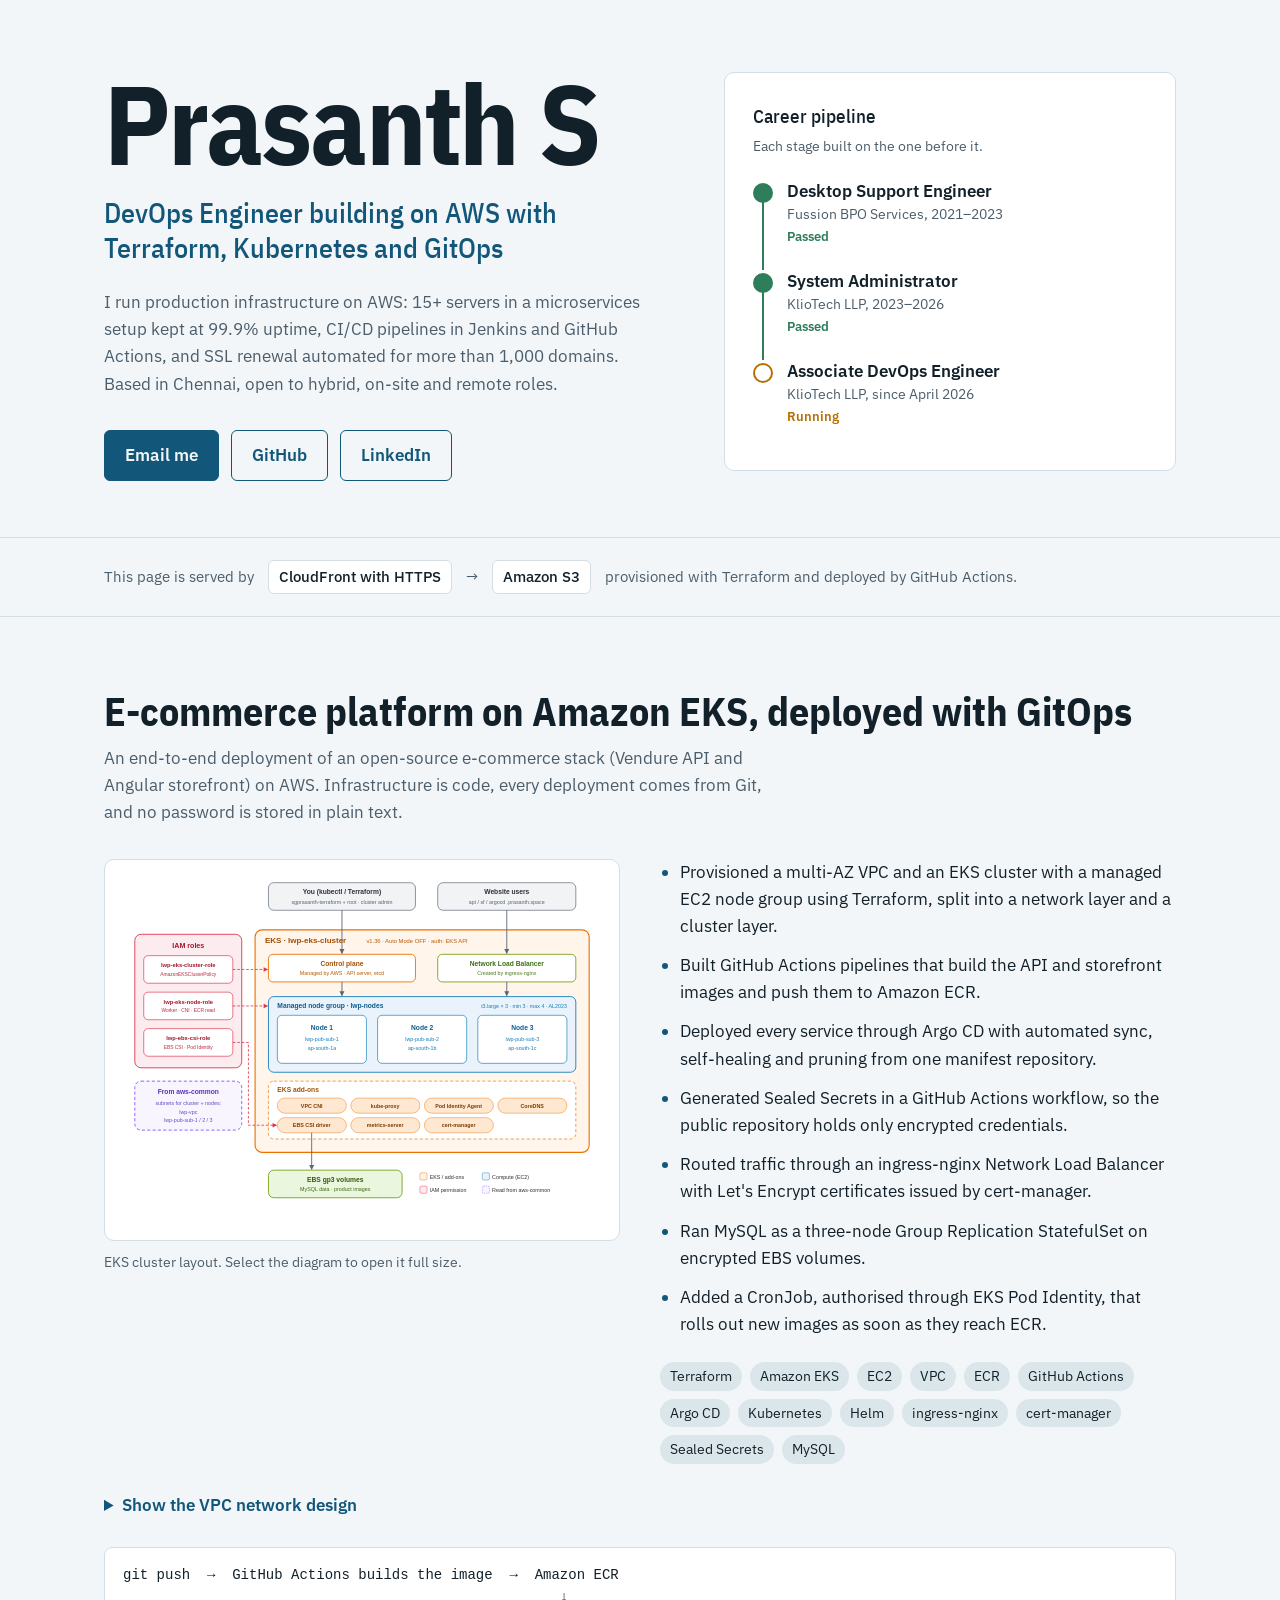
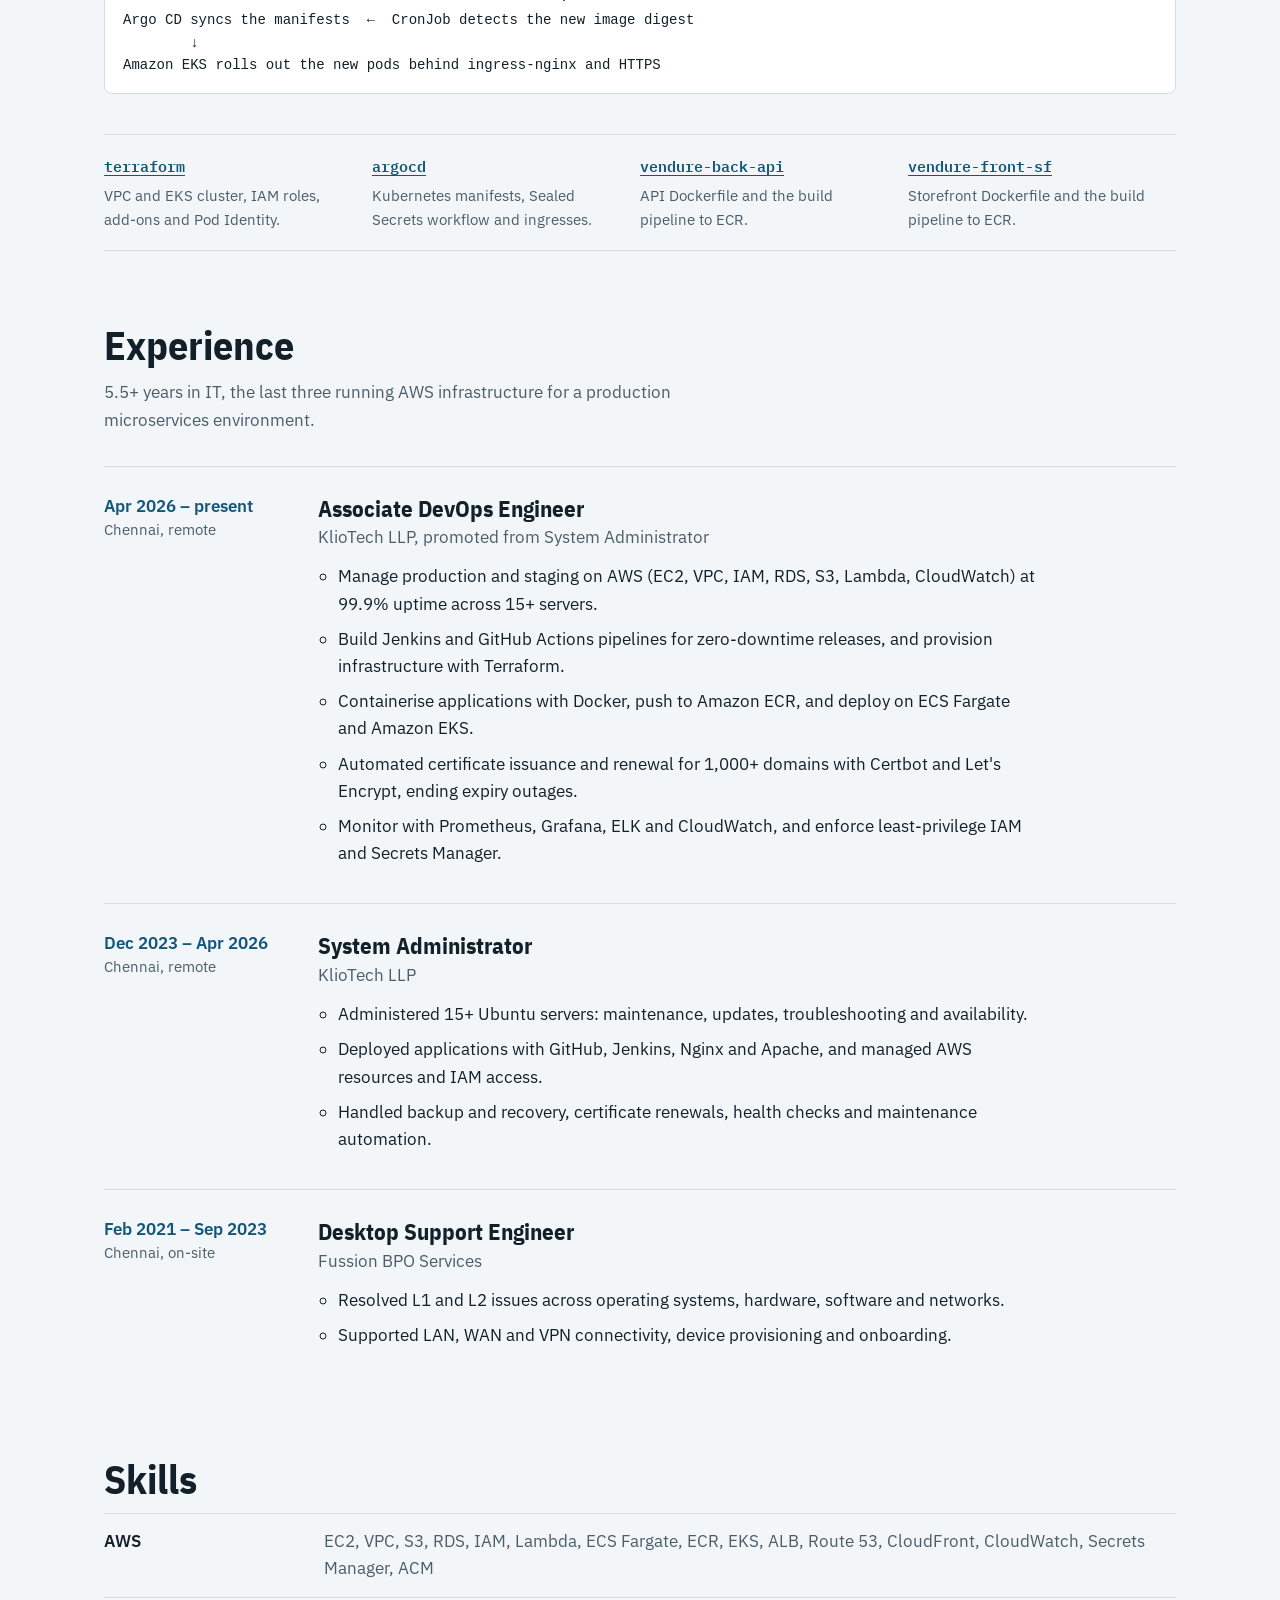
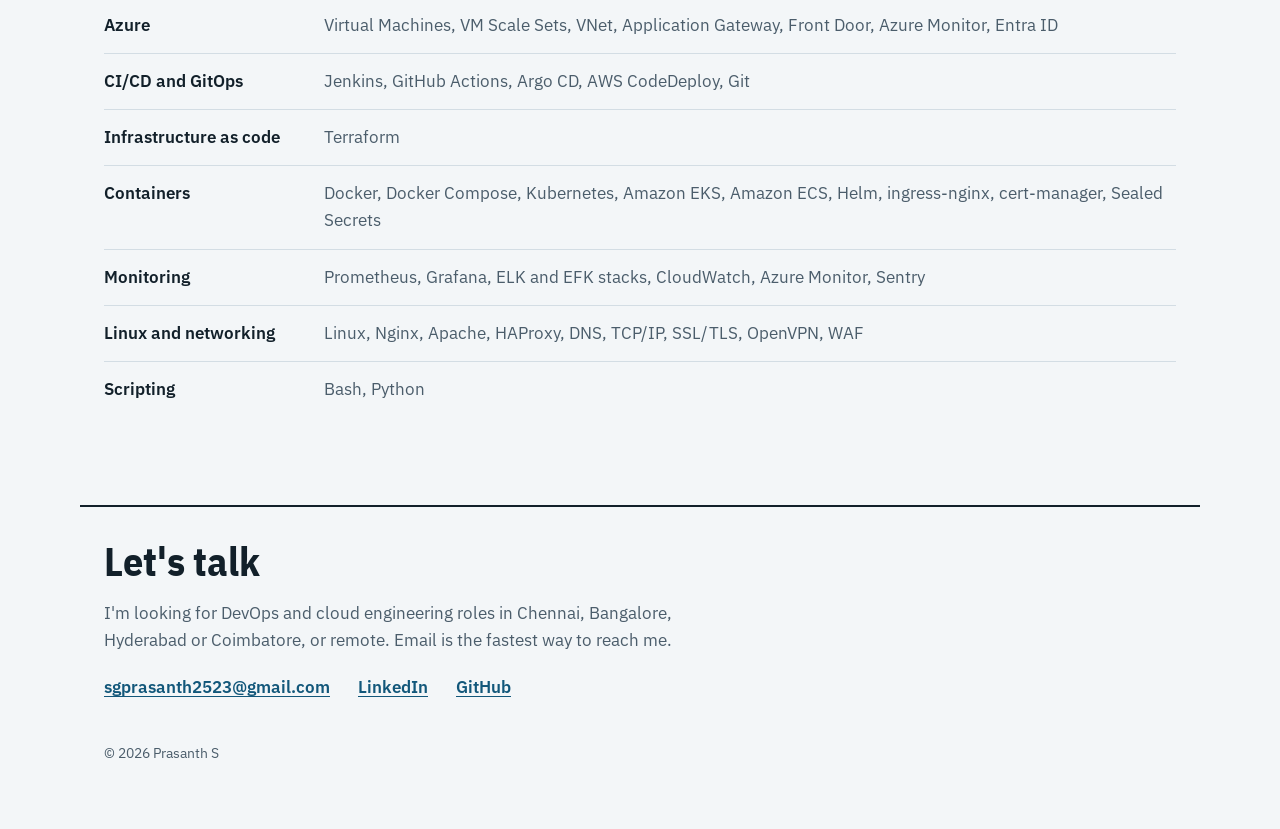
==== site/index.html @ 81ad2bd9 "First Commit" ====
<!doctype html>
<html lang="en">
<head>
  <meta charset="utf-8">
  <meta name="viewport" content="width=device-width, initial-scale=1, viewport-fit=cover">
  <title>Prasanth S – DevOps Engineer</title>
  <meta name="description" content="Prasanth S, AWS DevOps Engineer in Chennai. Terraform, Amazon EKS, Argo CD GitOps, GitHub Actions, Docker and Kubernetes.">
  <meta property="og:title" content="Prasanth S – DevOps Engineer">
  <meta property="og:description" content="AWS, Terraform, Amazon EKS and GitOps with Argo CD.">
  <meta property="og:url" content="https://prasanth.space/">
  <link rel="icon" href="favicon.svg" type="image/svg+xml">
  <link rel="preconnect" href="https://fonts.googleapis.com">
  <link rel="preconnect" href="https://fonts.gstatic.com" crossorigin>
  <link href="https://fonts.googleapis.com/css2?family=IBM+Plex+Mono:wght@400;500&family=IBM+Plex+Sans+Condensed:wght@500;700&family=IBM+Plex+Sans:wght@400;500;600&display=swap" rel="stylesheet">
  <style>
    :root {
      color-scheme: light;
      --paper: #F3F6F8;
      --surface: #FFFFFF;
      --ink: #12202A;
      --slate: #4B5D6B;
      --harbor: #12577A;
      --signal: #B86E00;
      --line: #D3DDE4;
      --done: #2E7D5B;
      --sans: "IBM Plex Sans", "Segoe UI", Roboto, Arial, sans-serif;
      --cond: "IBM Plex Sans Condensed", "Arial Narrow", "IBM Plex Sans", sans-serif;
      --mono: "IBM Plex Mono", Consolas, "Courier New", monospace;
      box-sizing: border-box;
      padding-top: env(safe-area-inset-top, 0px);
      padding-bottom: env(safe-area-inset-bottom, 0px);
    }
    @media (prefers-color-scheme: dark) {
      :root {
        color-scheme: dark;
        --paper: #0E1B24;
        --surface: #142531;
        --ink: #E6EEF3;
        --slate: #9DB0BE;
        --harbor: #6CB8DE;
        --signal: #F0A73A;
        --line: #26394A;
        --done: #5CC596;
      }
    }
    *, *::before, *::after { box-sizing: inherit; }
    html { scroll-padding-top: env(safe-area-inset-top, 0px); }
    body {
      margin: 0;
      background: var(--paper);
      color: var(--ink);
      font-family: var(--sans);
      font-size: 17px;
      line-height: 1.6;
      -webkit-font-smoothing: antialiased;
    }
    a { color: var(--harbor); text-underline-offset: 3px; }
    a:hover { text-decoration-thickness: 2px; }
    :focus-visible { outline: 3px solid var(--signal); outline-offset: 3px; border-radius: 2px; }
    img { max-width: 100%; height: auto; display: block; }

    .wrap { max-width: 1120px; margin: 0 auto; padding: 0 24px; }

    /* ---------- Hero ---------- */
    .hero { padding: 72px 0 56px; }
    .hero-grid {
      display: grid;
      grid-template-columns: minmax(0, 1.25fr) minmax(0, 1fr);
      gap: 56px;
      align-items: start;
    }
    .name {
      font-family: var(--cond);
      font-weight: 700;
      font-size: clamp(56px, 9vw, 112px);
      line-height: 0.92;
      letter-spacing: -0.02em;
      margin: 0 0 20px;
    }
    .role {
      font-family: var(--cond);
      font-weight: 500;
      font-size: clamp(22px, 2.6vw, 28px);
      line-height: 1.25;
      color: var(--harbor);
      margin: 0 0 24px;
    }
    .intro { max-width: 58ch; color: var(--slate); margin: 0 0 32px; }
    .actions { display: flex; flex-wrap: wrap; gap: 12px; }
    .btn {
      display: inline-block;
      padding: 11px 20px;
      border-radius: 6px;
      font-weight: 600;
      text-decoration: none;
      border: 1.5px solid var(--harbor);
      color: var(--harbor);
    }
    .btn.primary { background: var(--harbor); color: var(--paper); }
    .btn:hover { text-decoration: none; filter: brightness(1.08); }

    /* Career pipeline: the one memorable element */
    .pipeline {
      background: var(--surface);
      border: 1px solid var(--line);
      border-radius: 10px;
      padding: 28px 28px 20px;
    }
    .pipeline h2 {
      font-family: var(--cond);
      font-weight: 500;
      font-size: 19px;
      margin: 0 0 4px;
    }
    .pipeline .caption { font-size: 14px; color: var(--slate); margin: 0 0 22px; }
    .stages { list-style: none; margin: 0; padding: 0; }
    .stage {
      position: relative;
      padding: 0 0 22px 34px;
    }
    .stage::before {
      content: "";
      position: absolute;
      left: 9px; top: 22px; bottom: 0;
      width: 2px;
      background: var(--line);
    }
    .stage:last-child::before { display: none; }
    .stage::after {
      content: "";
      position: absolute;
      left: 9px; top: 22px;
      width: 2px; height: 0;
      background: var(--done);
      animation: fill 0.5s ease-out forwards;
      animation-delay: calc(var(--i) * 0.55s + 0.35s);
    }
    .stage:last-child::after { display: none; }
    .dot {
      position: absolute;
      left: 0; top: 3px;
      width: 20px; height: 20px;
      border-radius: 50%;
      border: 2px solid var(--line);
      background: var(--surface);
      animation: pass 0.3s ease-out forwards;
      animation-delay: calc(var(--i) * 0.55s);
    }
    .stage.current .dot {
      animation: pass-current 0.3s ease-out forwards, pulse 2.2s ease-in-out infinite;
      animation-delay: calc(var(--i) * 0.55s), calc(var(--i) * 0.55s + 0.4s);
    }
    .stage strong { display: block; font-weight: 600; line-height: 1.35; }
    .stage span { display: block; font-size: 14px; color: var(--slate); }
    .stage .status { font-size: 13px; font-weight: 600; color: var(--done); margin-top: 2px; }
    .stage.current .status { color: var(--signal); }
    @keyframes fill { to { height: calc(100% - 22px); } }
    @keyframes pass { to { border-color: var(--done); background: var(--done); } }
    @keyframes pass-current { to { border-color: var(--signal); background: var(--surface); } }
    @keyframes pulse { 0%, 100% { box-shadow: 0 0 0 0 transparent; } 50% { box-shadow: 0 0 0 6px color-mix(in srgb, var(--signal) 22%, transparent); } }

    /* ---------- This site ---------- */
    .served {
      border-top: 1px solid var(--line);
      border-bottom: 1px solid var(--line);
      padding: 22px 0;
      font-size: 15px;
    }
    .served-row { display: flex; flex-wrap: wrap; align-items: center; gap: 10px 14px; }
    .served p { margin: 0; color: var(--slate); }
    .hop {
      border: 1px solid var(--line);
      background: var(--surface);
      border-radius: 6px;
      padding: 4px 10px;
      font-weight: 500;
      color: var(--ink);
    }
    .arrow { color: var(--slate); }

    /* ---------- Sections ---------- */
    section.block { padding: 72px 0 0; }
    h2.title {
      font-family: var(--cond);
      font-weight: 700;
      font-size: clamp(30px, 4vw, 40px);
      line-height: 1.1;
      margin: 0 0 12px;
    }
    .lede { max-width: 66ch; color: var(--slate); margin: 0 0 32px; }

    /* Project */
    .project-grid {
      display: grid;
      grid-template-columns: minmax(0, 1fr) minmax(0, 1fr);
      gap: 40px;
      align-items: start;
    }
    figure { margin: 0; }
    .diagram {
      background: #FFFFFF;
      border: 1px solid var(--line);
      border-radius: 10px;
      padding: 12px;
    }
    figcaption { font-size: 14px; color: var(--slate); margin-top: 10px; }
    .built { margin: 0; padding-left: 20px; }
    .built li { margin: 0 0 12px; max-width: 62ch; }
    .built li::marker { color: var(--harbor); }
    .tools { display: flex; flex-wrap: wrap; gap: 8px; margin: 24px 0 0; padding: 0; list-style: none; }
    .tools li {
      font-size: 14px;
      padding: 3px 10px;
      border-radius: 999px;
      background: color-mix(in srgb, var(--harbor) 10%, transparent);
      color: var(--ink);
    }
    details { margin-top: 28px; }
    summary { cursor: pointer; font-weight: 600; color: var(--harbor); }
    details .diagram { margin-top: 16px; }

    .repos {
      margin: 40px 0 0;
      display: grid;
      grid-template-columns: repeat(auto-fit, minmax(240px, 1fr));
      gap: 0;
      border-top: 1px solid var(--line);
    }
    .repo { padding: 18px 20px 18px 0; border-bottom: 1px solid var(--line); }
    .repo a { font-weight: 600; font-family: var(--mono); font-size: 15px; }
    .repo p { margin: 4px 0 0; font-size: 15px; color: var(--slate); }

    pre {
      font-family: var(--mono);
      font-size: 14px;
      line-height: 1.55;
      background: var(--surface);
      border: 1px solid var(--line);
      border-radius: 8px;
      padding: 16px 18px;
      overflow-x: auto;
      margin: 28px 0 0;
    }

    /* Experience timeline */
    .jobs { list-style: none; margin: 0; padding: 0; }
    .job {
      display: grid;
      grid-template-columns: 190px minmax(0, 1fr);
      gap: 24px;
      padding: 28px 0;
      border-top: 1px solid var(--line);
    }
    .when { font-weight: 600; color: var(--harbor); line-height: 1.4; }
    .when span { display: block; font-weight: 400; color: var(--slate); font-size: 15px; }
    .job h3 { font-family: var(--cond); font-weight: 700; font-size: 23px; margin: 0; line-height: 1.2; }
    .job .org { color: var(--slate); margin: 2px 0 12px; }
    .job ul { margin: 0; padding-left: 20px; }
    .job li { margin: 0 0 8px; max-width: 70ch; }

    /* Skills */
    .skills { margin: 0; display: grid; grid-template-columns: 220px minmax(0, 1fr); }
    .skills dt, .skills dd { padding: 14px 0; border-top: 1px solid var(--line); margin: 0; }
    .skills dt { font-weight: 600; padding-right: 20px; }
    .skills dd { color: var(--slate); }

    /* Contact */
    footer { padding: 88px 0 56px; }
    .contact { border-top: 2px solid var(--ink); padding-top: 32px; }
    .contact p { max-width: 60ch; color: var(--slate); }
    .contact-links { display: flex; flex-wrap: wrap; gap: 12px 28px; margin: 20px 0 40px; font-weight: 600; }
    .small { font-size: 14px; color: var(--slate); }

    @media (max-width: 860px) {
      .hero { padding-top: 48px; }
      .hero-grid, .project-grid { grid-template-columns: 1fr; gap: 40px; }
      .job { grid-template-columns: 1fr; gap: 8px; }
      .skills { grid-template-columns: 1fr; }
      .skills dd { border-top: 0; padding-top: 0; }
    }
    @media (prefers-reduced-motion: reduce) {
      *, *::before, *::after { animation-duration: 0.01ms !important; animation-delay: 0s !important; animation-iteration-count: 1 !important; }
    }
  </style>
</head>
<body>

  <header class="hero">
    <div class="wrap hero-grid">
      <div>
        <h1 class="name">Prasanth S</h1>
        <p class="role">DevOps Engineer building on AWS with Terraform, Kubernetes and GitOps</p>
        <p class="intro">I run production infrastructure on AWS: 15+ servers in a microservices setup kept at 99.9% uptime, CI/CD pipelines in Jenkins and GitHub Actions, and SSL renewal automated for more than 1,000 domains. Based in Chennai, open to hybrid, on-site and remote roles.</p>
        <div class="actions">
          <a class="btn primary" href="mailto:sgprasanth2523@gmail.com">Email me</a>
          <a class="btn" href="https://github.com/Prasanth1404">GitHub</a>
          <a class="btn" href="https://linkedin.com/in/prasanth-sg">LinkedIn</a>
        </div>
      </div>

      <aside class="pipeline" aria-label="Career path">
        <h2>Career pipeline</h2>
        <p class="caption">Each stage built on the one before it.</p>
        <ol class="stages">
          <li class="stage" style="--i:0">
            <span class="dot" aria-hidden="true"></span>
            <strong>Desktop Support Engineer</strong>
            <span>Fussion BPO Services, 2021–2023</span>
            <span class="status">Passed</span>
          </li>
          <li class="stage" style="--i:1">
            <span class="dot" aria-hidden="true"></span>
            <strong>System Administrator</strong>
            <span>KlioTech LLP, 2023–2026</span>
            <span class="status">Passed</span>
          </li>
          <li class="stage current" style="--i:2">
            <span class="dot" aria-hidden="true"></span>
            <strong>Associate DevOps Engineer</strong>
            <span>KlioTech LLP, since April 2026</span>
            <span class="status">Running</span>
          </li>
        </ol>
      </aside>
    </div>
  </header>

  <div class="served">
    <div class="wrap served-row">
      <p>This page is served by</p>
      <span class="hop">CloudFront with HTTPS</span><span class="arrow" aria-hidden="true">→</span>
      <span class="hop">Amazon S3</span>
      <p>provisioned with Terraform and deployed by GitHub Actions.</p>
    </div>
  </div>

  <main>
    <section class="block" id="project">
      <div class="wrap">
        <h2 class="title">E-commerce platform on Amazon EKS, deployed with GitOps</h2>
        <p class="lede">An end-to-end deployment of an open-source e-commerce stack (Vendure API and Angular storefront) on AWS. Infrastructure is code, every deployment comes from Git, and no password is stored in plain text.</p>

        <div class="project-grid">
          <figure>
            <a href="eks-architecture.svg" aria-label="Open the EKS architecture diagram full size">
              <img class="diagram" src="eks-architecture.svg" alt="EKS architecture: IAM roles, control plane, a three-node managed node group across public subnets, add-ons, a Network Load Balancer and EBS volumes." width="1100" height="800">
            </a>
            <figcaption>EKS cluster layout. Select the diagram to open it full size.</figcaption>
          </figure>

          <div>
            <ul class="built">
              <li>Provisioned a multi-AZ VPC and an EKS cluster with a managed EC2 node group using Terraform, split into a network layer and a cluster layer.</li>
              <li>Built GitHub Actions pipelines that build the API and storefront images and push them to Amazon ECR.</li>
              <li>Deployed every service through Argo CD with automated sync, self-healing and pruning from one manifest repository.</li>
              <li>Generated Sealed Secrets in a GitHub Actions workflow, so the public repository holds only encrypted credentials.</li>
              <li>Routed traffic through an ingress-nginx Network Load Balancer with Let's Encrypt certificates issued by cert-manager.</li>
              <li>Ran MySQL as a three-node Group Replication StatefulSet on encrypted EBS volumes.</li>
              <li>Added a CronJob, authorised through EKS Pod Identity, that rolls out new images as soon as they reach ECR.</li>
            </ul>
            <ul class="tools" aria-label="Tools used">
              <li>Terraform</li><li>Amazon EKS</li><li>EC2</li><li>VPC</li><li>ECR</li><li>GitHub Actions</li>
              <li>Argo CD</li><li>Kubernetes</li><li>Helm</li><li>ingress-nginx</li><li>cert-manager</li><li>Sealed Secrets</li><li>MySQL</li>
            </ul>
          </div>
        </div>

        <details>
          <summary>Show the VPC network design</summary>
          <figure>
            <img class="diagram" src="vpc-architecture.svg" alt="VPC design: an Internet Gateway, three public and three private subnets across ap-south-1a, 1b and 1c, route tables and security groups." width="1100" height="790" loading="lazy">
            <figcaption>One VPC across three Availability Zones, with public subnets for the cluster and private subnets reserved.</figcaption>
          </figure>
        </details>

        <pre aria-label="Deployment flow"><code>git push  →  GitHub Actions builds the image  →  Amazon ECR
                                                    ↓
Argo CD syncs the manifests  ←  CronJob detects the new image digest
        ↓
Amazon EKS rolls out the new pods behind ingress-nginx and HTTPS</code></pre>

        <div class="repos">
          <div class="repo">
            <a href="https://github.com/Prasanth1404/terraform">terraform</a>
            <p>VPC and EKS cluster, IAM roles, add-ons and Pod Identity.</p>
          </div>
          <div class="repo">
            <a href="https://github.com/Prasanth1404/argocd">argocd</a>
            <p>Kubernetes manifests, Sealed Secrets workflow and ingresses.</p>
          </div>
          <div class="repo">
            <a href="https://github.com/Prasanth1404/vendure-back-api">vendure-back-api</a>
            <p>API Dockerfile and the build pipeline to ECR.</p>
          </div>
          <div class="repo">
            <a href="https://github.com/Prasanth1404/vendure-front-sf">vendure-front-sf</a>
            <p>Storefront Dockerfile and the build pipeline to ECR.</p>
          </div>
        </div>
      </div>
    </section>

    <section class="block" id="experience">
      <div class="wrap">
        <h2 class="title">Experience</h2>
        <p class="lede">5.5+ years in IT, the last three running AWS infrastructure for a production microservices environment.</p>
        <ol class="jobs">
          <li class="job">
            <div class="when">Apr 2026 – present<span>Chennai, remote</span></div>
            <div>
              <h3>Associate DevOps Engineer</h3>
              <p class="org">KlioTech LLP, promoted from System Administrator</p>
              <ul>
                <li>Manage production and staging on AWS (EC2, VPC, IAM, RDS, S3, Lambda, CloudWatch) at 99.9% uptime across 15+ servers.</li>
                <li>Build Jenkins and GitHub Actions pipelines for zero-downtime releases, and provision infrastructure with Terraform.</li>
                <li>Containerise applications with Docker, push to Amazon ECR, and deploy on ECS Fargate and Amazon EKS.</li>
                <li>Automated certificate issuance and renewal for 1,000+ domains with Certbot and Let's Encrypt, ending expiry outages.</li>
                <li>Monitor with Prometheus, Grafana, ELK and CloudWatch, and enforce least-privilege IAM and Secrets Manager.</li>
              </ul>
            </div>
          </li>
          <li class="job">
            <div class="when">Dec 2023 – Apr 2026<span>Chennai, remote</span></div>
            <div>
              <h3>System Administrator</h3>
              <p class="org">KlioTech LLP</p>
              <ul>
                <li>Administered 15+ Ubuntu servers: maintenance, updates, troubleshooting and availability.</li>
                <li>Deployed applications with GitHub, Jenkins, Nginx and Apache, and managed AWS resources and IAM access.</li>
                <li>Handled backup and recovery, certificate renewals, health checks and maintenance automation.</li>
              </ul>
            </div>
          </li>
          <li class="job">
            <div class="when">Feb 2021 – Sep 2023<span>Chennai, on-site</span></div>
            <div>
              <h3>Desktop Support Engineer</h3>
              <p class="org">Fussion BPO Services</p>
              <ul>
                <li>Resolved L1 and L2 issues across operating systems, hardware, software and networks.</li>
                <li>Supported LAN, WAN and VPN connectivity, device provisioning and onboarding.</li>
              </ul>
            </div>
          </li>
        </ol>
      </div>
    </section>

    <section class="block" id="skills">
      <div class="wrap">
        <h2 class="title">Skills</h2>
        <dl class="skills">
          <dt>AWS</dt>
          <dd>EC2, VPC, S3, RDS, IAM, Lambda, ECS Fargate, ECR, EKS, ALB, Route 53, CloudFront, CloudWatch, Secrets Manager, ACM</dd>
          <dt>Azure</dt>
          <dd>Virtual Machines, VM Scale Sets, VNet, Application Gateway, Front Door, Azure Monitor, Entra ID</dd>
          <dt>CI/CD and GitOps</dt>
          <dd>Jenkins, GitHub Actions, Argo CD, AWS CodeDeploy, Git</dd>
          <dt>Infrastructure as code</dt>
          <dd>Terraform</dd>
          <dt>Containers</dt>
          <dd>Docker, Docker Compose, Kubernetes, Amazon EKS, Amazon ECS, Helm, ingress-nginx, cert-manager, Sealed Secrets</dd>
          <dt>Monitoring</dt>
          <dd>Prometheus, Grafana, ELK and EFK stacks, CloudWatch, Azure Monitor, Sentry</dd>
          <dt>Linux and networking</dt>
          <dd>Linux, Nginx, Apache, HAProxy, DNS, TCP/IP, SSL/TLS, OpenVPN, WAF</dd>
          <dt>Scripting</dt>
          <dd>Bash, Python</dd>
        </dl>
      </div>
    </section>
  </main>

  <footer>
    <div class="wrap contact">
      <h2 class="title">Let's talk</h2>
      <p>I'm looking for DevOps and cloud engineering roles in Chennai, Bangalore, Hyderabad or Coimbatore, or remote. Email is the fastest way to reach me.</p>
      <div class="contact-links">
        <a href="mailto:sgprasanth2523@gmail.com">sgprasanth2523@gmail.com</a>
        <a href="https://linkedin.com/in/prasanth-sg">LinkedIn</a>
        <a href="https://github.com/Prasanth1404">GitHub</a>
      </div>
      <p class="small">© 2026 Prasanth S</p>
    </div>
  </footer>

</body>
</html>
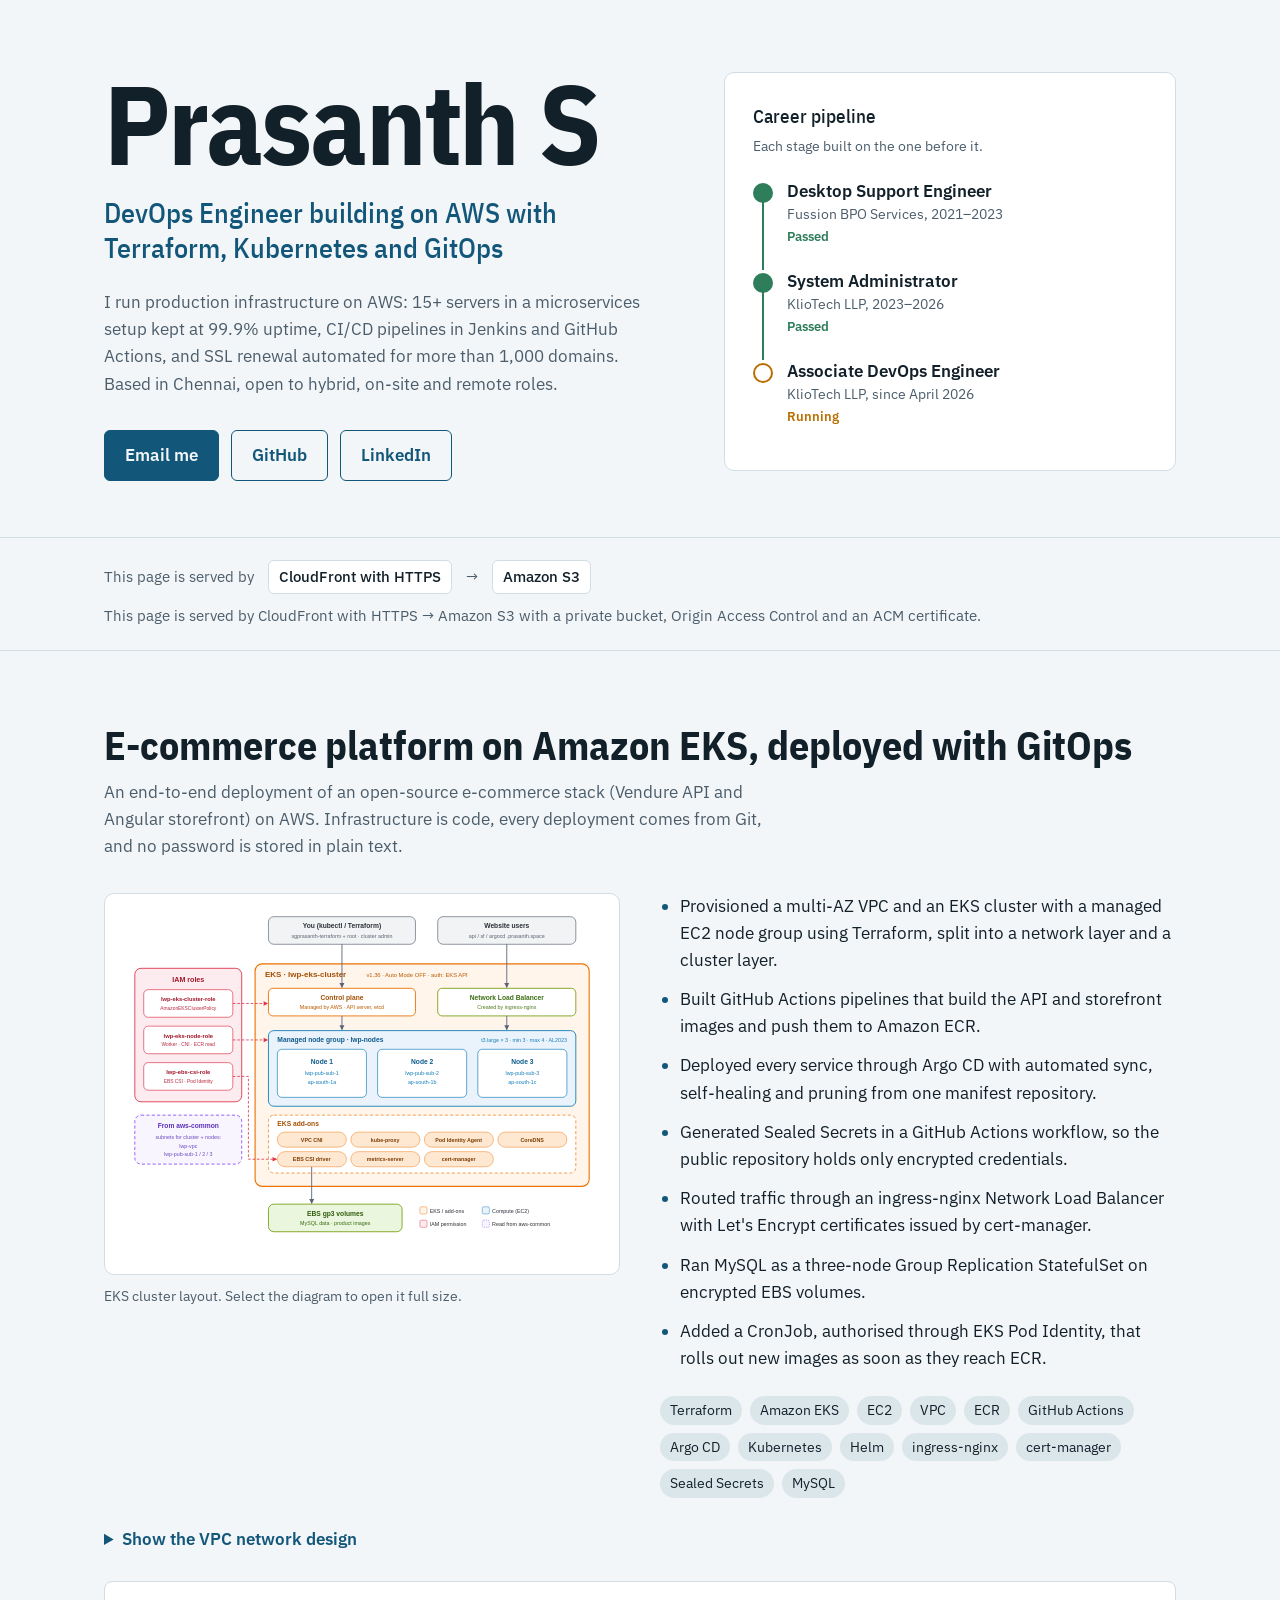
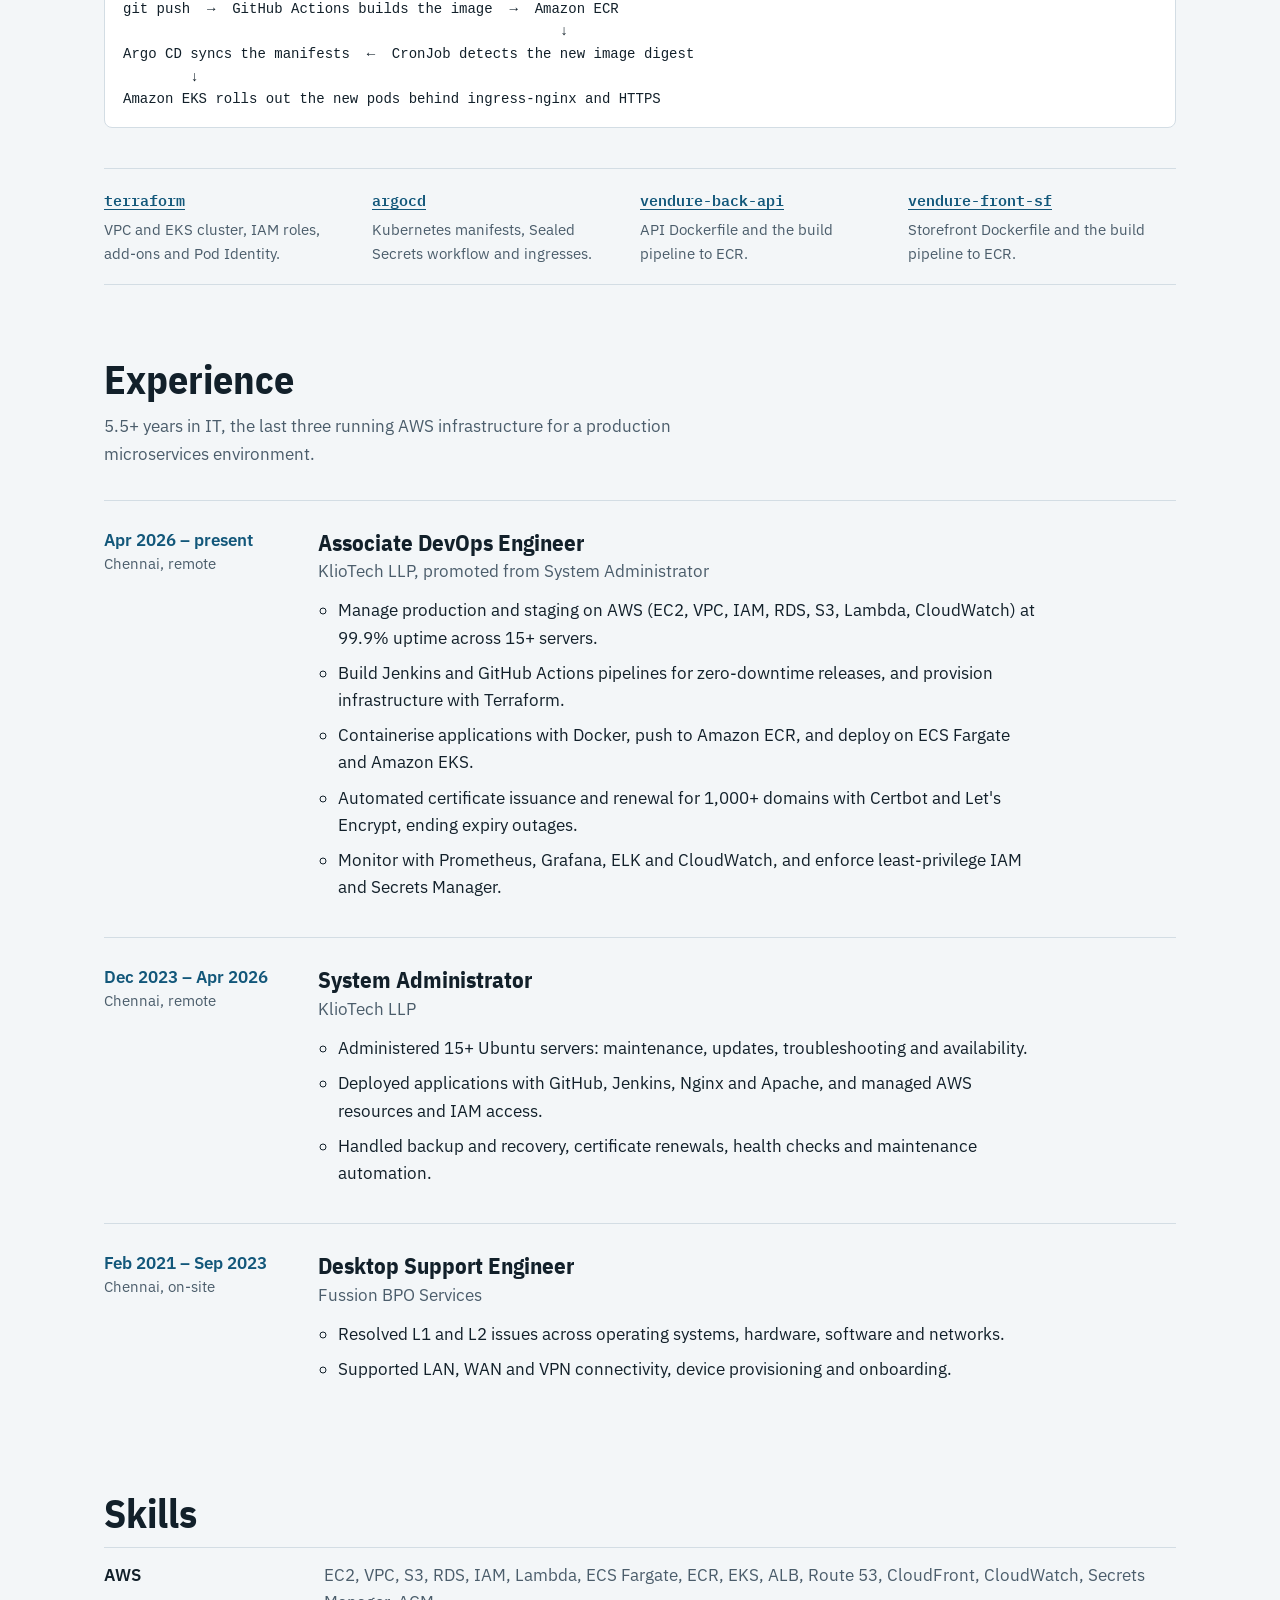
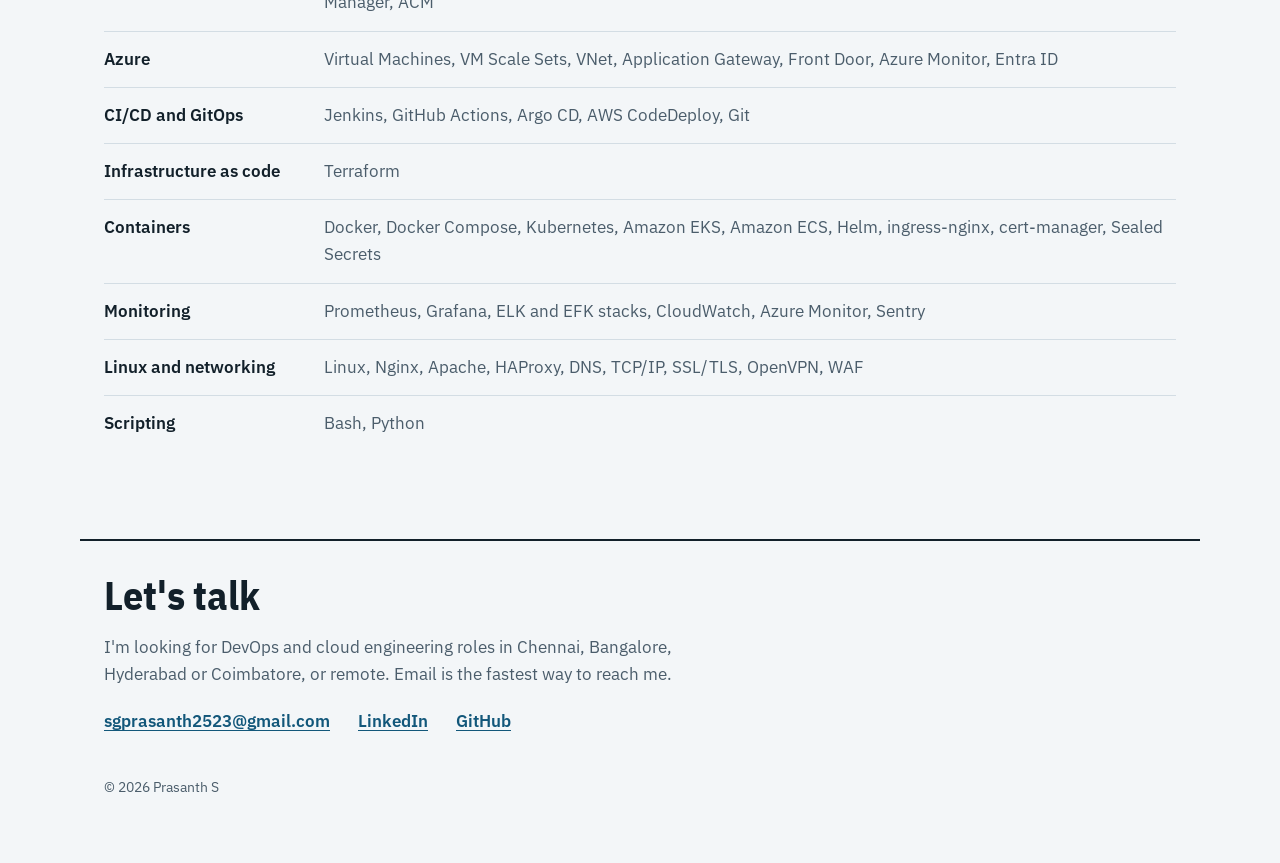
==== commit 168f4563: "Update index.html" ====
--- a/site/index.html
+++ b/site/index.html
@@ -330,7 +330,7 @@
       <p>This page is served by</p>
       <span class="hop">CloudFront with HTTPS</span><span class="arrow" aria-hidden="true">→</span>
       <span class="hop">Amazon S3</span>
-      <p>provisioned with Terraform and deployed by GitHub Actions.</p>
+      <p>This page is served by CloudFront with HTTPS → Amazon S3 with a private bucket, Origin Access Control and an ACM certificate.</p>
     </div>
   </div>
 
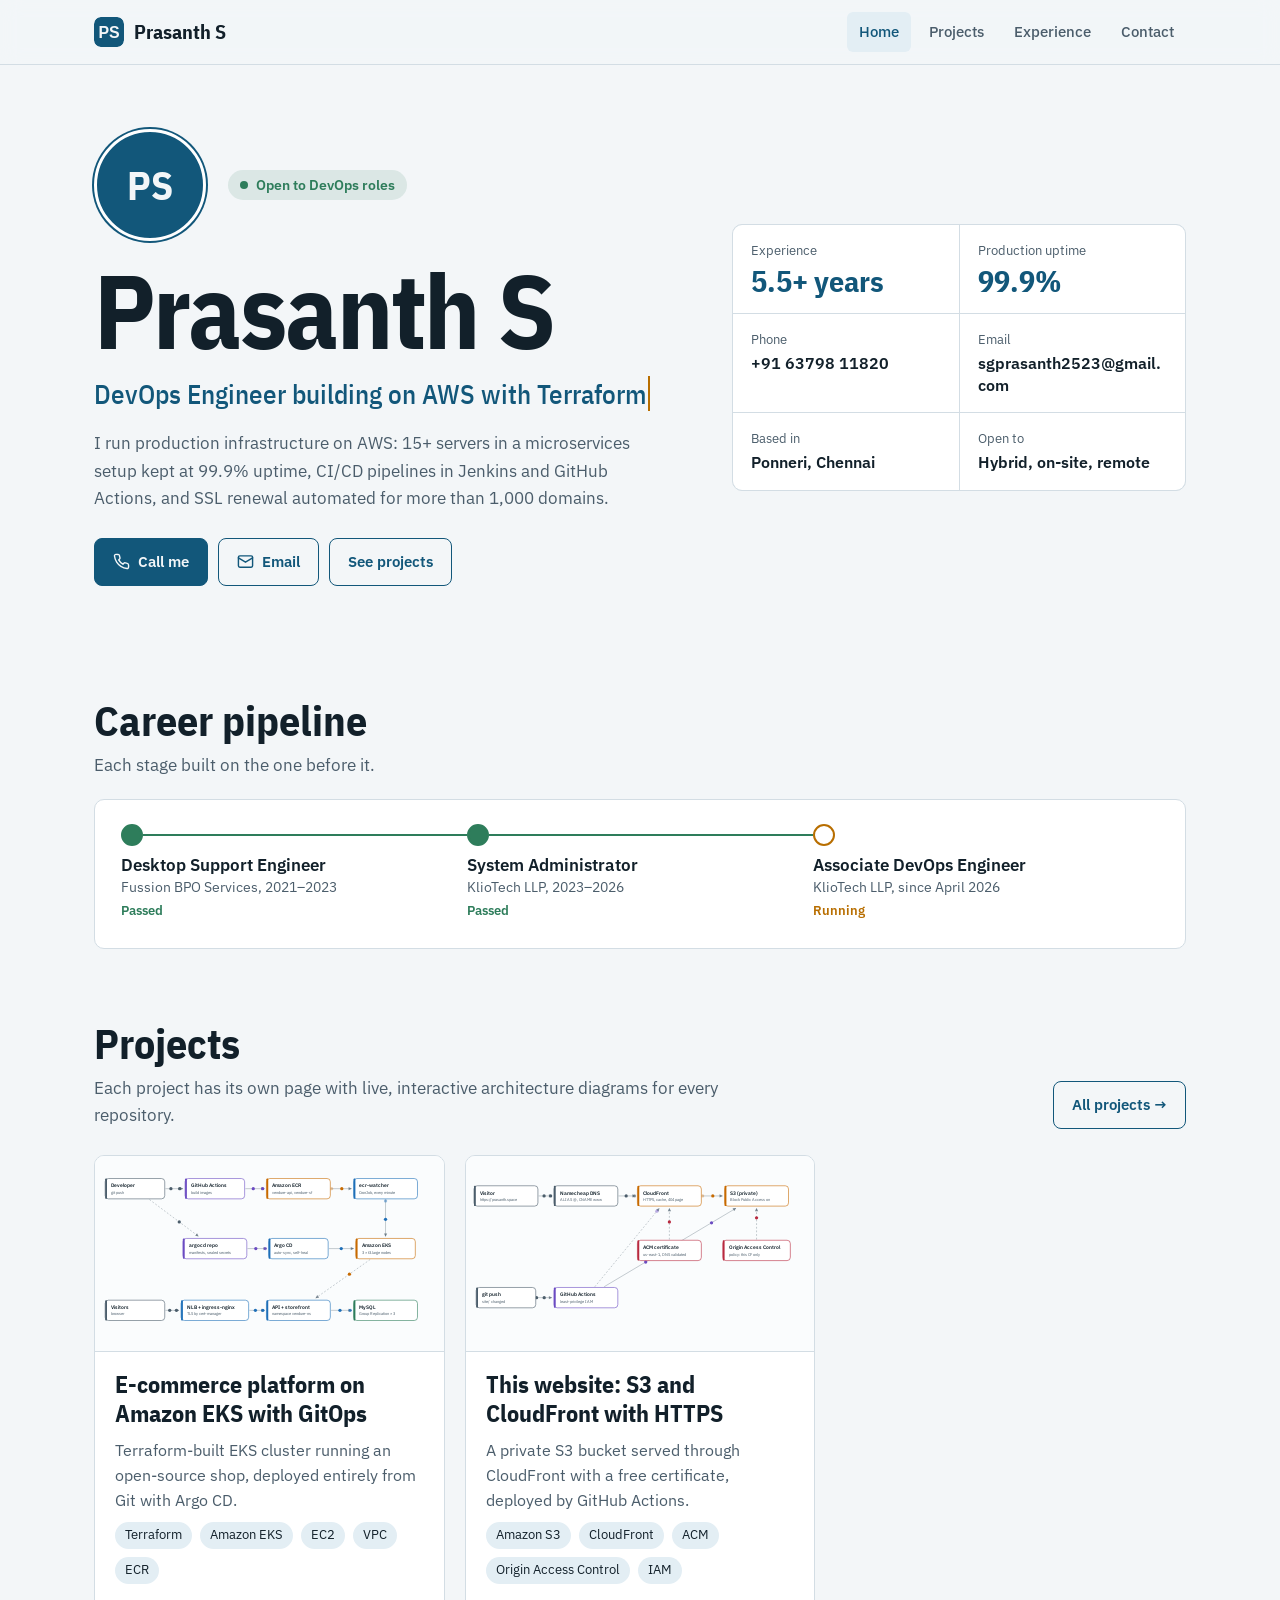
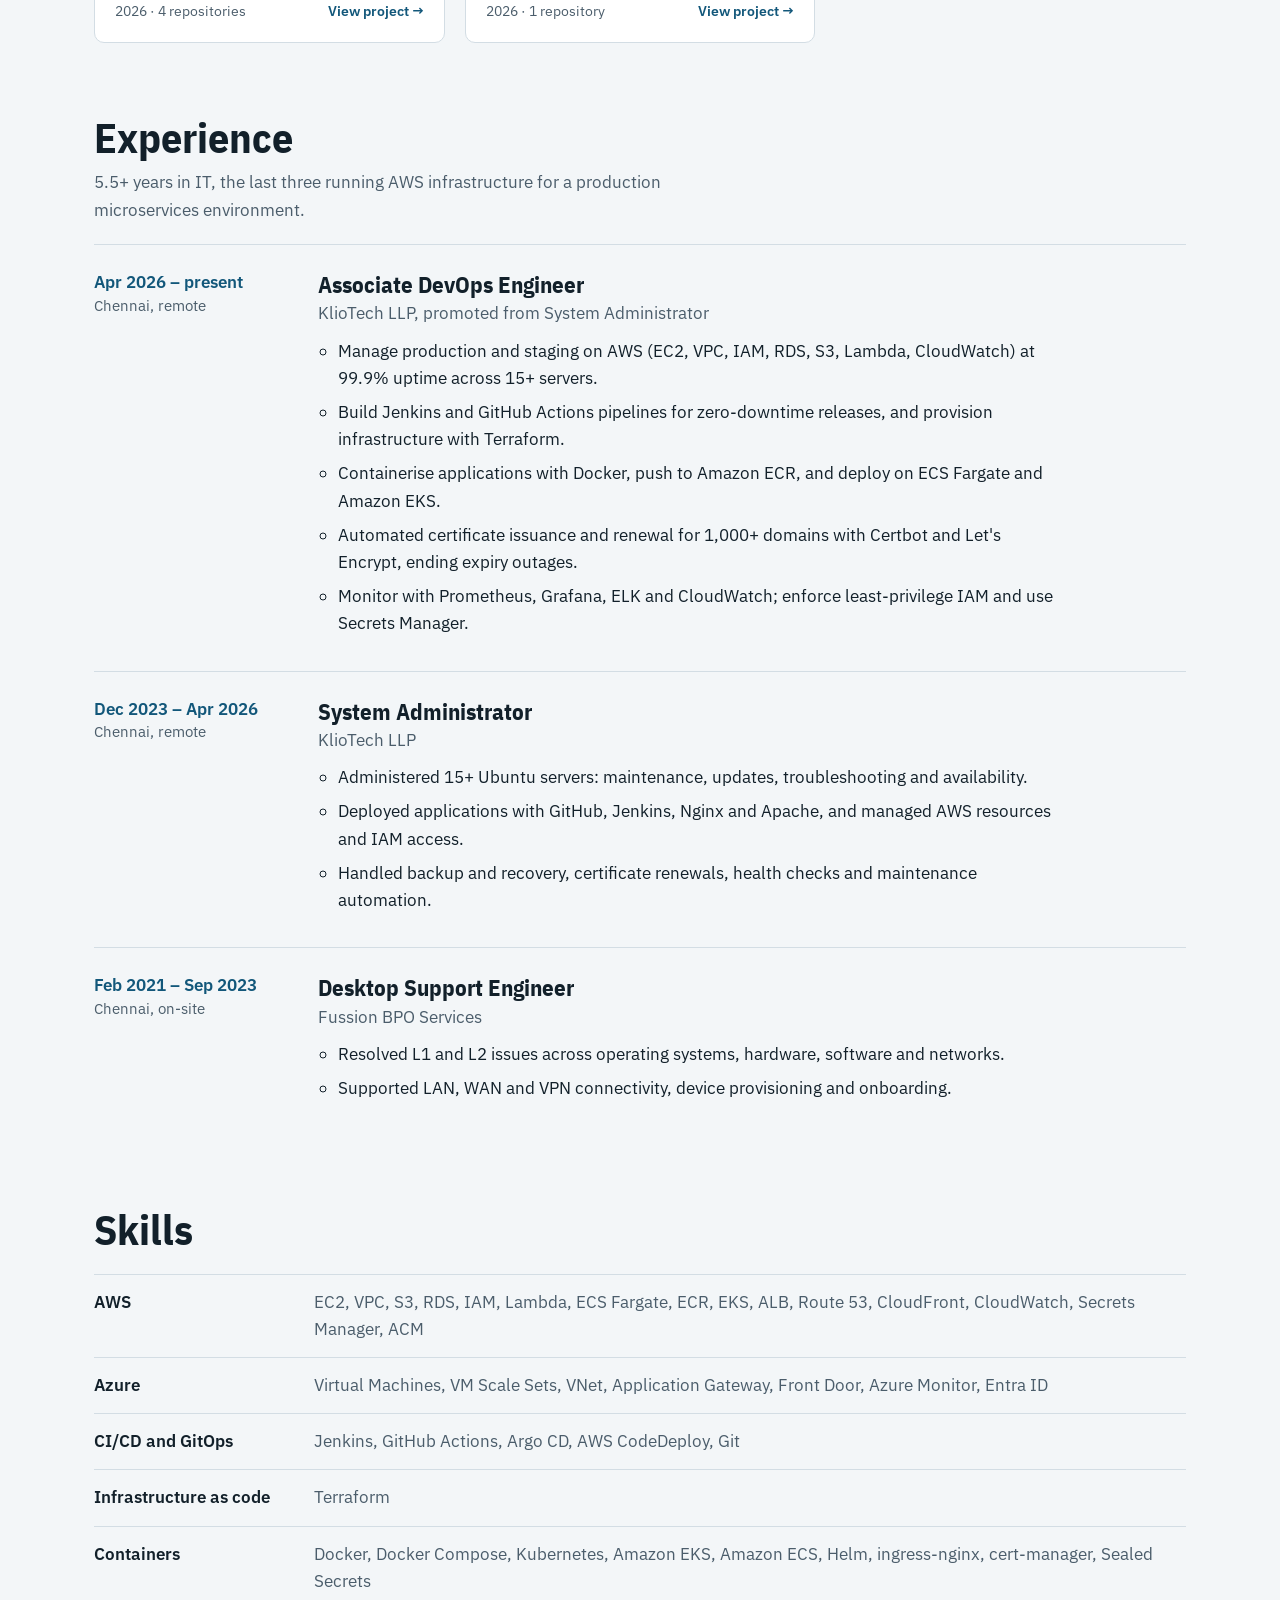
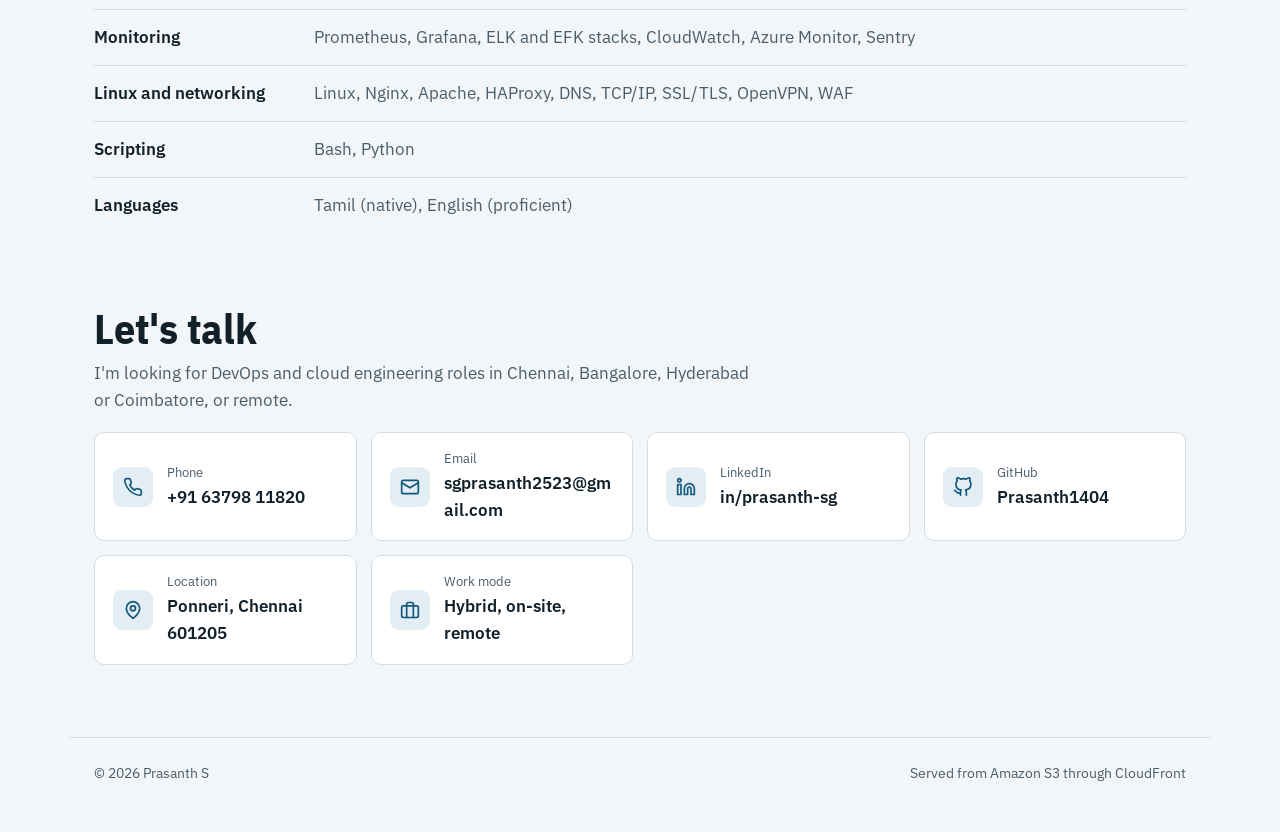
==== commit a3cd8c6e: "Feature/Site-Modifying" ====
--- a/site/index.html
+++ b/site/index.html
@@ -3,407 +3,90 @@
 <head>
   <meta charset="utf-8">
   <meta name="viewport" content="width=device-width, initial-scale=1, viewport-fit=cover">
-  <title>Prasanth S – DevOps Engineer</title>
-  <meta name="description" content="Prasanth S, AWS DevOps Engineer in Chennai. Terraform, Amazon EKS, Argo CD GitOps, GitHub Actions, Docker and Kubernetes.">
-  <meta property="og:title" content="Prasanth S – DevOps Engineer">
-  <meta property="og:description" content="AWS, Terraform, Amazon EKS and GitOps with Argo CD.">
-  <meta property="og:url" content="https://prasanth.space/">
+  <title>Prasanth S – DevOps Engineer, Chennai</title>
+  <meta name="description" content="Prasanth S, AWS DevOps Engineer in Chennai: Terraform, Amazon EKS, Argo CD GitOps, GitHub Actions, Docker and Kubernetes.">
+  <meta property="og:title" content="Prasanth S – DevOps Engineer, Chennai">
+  <meta property="og:description" content="Prasanth S, AWS DevOps Engineer in Chennai: Terraform, Amazon EKS, Argo CD GitOps, GitHub Actions, Docker and Kubernetes.">
+  <meta property="og:image" content="https://prasanth.space/images/profile.jpg">
   <link rel="icon" href="favicon.svg" type="image/svg+xml">
   <link rel="preconnect" href="https://fonts.googleapis.com">
   <link rel="preconnect" href="https://fonts.gstatic.com" crossorigin>
   <link href="https://fonts.googleapis.com/css2?family=IBM+Plex+Mono:wght@400;500&family=IBM+Plex+Sans+Condensed:wght@500;700&family=IBM+Plex+Sans:wght@400;500;600&display=swap" rel="stylesheet">
-  <style>
-    :root {
-      color-scheme: light;
-      --paper: #F3F6F8;
-      --surface: #FFFFFF;
-      --ink: #12202A;
-      --slate: #4B5D6B;
-      --harbor: #12577A;
-      --signal: #B86E00;
-      --line: #D3DDE4;
-      --done: #2E7D5B;
-      --sans: "IBM Plex Sans", "Segoe UI", Roboto, Arial, sans-serif;
-      --cond: "IBM Plex Sans Condensed", "Arial Narrow", "IBM Plex Sans", sans-serif;
-      --mono: "IBM Plex Mono", Consolas, "Courier New", monospace;
-      box-sizing: border-box;
-      padding-top: env(safe-area-inset-top, 0px);
-      padding-bottom: env(safe-area-inset-bottom, 0px);
-    }
-    @media (prefers-color-scheme: dark) {
-      :root {
-        color-scheme: dark;
-        --paper: #0E1B24;
-        --surface: #142531;
-        --ink: #E6EEF3;
-        --slate: #9DB0BE;
-        --harbor: #6CB8DE;
-        --signal: #F0A73A;
-        --line: #26394A;
-        --done: #5CC596;
-      }
-    }
-    *, *::before, *::after { box-sizing: inherit; }
-    html { scroll-padding-top: env(safe-area-inset-top, 0px); }
-    body {
-      margin: 0;
-      background: var(--paper);
-      color: var(--ink);
-      font-family: var(--sans);
-      font-size: 17px;
-      line-height: 1.6;
-      -webkit-font-smoothing: antialiased;
-    }
-    a { color: var(--harbor); text-underline-offset: 3px; }
-    a:hover { text-decoration-thickness: 2px; }
-    :focus-visible { outline: 3px solid var(--signal); outline-offset: 3px; border-radius: 2px; }
-    img { max-width: 100%; height: auto; display: block; }
-
-    .wrap { max-width: 1120px; margin: 0 auto; padding: 0 24px; }
-
-    /* ---------- Hero ---------- */
-    .hero { padding: 72px 0 56px; }
-    .hero-grid {
-      display: grid;
-      grid-template-columns: minmax(0, 1.25fr) minmax(0, 1fr);
-      gap: 56px;
-      align-items: start;
-    }
-    .name {
-      font-family: var(--cond);
-      font-weight: 700;
-      font-size: clamp(56px, 9vw, 112px);
-      line-height: 0.92;
-      letter-spacing: -0.02em;
-      margin: 0 0 20px;
-    }
-    .role {
-      font-family: var(--cond);
-      font-weight: 500;
-      font-size: clamp(22px, 2.6vw, 28px);
-      line-height: 1.25;
-      color: var(--harbor);
-      margin: 0 0 24px;
-    }
-    .intro { max-width: 58ch; color: var(--slate); margin: 0 0 32px; }
-    .actions { display: flex; flex-wrap: wrap; gap: 12px; }
-    .btn {
-      display: inline-block;
-      padding: 11px 20px;
-      border-radius: 6px;
-      font-weight: 600;
-      text-decoration: none;
-      border: 1.5px solid var(--harbor);
-      color: var(--harbor);
-    }
-    .btn.primary { background: var(--harbor); color: var(--paper); }
-    .btn:hover { text-decoration: none; filter: brightness(1.08); }
-
-    /* Career pipeline: the one memorable element */
-    .pipeline {
-      background: var(--surface);
-      border: 1px solid var(--line);
-      border-radius: 10px;
-      padding: 28px 28px 20px;
-    }
-    .pipeline h2 {
-      font-family: var(--cond);
-      font-weight: 500;
-      font-size: 19px;
-      margin: 0 0 4px;
-    }
-    .pipeline .caption { font-size: 14px; color: var(--slate); margin: 0 0 22px; }
-    .stages { list-style: none; margin: 0; padding: 0; }
-    .stage {
-      position: relative;
-      padding: 0 0 22px 34px;
-    }
-    .stage::before {
-      content: "";
-      position: absolute;
-      left: 9px; top: 22px; bottom: 0;
-      width: 2px;
-      background: var(--line);
-    }
-    .stage:last-child::before { display: none; }
-    .stage::after {
-      content: "";
-      position: absolute;
-      left: 9px; top: 22px;
-      width: 2px; height: 0;
-      background: var(--done);
-      animation: fill 0.5s ease-out forwards;
-      animation-delay: calc(var(--i) * 0.55s + 0.35s);
-    }
-    .stage:last-child::after { display: none; }
-    .dot {
-      position: absolute;
-      left: 0; top: 3px;
-      width: 20px; height: 20px;
-      border-radius: 50%;
-      border: 2px solid var(--line);
-      background: var(--surface);
-      animation: pass 0.3s ease-out forwards;
-      animation-delay: calc(var(--i) * 0.55s);
-    }
-    .stage.current .dot {
-      animation: pass-current 0.3s ease-out forwards, pulse 2.2s ease-in-out infinite;
-      animation-delay: calc(var(--i) * 0.55s), calc(var(--i) * 0.55s + 0.4s);
-    }
-    .stage strong { display: block; font-weight: 600; line-height: 1.35; }
-    .stage span { display: block; font-size: 14px; color: var(--slate); }
-    .stage .status { font-size: 13px; font-weight: 600; color: var(--done); margin-top: 2px; }
-    .stage.current .status { color: var(--signal); }
-    @keyframes fill { to { height: calc(100% - 22px); } }
-    @keyframes pass { to { border-color: var(--done); background: var(--done); } }
-    @keyframes pass-current { to { border-color: var(--signal); background: var(--surface); } }
-    @keyframes pulse { 0%, 100% { box-shadow: 0 0 0 0 transparent; } 50% { box-shadow: 0 0 0 6px color-mix(in srgb, var(--signal) 22%, transparent); } }
-
-    /* ---------- This site ---------- */
-    .served {
-      border-top: 1px solid var(--line);
-      border-bottom: 1px solid var(--line);
-      padding: 22px 0;
-      font-size: 15px;
-    }
-    .served-row { display: flex; flex-wrap: wrap; align-items: center; gap: 10px 14px; }
-    .served p { margin: 0; color: var(--slate); }
-    .hop {
-      border: 1px solid var(--line);
-      background: var(--surface);
-      border-radius: 6px;
-      padding: 4px 10px;
-      font-weight: 500;
-      color: var(--ink);
-    }
-    .arrow { color: var(--slate); }
-
-    /* ---------- Sections ---------- */
-    section.block { padding: 72px 0 0; }
-    h2.title {
-      font-family: var(--cond);
-      font-weight: 700;
-      font-size: clamp(30px, 4vw, 40px);
-      line-height: 1.1;
-      margin: 0 0 12px;
-    }
-    .lede { max-width: 66ch; color: var(--slate); margin: 0 0 32px; }
-
-    /* Project */
-    .project-grid {
-      display: grid;
-      grid-template-columns: minmax(0, 1fr) minmax(0, 1fr);
-      gap: 40px;
-      align-items: start;
-    }
-    figure { margin: 0; }
-    .diagram {
-      background: #FFFFFF;
-      border: 1px solid var(--line);
-      border-radius: 10px;
-      padding: 12px;
-    }
-    figcaption { font-size: 14px; color: var(--slate); margin-top: 10px; }
-    .built { margin: 0; padding-left: 20px; }
-    .built li { margin: 0 0 12px; max-width: 62ch; }
-    .built li::marker { color: var(--harbor); }
-    .tools { display: flex; flex-wrap: wrap; gap: 8px; margin: 24px 0 0; padding: 0; list-style: none; }
-    .tools li {
-      font-size: 14px;
-      padding: 3px 10px;
-      border-radius: 999px;
-      background: color-mix(in srgb, var(--harbor) 10%, transparent);
-      color: var(--ink);
-    }
-    details { margin-top: 28px; }
-    summary { cursor: pointer; font-weight: 600; color: var(--harbor); }
-    details .diagram { margin-top: 16px; }
-
-    .repos {
-      margin: 40px 0 0;
-      display: grid;
-      grid-template-columns: repeat(auto-fit, minmax(240px, 1fr));
-      gap: 0;
-      border-top: 1px solid var(--line);
-    }
-    .repo { padding: 18px 20px 18px 0; border-bottom: 1px solid var(--line); }
-    .repo a { font-weight: 600; font-family: var(--mono); font-size: 15px; }
-    .repo p { margin: 4px 0 0; font-size: 15px; color: var(--slate); }
-
-    pre {
-      font-family: var(--mono);
-      font-size: 14px;
-      line-height: 1.55;
-      background: var(--surface);
-      border: 1px solid var(--line);
-      border-radius: 8px;
-      padding: 16px 18px;
-      overflow-x: auto;
-      margin: 28px 0 0;
-    }
-
-    /* Experience timeline */
-    .jobs { list-style: none; margin: 0; padding: 0; }
-    .job {
-      display: grid;
-      grid-template-columns: 190px minmax(0, 1fr);
-      gap: 24px;
-      padding: 28px 0;
-      border-top: 1px solid var(--line);
-    }
-    .when { font-weight: 600; color: var(--harbor); line-height: 1.4; }
-    .when span { display: block; font-weight: 400; color: var(--slate); font-size: 15px; }
-    .job h3 { font-family: var(--cond); font-weight: 700; font-size: 23px; margin: 0; line-height: 1.2; }
-    .job .org { color: var(--slate); margin: 2px 0 12px; }
-    .job ul { margin: 0; padding-left: 20px; }
-    .job li { margin: 0 0 8px; max-width: 70ch; }
-
-    /* Skills */
-    .skills { margin: 0; display: grid; grid-template-columns: 220px minmax(0, 1fr); }
-    .skills dt, .skills dd { padding: 14px 0; border-top: 1px solid var(--line); margin: 0; }
-    .skills dt { font-weight: 600; padding-right: 20px; }
-    .skills dd { color: var(--slate); }
-
-    /* Contact */
-    footer { padding: 88px 0 56px; }
-    .contact { border-top: 2px solid var(--ink); padding-top: 32px; }
-    .contact p { max-width: 60ch; color: var(--slate); }
-    .contact-links { display: flex; flex-wrap: wrap; gap: 12px 28px; margin: 20px 0 40px; font-weight: 600; }
-    .small { font-size: 14px; color: var(--slate); }
-
-    @media (max-width: 860px) {
-      .hero { padding-top: 48px; }
-      .hero-grid, .project-grid { grid-template-columns: 1fr; gap: 40px; }
-      .job { grid-template-columns: 1fr; gap: 8px; }
-      .skills { grid-template-columns: 1fr; }
-      .skills dd { border-top: 0; padding-top: 0; }
-    }
-    @media (prefers-reduced-motion: reduce) {
-      *, *::before, *::after { animation-duration: 0.01ms !important; animation-delay: 0s !important; animation-iteration-count: 1 !important; }
-    }
-  </style>
+  <link rel="stylesheet" href="css/style.css">
 </head>
-<body>
-
-  <header class="hero">
-    <div class="wrap hero-grid">
-      <div>
-        <h1 class="name">Prasanth S</h1>
-        <p class="role">DevOps Engineer building on AWS with Terraform, Kubernetes and GitOps</p>
-        <p class="intro">I run production infrastructure on AWS: 15+ servers in a microservices setup kept at 99.9% uptime, CI/CD pipelines in Jenkins and GitHub Actions, and SSL renewal automated for more than 1,000 domains. Based in Chennai, open to hybrid, on-site and remote roles.</p>
-        <div class="actions">
-          <a class="btn primary" href="mailto:sgprasanth2523@gmail.com">Email me</a>
-          <a class="btn" href="https://github.com/Prasanth1404">GitHub</a>
-          <a class="btn" href="https://linkedin.com/in/prasanth-sg">LinkedIn</a>
-        </div>
-      </div>
-
-      <aside class="pipeline" aria-label="Career path">
-        <h2>Career pipeline</h2>
-        <p class="caption">Each stage built on the one before it.</p>
-        <ol class="stages">
-          <li class="stage" style="--i:0">
-            <span class="dot" aria-hidden="true"></span>
-            <strong>Desktop Support Engineer</strong>
-            <span>Fussion BPO Services, 2021–2023</span>
-            <span class="status">Passed</span>
-          </li>
-          <li class="stage" style="--i:1">
-            <span class="dot" aria-hidden="true"></span>
-            <strong>System Administrator</strong>
-            <span>KlioTech LLP, 2023–2026</span>
-            <span class="status">Passed</span>
-          </li>
-          <li class="stage current" style="--i:2">
-            <span class="dot" aria-hidden="true"></span>
-            <strong>Associate DevOps Engineer</strong>
-            <span>KlioTech LLP, since April 2026</span>
-            <span class="status">Running</span>
-          </li>
-        </ol>
-      </aside>
-    </div>
+<body data-page="home">
+  <header class="site-header">
+    <nav class="wrap nav" aria-label="Main">
+      <a class="brand" href="index.html"><img src="favicon.svg" alt="" width="30" height="30"><span>Prasanth S</span></a>
+      <ul class="nav-links">
+        <li><a href="index.html" data-nav="home">Home</a></li>
+        <li><a href="projects.html" data-nav="projects">Projects</a></li>
+        <li><a href="index.html#experience" data-nav="experience">Experience</a></li>
+        <li><a href="index.html#contact" data-nav="contact">Contact</a></li>
+      </ul>
+    </nav>
   </header>
 
-  <div class="served">
-    <div class="wrap served-row">
-      <p>This page is served by</p>
-      <span class="hop">CloudFront with HTTPS</span><span class="arrow" aria-hidden="true">→</span>
-      <span class="hop">Amazon S3</span>
-      <p>This page is served by CloudFront with HTTPS → Amazon S3 with a private bucket, Origin Access Control and an ACM certificate.</p>
-    </div>
-  </div>
-
   <main>
-    <section class="block" id="project">
-      <div class="wrap">
-        <h2 class="title">E-commerce platform on Amazon EKS, deployed with GitOps</h2>
-        <p class="lede">An end-to-end deployment of an open-source e-commerce stack (Vendure API and Angular storefront) on AWS. Infrastructure is code, every deployment comes from Git, and no password is stored in plain text.</p>
-
-        <div class="project-grid">
-          <figure>
-            <a href="eks-architecture.svg" aria-label="Open the EKS architecture diagram full size">
-              <img class="diagram" src="eks-architecture.svg" alt="EKS architecture: IAM roles, control plane, a three-node managed node group across public subnets, add-ons, a Network Load Balancer and EBS volumes." width="1100" height="800">
-            </a>
-            <figcaption>EKS cluster layout. Select the diagram to open it full size.</figcaption>
-          </figure>
-
-          <div>
-            <ul class="built">
-              <li>Provisioned a multi-AZ VPC and an EKS cluster with a managed EC2 node group using Terraform, split into a network layer and a cluster layer.</li>
-              <li>Built GitHub Actions pipelines that build the API and storefront images and push them to Amazon ECR.</li>
-              <li>Deployed every service through Argo CD with automated sync, self-healing and pruning from one manifest repository.</li>
-              <li>Generated Sealed Secrets in a GitHub Actions workflow, so the public repository holds only encrypted credentials.</li>
-              <li>Routed traffic through an ingress-nginx Network Load Balancer with Let's Encrypt certificates issued by cert-manager.</li>
-              <li>Ran MySQL as a three-node Group Replication StatefulSet on encrypted EBS volumes.</li>
-              <li>Added a CronJob, authorised through EKS Pod Identity, that rolls out new images as soon as they reach ECR.</li>
-            </ul>
-            <ul class="tools" aria-label="Tools used">
-              <li>Terraform</li><li>Amazon EKS</li><li>EC2</li><li>VPC</li><li>ECR</li><li>GitHub Actions</li>
-              <li>Argo CD</li><li>Kubernetes</li><li>Helm</li><li>ingress-nginx</li><li>cert-manager</li><li>Sealed Secrets</li><li>MySQL</li>
-            </ul>
+    <section class="hero">
+      <div class="wrap hero-grid">
+        <div>
+          <div class="hero-top">
+            <div class="avatar"><img src="images/profile.jpg" alt="Prasanth S" width="112" height="112">PS</div>
+            <span class="status-pill">Open to DevOps roles</span>
+          </div>
+          <h1 class="name">Prasanth S</h1>
+          <p class="role">DevOps Engineer building <span class="typed" data-typed='["on AWS with Terraform","GitOps with Argo CD","on Amazon EKS","CI/CD with GitHub Actions"]'>on AWS with Terraform</span></p>
+          <p class="intro">I run production infrastructure on AWS: 15+ servers in a microservices setup kept at 99.9% uptime, CI/CD pipelines in Jenkins and GitHub Actions, and SSL renewal automated for more than 1,000 domains.</p>
+          <div class="actions">
+            <a class="btn primary" href="tel:+916379811820"><svg viewBox="0 0 24 24" fill="none" stroke="currentColor" stroke-width="2" stroke-linecap="round" stroke-linejoin="round" aria-hidden="true"><path d="M22 16.9v3a2 2 0 0 1-2.2 2 19.8 19.8 0 0 1-8.6-3.1 19.5 19.5 0 0 1-6-6A19.8 19.8 0 0 1 2.1 4.2 2 2 0 0 1 4.1 2h3a2 2 0 0 1 2 1.7c.1.9.4 1.8.7 2.7a2 2 0 0 1-.5 2.1L8 9.8a16 16 0 0 0 6 6l1.3-1.3a2 2 0 0 1 2.1-.5c.9.3 1.8.6 2.7.7a2 2 0 0 1 1.7 2z"/></svg>Call me</a>
+            <a class="btn" href="mailto:sgprasanth2523@gmail.com"><svg viewBox="0 0 24 24" fill="none" stroke="currentColor" stroke-width="2" stroke-linecap="round" stroke-linejoin="round" aria-hidden="true"><rect x="2" y="4" width="20" height="16" rx="2"/><path d="m22 7-10 6L2 7"/></svg>Email</a>
+            <a class="btn" href="resume.pdf" data-resume hidden download><svg viewBox="0 0 24 24" fill="none" stroke="currentColor" stroke-width="2" stroke-linecap="round" stroke-linejoin="round" aria-hidden="true"><path d="M21 15v4a2 2 0 0 1-2 2H5a2 2 0 0 1-2-2v-4"/><path d="m7 10 5 5 5-5"/><path d="M12 15V3"/></svg>Resume</a>
+            <a class="btn" href="projects.html">See projects</a>
           </div>
         </div>
+        <dl class="facts">
+          <div><dt>Experience</dt><dd class="big">5.5+ years</dd></div>
+          <div><dt>Production uptime</dt><dd class="big">99.9%</dd></div>
+          <div><dt>Phone</dt><dd><a href="tel:+916379811820">+91 63798 11820</a></dd></div>
+          <div><dt>Email</dt><dd><a href="mailto:sgprasanth2523@gmail.com">sgprasanth2523@gmail.com</a></dd></div>
+          <div><dt>Based in</dt><dd>Ponneri, Chennai</dd></div>
+          <div><dt>Open to</dt><dd>Hybrid, on-site, remote</dd></div>
+        </dl>
+      </div>
+    </section>
 
-        <details>
-          <summary>Show the VPC network design</summary>
-          <figure>
-            <img class="diagram" src="vpc-architecture.svg" alt="VPC design: an Internet Gateway, three public and three private subnets across ap-south-1a, 1b and 1c, route tables and security groups." width="1100" height="790" loading="lazy">
-            <figcaption>One VPC across three Availability Zones, with public subnets for the cluster and private subnets reserved.</figcaption>
-          </figure>
-        </details>
-
-        <pre aria-label="Deployment flow"><code>git push  →  GitHub Actions builds the image  →  Amazon ECR
-                                                    ↓
-Argo CD syncs the manifests  ←  CronJob detects the new image digest
-        ↓
-Amazon EKS rolls out the new pods behind ingress-nginx and HTTPS</code></pre>
-
-        <div class="repos">
-          <div class="repo">
-            <a href="https://github.com/Prasanth1404/terraform">terraform</a>
-            <p>VPC and EKS cluster, IAM roles, add-ons and Pod Identity.</p>
-          </div>
-          <div class="repo">
-            <a href="https://github.com/Prasanth1404/argocd">argocd</a>
-            <p>Kubernetes manifests, Sealed Secrets workflow and ingresses.</p>
-          </div>
-          <div class="repo">
-            <a href="https://github.com/Prasanth1404/vendure-back-api">vendure-back-api</a>
-            <p>API Dockerfile and the build pipeline to ECR.</p>
-          </div>
-          <div class="repo">
-            <a href="https://github.com/Prasanth1404/vendure-front-sf">vendure-front-sf</a>
-            <p>Storefront Dockerfile and the build pipeline to ECR.</p>
-          </div>
+    <section class="block reveal" aria-labelledby="path-h">
+      <div class="wrap">
+        <h2 class="title" id="path-h">Career pipeline</h2>
+        <p class="lede" style="margin-bottom:20px">Each stage built on the one before it.</p>
+        <div class="pipeline">
+          <ol class="stages">
+            <li class="stage" style="--i:0"><span class="dot" aria-hidden="true"></span><strong>Desktop Support Engineer</strong><span>Fussion BPO Services, 2021–2023</span><span class="st">Passed</span></li>
+            <li class="stage" style="--i:1"><span class="dot" aria-hidden="true"></span><strong>System Administrator</strong><span>KlioTech LLP, 2023–2026</span><span class="st">Passed</span></li>
+            <li class="stage current" style="--i:2"><span class="dot" aria-hidden="true"></span><strong>Associate DevOps Engineer</strong><span>KlioTech LLP, since April 2026</span><span class="st">Running</span></li>
+          </ol>
         </div>
       </div>
     </section>
 
-    <section class="block" id="experience">
+    <section class="block" id="projects" aria-labelledby="proj-h">
       <div class="wrap">
-        <h2 class="title">Experience</h2>
-        <p class="lede">5.5+ years in IT, the last three running AWS infrastructure for a production microservices environment.</p>
+        <div class="section-head">
+          <div>
+            <h2 class="title" id="proj-h">Projects</h2>
+            <p class="lede">Each project has its own page with live, interactive architecture diagrams for every repository.</p>
+          </div>
+          <a class="btn" href="projects.html">All projects →</a>
+        </div>
+        <div class="cards" id="project-cards"></div>
+      </div>
+    </section>
+
+    <section class="block reveal" id="experience" aria-labelledby="exp-h">
+      <div class="wrap">
+        <h2 class="title" id="exp-h">Experience</h2>
+        <p class="lede" style="margin-bottom:20px">5.5+ years in IT, the last three running AWS infrastructure for a production microservices environment.</p>
         <ol class="jobs">
           <li class="job">
             <div class="when">Apr 2026 – present<span>Chennai, remote</span></div>
@@ -415,7 +98,7 @@
                 <li>Build Jenkins and GitHub Actions pipelines for zero-downtime releases, and provision infrastructure with Terraform.</li>
                 <li>Containerise applications with Docker, push to Amazon ECR, and deploy on ECS Fargate and Amazon EKS.</li>
                 <li>Automated certificate issuance and renewal for 1,000+ domains with Certbot and Let's Encrypt, ending expiry outages.</li>
-                <li>Monitor with Prometheus, Grafana, ELK and CloudWatch, and enforce least-privilege IAM and Secrets Manager.</li>
+                <li>Monitor with Prometheus, Grafana, ELK and CloudWatch; enforce least-privilege IAM and use Secrets Manager.</li>
               </ul>
             </div>
           </li>
@@ -446,43 +129,47 @@
       </div>
     </section>
 
-    <section class="block" id="skills">
+    <section class="block reveal" id="skills" aria-labelledby="skills-h">
       <div class="wrap">
-        <h2 class="title">Skills</h2>
-        <dl class="skills">
-          <dt>AWS</dt>
-          <dd>EC2, VPC, S3, RDS, IAM, Lambda, ECS Fargate, ECR, EKS, ALB, Route 53, CloudFront, CloudWatch, Secrets Manager, ACM</dd>
-          <dt>Azure</dt>
-          <dd>Virtual Machines, VM Scale Sets, VNet, Application Gateway, Front Door, Azure Monitor, Entra ID</dd>
-          <dt>CI/CD and GitOps</dt>
-          <dd>Jenkins, GitHub Actions, Argo CD, AWS CodeDeploy, Git</dd>
-          <dt>Infrastructure as code</dt>
-          <dd>Terraform</dd>
-          <dt>Containers</dt>
-          <dd>Docker, Docker Compose, Kubernetes, Amazon EKS, Amazon ECS, Helm, ingress-nginx, cert-manager, Sealed Secrets</dd>
-          <dt>Monitoring</dt>
-          <dd>Prometheus, Grafana, ELK and EFK stacks, CloudWatch, Azure Monitor, Sentry</dd>
-          <dt>Linux and networking</dt>
-          <dd>Linux, Nginx, Apache, HAProxy, DNS, TCP/IP, SSL/TLS, OpenVPN, WAF</dd>
-          <dt>Scripting</dt>
-          <dd>Bash, Python</dd>
+        <h2 class="title" id="skills-h">Skills</h2>
+        <dl class="skills" style="margin-top:20px">
+          <dt>AWS</dt><dd>EC2, VPC, S3, RDS, IAM, Lambda, ECS Fargate, ECR, EKS, ALB, Route 53, CloudFront, CloudWatch, Secrets Manager, ACM</dd>
+          <dt>Azure</dt><dd>Virtual Machines, VM Scale Sets, VNet, Application Gateway, Front Door, Azure Monitor, Entra ID</dd>
+          <dt>CI/CD and GitOps</dt><dd>Jenkins, GitHub Actions, Argo CD, AWS CodeDeploy, Git</dd>
+          <dt>Infrastructure as code</dt><dd>Terraform</dd>
+          <dt>Containers</dt><dd>Docker, Docker Compose, Kubernetes, Amazon EKS, Amazon ECS, Helm, ingress-nginx, cert-manager, Sealed Secrets</dd>
+          <dt>Monitoring</dt><dd>Prometheus, Grafana, ELK and EFK stacks, CloudWatch, Azure Monitor, Sentry</dd>
+          <dt>Linux and networking</dt><dd>Linux, Nginx, Apache, HAProxy, DNS, TCP/IP, SSL/TLS, OpenVPN, WAF</dd>
+          <dt>Scripting</dt><dd>Bash, Python</dd>
+          <dt>Languages</dt><dd>Tamil (native), English (proficient)</dd>
         </dl>
+      </div>
+    </section>
+
+    <section class="block reveal" id="contact" aria-labelledby="contact-h">
+      <div class="wrap">
+        <h2 class="title" id="contact-h">Let's talk</h2>
+        <p class="lede" style="margin-bottom:18px">I'm looking for DevOps and cloud engineering roles in Chennai, Bangalore, Hyderabad or Coimbatore, or remote.</p>
+        <div class="contact-grid">
+          <a class="contact-item" href="tel:+916379811820"><span class="ic"><svg viewBox="0 0 24 24" fill="none" stroke="currentColor" stroke-width="2" stroke-linecap="round" stroke-linejoin="round" aria-hidden="true"><path d="M22 16.9v3a2 2 0 0 1-2.2 2 19.8 19.8 0 0 1-8.6-3.1 19.5 19.5 0 0 1-6-6A19.8 19.8 0 0 1 2.1 4.2 2 2 0 0 1 4.1 2h3a2 2 0 0 1 2 1.7c.1.9.4 1.8.7 2.7a2 2 0 0 1-.5 2.1L8 9.8a16 16 0 0 0 6 6l1.3-1.3a2 2 0 0 1 2.1-.5c.9.3 1.8.6 2.7.7a2 2 0 0 1 1.7 2z"/></svg></span><span><small>Phone</small><strong>+91 63798 11820</strong></span></a>
+          <a class="contact-item" href="mailto:sgprasanth2523@gmail.com"><span class="ic"><svg viewBox="0 0 24 24" fill="none" stroke="currentColor" stroke-width="2" stroke-linecap="round" stroke-linejoin="round" aria-hidden="true"><rect x="2" y="4" width="20" height="16" rx="2"/><path d="m22 7-10 6L2 7"/></svg></span><span><small>Email</small><strong>sgprasanth2523@gmail.com</strong></span></a>
+          <a class="contact-item" href="https://linkedin.com/in/prasanth-sg" target="_blank" rel="noopener"><span class="ic"><svg viewBox="0 0 24 24" fill="none" stroke="currentColor" stroke-width="2" stroke-linecap="round" stroke-linejoin="round" aria-hidden="true"><path d="M16 8a6 6 0 0 1 6 6v7h-4v-7a2 2 0 0 0-4 0v7h-4v-7a6 6 0 0 1 6-6z"/><rect x="2" y="9" width="4" height="12"/><circle cx="4" cy="4" r="2"/></svg></span><span><small>LinkedIn</small><strong>in/prasanth-sg</strong></span></a>
+          <a class="contact-item" href="https://github.com/Prasanth1404" target="_blank" rel="noopener"><span class="ic"><svg viewBox="0 0 24 24" fill="none" stroke="currentColor" stroke-width="2" stroke-linecap="round" stroke-linejoin="round" aria-hidden="true"><path d="M9 19c-5 1.5-5-2.5-7-3m14 6v-3.9a3.4 3.4 0 0 0-.9-2.6c3.1-.3 6.4-1.5 6.4-7A5.4 5.4 0 0 0 20 4.8 5 5 0 0 0 19.9 1S18.7.6 16 2.5a13.4 13.4 0 0 0-7 0C6.3.6 5.1 1 5.1 1A5 5 0 0 0 5 4.8a5.4 5.4 0 0 0-1.5 3.8c0 5.4 3.3 6.6 6.4 7A3.4 3.4 0 0 0 9 18.1V22"/></svg></span><span><small>GitHub</small><strong>Prasanth1404</strong></span></a>
+          <div class="contact-item"><span class="ic"><svg viewBox="0 0 24 24" fill="none" stroke="currentColor" stroke-width="2" stroke-linecap="round" stroke-linejoin="round" aria-hidden="true"><path d="M20 10c0 6-8 12-8 12s-8-6-8-12a8 8 0 0 1 16 0z"/><circle cx="12" cy="10" r="3"/></svg></span><span><small>Location</small><strong>Ponneri, Chennai 601205</strong></span></div>
+          <div class="contact-item"><span class="ic"><svg viewBox="0 0 24 24" fill="none" stroke="currentColor" stroke-width="2" stroke-linecap="round" stroke-linejoin="round" aria-hidden="true"><rect x="2" y="7" width="20" height="14" rx="2"/><path d="M16 21V5a2 2 0 0 0-2-2h-4a2 2 0 0 0-2 2v16"/></svg></span><span><small>Work mode</small><strong>Hybrid, on-site, remote</strong></span></div>
+        </div>
       </div>
     </section>
   </main>
 
-  <footer>
-    <div class="wrap contact">
-      <h2 class="title">Let's talk</h2>
-      <p>I'm looking for DevOps and cloud engineering roles in Chennai, Bangalore, Hyderabad or Coimbatore, or remote. Email is the fastest way to reach me.</p>
-      <div class="contact-links">
-        <a href="mailto:sgprasanth2523@gmail.com">sgprasanth2523@gmail.com</a>
-        <a href="https://linkedin.com/in/prasanth-sg">LinkedIn</a>
-        <a href="https://github.com/Prasanth1404">GitHub</a>
-      </div>
-      <p class="small">© 2026 Prasanth S</p>
+  <footer class="site-footer">
+    <div class="wrap">
+      <span>© <span data-year>2026</span> Prasanth S</span>
+      <span>Served from Amazon S3 through CloudFront</span>
     </div>
   </footer>
-
+  <script src="js/projects-data.js"></script>
+  <script src="js/diagram.js"></script>
+  <script src="js/site.js"></script>
 </body>
 </html>
--- a/site/css/style.css
+++ b/site/css/style.css
@@ -0,0 +1,420 @@
+/* ============ Tokens ============ */
+:root {
+  color-scheme: light;
+  --paper: #F3F6F8;
+  --surface: #FFFFFF;
+  --raised: #FAFCFD;
+  --ink: #12202A;
+  --slate: #4B5D6B;
+  --harbor: #12577A;
+  --harbor-soft: #E3EEF4;
+  --signal: #B86E00;
+  --line: #D3DDE4;
+  --done: #2E7D5B;
+  /* diagram kinds */
+  --k-user: #4B5D6B;
+  --k-git: #6B4BC2;
+  --k-aws: #C76A00;
+  --k-k8s: #1E6FB8;
+  --k-data: #2E7D5B;
+  --k-sec: #B8293F;
+  --sans: "IBM Plex Sans", "Segoe UI", Roboto, Arial, sans-serif;
+  --cond: "IBM Plex Sans Condensed", "Arial Narrow", "IBM Plex Sans", sans-serif;
+  --mono: "IBM Plex Mono", Consolas, "Courier New", monospace;
+  --radius: 10px;
+  box-sizing: border-box;
+  padding-top: env(safe-area-inset-top, 0px);
+  padding-bottom: env(safe-area-inset-bottom, 0px);
+}
+@media (prefers-color-scheme: dark) {
+  :root {
+    color-scheme: dark;
+    --paper: #0E1B24;
+    --surface: #142531;
+    --raised: #182B38;
+    --ink: #E6EEF3;
+    --slate: #9DB0BE;
+    --harbor: #6CB8DE;
+    --harbor-soft: #17384A;
+    --signal: #F0A73A;
+    --line: #26394A;
+    --done: #5CC596;
+    --k-user: #9DB0BE;
+    --k-git: #A98BF0;
+    --k-aws: #F0A73A;
+    --k-k8s: #6CB8DE;
+    --k-data: #5CC596;
+    --k-sec: #F07A8C;
+  }
+}
+
+/* ============ Base ============ */
+*, *::before, *::after { box-sizing: inherit; }
+html { scroll-padding-top: calc(72px + env(safe-area-inset-top, 0px)); }
+body {
+  margin: 0;
+  background: var(--paper);
+  color: var(--ink);
+  font-family: var(--sans);
+  font-size: 17px;
+  line-height: 1.6;
+  -webkit-font-smoothing: antialiased;
+}
+a { color: var(--harbor); text-underline-offset: 3px; }
+a:hover { text-decoration-thickness: 2px; }
+:focus-visible { outline: 3px solid var(--signal); outline-offset: 3px; border-radius: 3px; }
+img { max-width: 100%; height: auto; display: block; }
+h1, h2, h3 { text-wrap: balance; }
+.wrap { max-width: 1140px; margin: 0 auto; padding: 0 24px; }
+.muted { color: var(--slate); }
+[hidden] { display: none !important; }
+.sr-only { position: absolute; width: 1px; height: 1px; overflow: hidden; clip: rect(0 0 0 0); white-space: nowrap; }
+
+/* ============ Header ============ */
+.site-header {
+  position: sticky;
+  top: env(safe-area-inset-top, 0px);
+  z-index: 20;
+  background: color-mix(in srgb, var(--paper) 86%, transparent);
+  backdrop-filter: saturate(1.4) blur(10px);
+  -webkit-backdrop-filter: saturate(1.4) blur(10px);
+  border-bottom: 1px solid var(--line);
+}
+body::before {
+  content: "";
+  position: fixed;
+  inset: 0 0 auto;
+  height: env(safe-area-inset-top, 0px);
+  z-index: 21;
+  background: color-mix(in srgb, var(--paper) 86%, transparent);
+  backdrop-filter: saturate(1.4) blur(10px);
+}
+.nav { display: flex; align-items: center; justify-content: space-between; gap: 16px; height: 64px; }
+.brand {
+  display: flex; align-items: center; gap: 10px;
+  font-family: var(--cond); font-weight: 700; font-size: 20px;
+  color: var(--ink); text-decoration: none;
+}
+.brand img { width: 30px; height: 30px; border-radius: 7px; }
+.nav-links { display: flex; gap: 6px; list-style: none; margin: 0; padding: 0; }
+.nav-links a {
+  display: block; padding: 8px 12px; border-radius: 6px;
+  color: var(--slate); text-decoration: none; font-weight: 500; font-size: 15px;
+}
+.nav-links a:hover { color: var(--ink); background: var(--harbor-soft); }
+.nav-links a[aria-current="page"] { color: var(--harbor); background: var(--harbor-soft); }
+
+/* ============ Buttons, chips ============ */
+.btn {
+  display: inline-flex; align-items: center; gap: 8px;
+  padding: 11px 18px; border-radius: 8px;
+  font-weight: 600; font-size: 15px; text-decoration: none;
+  border: 1.5px solid var(--harbor); color: var(--harbor); background: transparent;
+  cursor: pointer; font-family: inherit;
+}
+.btn.primary { background: var(--harbor); color: var(--paper); }
+.btn:hover { text-decoration: none; filter: brightness(1.08); }
+.btn svg { width: 17px; height: 17px; }
+.chips { display: flex; flex-wrap: wrap; gap: 8px; list-style: none; margin: 0; padding: 0; }
+.chips li {
+  font-size: 14px; padding: 3px 10px; border-radius: 999px;
+  background: var(--harbor-soft); color: var(--ink);
+}
+
+/* ============ Hero ============ */
+.hero { padding: 64px 0 40px; }
+.hero-grid { display: grid; grid-template-columns: minmax(0, 1.3fr) minmax(0, 1fr); gap: 48px; align-items: center; }
+.hero-top { display: flex; align-items: center; gap: 22px; margin-bottom: 22px; }
+.avatar {
+  width: 112px; height: 112px; flex: none;
+  border-radius: 50%;
+  border: 3px solid var(--surface);
+  box-shadow: 0 0 0 2px var(--harbor);
+  background: var(--harbor);
+  overflow: hidden;
+  display: grid; place-items: center;
+  color: var(--paper); font-family: var(--cond); font-weight: 700; font-size: 40px;
+}
+.avatar { position: relative; }
+.avatar img { position: absolute; inset: 0; width: 100%; height: 100%; object-fit: cover; }
+.status-pill {
+  display: inline-flex; align-items: center; gap: 8px;
+  font-size: 14px; font-weight: 600; color: var(--done);
+  padding: 4px 12px; border-radius: 999px;
+  background: color-mix(in srgb, var(--done) 12%, transparent);
+}
+.status-pill::before {
+  content: ""; width: 8px; height: 8px; border-radius: 50%; background: var(--done);
+  animation: blink 2s ease-in-out infinite;
+}
+@keyframes blink { 50% { opacity: 0.35; } }
+.name {
+  font-family: var(--cond); font-weight: 700;
+  font-size: clamp(52px, 8.5vw, 104px); line-height: 0.92; letter-spacing: -0.02em;
+  margin: 0 0 18px;
+}
+.role {
+  font-family: var(--cond); font-weight: 500;
+  font-size: clamp(21px, 2.5vw, 27px); line-height: 1.25; color: var(--harbor);
+  margin: 0 0 20px;
+}
+.role .typed { border-right: 2px solid var(--signal); padding-right: 2px; }
+.intro { max-width: 58ch; color: var(--slate); margin: 0 0 26px; }
+.actions { display: flex; flex-wrap: wrap; gap: 10px; }
+
+.facts {
+  margin: 0; display: grid; grid-template-columns: repeat(2, minmax(0, 1fr));
+  gap: 1px; background: var(--line); border: 1px solid var(--line); border-radius: var(--radius); overflow: hidden;
+}
+.facts div { background: var(--surface); padding: 16px 18px; }
+.facts dt { font-size: 13px; color: var(--slate); }
+.facts dd { margin: 2px 0 0; font-weight: 600; font-size: 16px; line-height: 1.35; }
+.facts dd a { color: var(--ink); text-decoration: none; overflow-wrap: anywhere; }
+.facts dd a:hover { color: var(--harbor); text-decoration: underline; }
+.facts .big { font-family: var(--cond); font-size: 30px; font-weight: 700; color: var(--harbor); line-height: 1.1; }
+
+/* ============ Sections ============ */
+section.block { padding: 72px 0 0; }
+.section-head { display: flex; align-items: end; justify-content: space-between; gap: 20px; margin-bottom: 26px; flex-wrap: wrap; }
+h2.title {
+  font-family: var(--cond); font-weight: 700;
+  font-size: clamp(30px, 4vw, 42px); line-height: 1.1; margin: 0 0 8px;
+}
+.lede { max-width: 66ch; color: var(--slate); margin: 0; }
+
+/* Career pipeline */
+.pipeline { background: var(--surface); border: 1px solid var(--line); border-radius: var(--radius); padding: 24px 26px 8px; }
+.stages { list-style: none; margin: 0; padding: 0; display: grid; grid-template-columns: repeat(3, minmax(0, 1fr)); gap: 0; }
+.stage { position: relative; padding: 30px 18px 18px 0; }
+.stage::before { content: ""; position: absolute; left: 22px; right: 0; top: 10px; height: 2px; background: var(--line); }
+.stage:last-child::before { display: none; }
+.stage::after {
+  content: ""; position: absolute; left: 22px; top: 10px; height: 2px; width: 0;
+  background: var(--done); animation: fillx 0.6s ease-out forwards;
+  animation-delay: calc(var(--i) * 0.6s + 0.3s);
+}
+.stage:last-child::after { display: none; }
+.dot {
+  position: absolute; left: 0; top: 0; width: 22px; height: 22px; border-radius: 50%;
+  border: 2px solid var(--line); background: var(--surface);
+  animation: pass 0.3s ease-out forwards; animation-delay: calc(var(--i) * 0.6s);
+}
+.stage.current .dot {
+  animation: pass-current 0.3s ease-out forwards, pulse 2.2s ease-in-out infinite;
+  animation-delay: calc(var(--i) * 0.6s), calc(var(--i) * 0.6s + 0.4s);
+}
+.stage strong { display: block; font-weight: 600; line-height: 1.3; }
+.stage span { display: block; font-size: 14px; color: var(--slate); }
+.stage .st { font-size: 13px; font-weight: 600; color: var(--done); margin-top: 2px; }
+.stage.current .st { color: var(--signal); }
+@keyframes fillx { to { width: calc(100% - 22px); } }
+@keyframes pass { to { border-color: var(--done); background: var(--done); } }
+@keyframes pass-current { to { border-color: var(--signal); background: var(--surface); } }
+@keyframes pulse { 0%, 100% { box-shadow: 0 0 0 0 transparent; } 50% { box-shadow: 0 0 0 7px color-mix(in srgb, var(--signal) 22%, transparent); } }
+
+/* Project cards */
+.cards { display: grid; grid-template-columns: repeat(auto-fill, minmax(320px, 1fr)); gap: 20px; }
+.card {
+  position: relative; display: flex; flex-direction: column;
+  background: var(--surface); border: 1px solid var(--line); border-radius: var(--radius);
+  overflow: hidden; transition: transform 0.2s ease, box-shadow 0.2s ease, border-color 0.2s ease;
+}
+.card:hover { transform: translateY(-3px); border-color: var(--harbor); box-shadow: 0 12px 28px -16px color-mix(in srgb, var(--harbor) 45%, transparent); }
+.card-cover { aspect-ratio: 16 / 9; background: var(--raised); border-bottom: 1px solid var(--line); overflow: hidden; }
+.card-cover svg { width: 100%; height: 100%; }
+.card-body { padding: 18px 20px 20px; display: flex; flex-direction: column; gap: 10px; flex: 1; }
+.card h3 { font-family: var(--cond); font-weight: 700; font-size: 24px; line-height: 1.2; margin: 0; }
+.card h3 a { color: var(--ink); text-decoration: none; }
+.card h3 a::after { content: ""; position: absolute; inset: 0; }
+.card p { margin: 0; color: var(--slate); font-size: 15.5px; }
+.card .meta { display: flex; justify-content: space-between; align-items: center; font-size: 14px; color: var(--slate); margin-top: auto; padding-top: 6px; }
+.card .go { color: var(--harbor); font-weight: 600; }
+.card .chips li { font-size: 13px; }
+
+/* Experience */
+.jobs { list-style: none; margin: 0; padding: 0; }
+.job { display: grid; grid-template-columns: 200px minmax(0, 1fr); gap: 24px; padding: 26px 0; border-top: 1px solid var(--line); }
+.when { font-weight: 600; color: var(--harbor); line-height: 1.4; }
+.when span { display: block; font-weight: 400; color: var(--slate); font-size: 15px; }
+.job h3 { font-family: var(--cond); font-weight: 700; font-size: 23px; margin: 0; line-height: 1.2; }
+.job .org { color: var(--slate); margin: 2px 0 10px; }
+.job ul { margin: 0; padding-left: 20px; }
+.job li { margin: 0 0 7px; max-width: 72ch; }
+
+/* Skills */
+.skills { margin: 0; display: grid; grid-template-columns: 220px minmax(0, 1fr); }
+.skills dt, .skills dd { padding: 14px 0; border-top: 1px solid var(--line); margin: 0; }
+.skills dt { font-weight: 600; padding-right: 20px; }
+.skills dd { color: var(--slate); }
+
+/* Contact */
+.contact-grid { display: grid; grid-template-columns: repeat(auto-fit, minmax(230px, 1fr)); gap: 14px; margin-top: 8px; }
+.contact-item {
+  display: flex; gap: 14px; align-items: center;
+  background: var(--surface); border: 1px solid var(--line); border-radius: var(--radius);
+  padding: 16px 18px; text-decoration: none; color: var(--ink);
+  transition: border-color 0.2s ease;
+}
+a.contact-item:hover { border-color: var(--harbor); text-decoration: none; }
+.contact-item .ic { width: 40px; height: 40px; flex: none; border-radius: 9px; display: grid; place-items: center; background: var(--harbor-soft); color: var(--harbor); }
+.contact-item .ic svg { width: 20px; height: 20px; }
+.contact-item small { display: block; color: var(--slate); font-size: 13px; }
+.contact-item strong { display: block; font-weight: 600; word-break: break-word; }
+
+footer.site-footer { padding: 72px 0 48px; color: var(--slate); font-size: 14px; }
+footer.site-footer .wrap { border-top: 1px solid var(--line); padding-top: 24px; display: flex; justify-content: space-between; gap: 16px; flex-wrap: wrap; }
+
+/* ============ Project page ============ */
+.crumbs { font-size: 14px; color: var(--slate); padding-top: 28px; }
+.crumbs a { color: var(--slate); }
+.p-hero { padding: 18px 0 8px; }
+.p-hero h1 { font-family: var(--cond); font-weight: 700; font-size: clamp(36px, 5.5vw, 60px); line-height: 1.04; margin: 0 0 14px; max-width: 22ch; }
+.p-hero .lede { font-size: 18px; margin-bottom: 20px; }
+.p-meta { display: flex; flex-wrap: wrap; gap: 10px 24px; font-size: 15px; color: var(--slate); margin: 0 0 22px; }
+.p-meta b { color: var(--ink); font-weight: 600; }
+.notice {
+  border-left: 3px solid var(--signal); background: color-mix(in srgb, var(--signal) 9%, transparent);
+  padding: 10px 14px; border-radius: 0 8px 8px 0; font-size: 15px; margin: 0 0 8px; max-width: 72ch;
+}
+.two-col { display: grid; grid-template-columns: minmax(0, 1fr) minmax(0, 1fr); gap: 40px; }
+.ticks { list-style: none; margin: 0; padding: 0; }
+.ticks li { position: relative; padding-left: 28px; margin: 0 0 12px; max-width: 64ch; }
+.ticks li::before {
+  content: ""; position: absolute; left: 4px; top: 9px; width: 9px; height: 9px; border-radius: 2px;
+  background: var(--harbor); transform: rotate(45deg);
+}
+.ticks.cols { columns: 2 340px; column-gap: 48px; }
+.ticks.cols li { break-inside: avoid; }
+.lessons { display: grid; grid-template-columns: repeat(auto-fit, minmax(300px, 1fr)); gap: 14px; }
+.lesson { background: var(--surface); border: 1px solid var(--line); border-radius: var(--radius); padding: 16px 18px; }
+.lesson h3 { font-size: 16px; font-weight: 600; margin: 0 0 6px; line-height: 1.35; }
+.lesson p { margin: 0; font-size: 15px; color: var(--slate); }
+.lesson p + p { margin-top: 6px; }
+.lesson .fix { color: var(--ink); }
+
+/* Repo tabs */
+.tabs { display: flex; gap: 6px; flex-wrap: wrap; border-bottom: 1px solid var(--line); margin-bottom: 22px; }
+.tab {
+  font-family: var(--mono); font-size: 14.5px; font-weight: 500;
+  padding: 10px 14px; border: 0; background: none; color: var(--slate); cursor: pointer;
+  border-bottom: 2.5px solid transparent; margin-bottom: -1px;
+}
+.tab:hover { color: var(--ink); }
+.tab[aria-selected="true"] { color: var(--harbor); border-bottom-color: var(--harbor); }
+.repo-panel[hidden] { display: none; }
+.repo-head { display: flex; justify-content: space-between; align-items: start; gap: 20px; flex-wrap: wrap; margin-bottom: 16px; }
+.repo-head h3 { font-family: var(--cond); font-weight: 700; font-size: 28px; margin: 0; line-height: 1.15; }
+.repo-head p { margin: 4px 0 0; color: var(--slate); max-width: 70ch; }
+.repo-diagram { margin-bottom: 26px; }
+.repo-grid { display: grid; grid-template-columns: minmax(0, 1fr) minmax(0, 1fr); gap: 40px; align-items: start; }
+.inside h4 { font-size: 15px; font-weight: 600; margin: 0 0 8px; }
+.inside ul { margin: 0 0 18px; padding-left: 18px; font-size: 15.5px; }
+.inside li { margin-bottom: 6px; }
+.inside code, .lesson code, .ticks code { font-family: var(--mono); font-size: 0.9em; background: var(--harbor-soft); padding: 1px 5px; border-radius: 4px; }
+.flow-steps { counter-reset: step; list-style: none; padding: 0; margin: 0 0 18px; font-size: 15px; }
+.flow-steps li { counter-increment: step; position: relative; padding-left: 32px; margin-bottom: 8px; }
+.flow-steps li::before {
+  content: counter(step); position: absolute; left: 0; top: 1px;
+  width: 22px; height: 22px; border-radius: 50%; display: grid; place-items: center;
+  font-size: 12px; font-weight: 700; background: var(--harbor); color: var(--paper);
+}
+
+/* Diagram */
+.diagram-card { background: var(--surface); border: 1px solid var(--line); border-radius: var(--radius); overflow: hidden; }
+.diagram-bar {
+  display: flex; justify-content: space-between; align-items: center; gap: 10px; flex-wrap: wrap;
+  padding: 10px 14px; border-bottom: 1px solid var(--line); background: var(--raised); font-size: 14px; color: var(--slate);
+}
+.diagram-bar .live { display: inline-flex; align-items: center; gap: 7px; font-weight: 600; color: var(--done); }
+.diagram-bar .live::before { content: ""; width: 8px; height: 8px; border-radius: 50%; background: currentColor; animation: blink 1.6s ease-in-out infinite; }
+.diagram-bar .live.paused { color: var(--slate); }
+.diagram-bar .live.paused::before { animation: none; }
+.dbtns { display: flex; gap: 6px; }
+.dbtn {
+  font: inherit; font-size: 13px; font-weight: 600; cursor: pointer;
+  border: 1px solid var(--line); background: var(--surface); color: var(--ink);
+  border-radius: 6px; padding: 5px 10px;
+}
+.dbtn:hover { border-color: var(--harbor); color: var(--harbor); }
+.diagram-scroll { overflow-x: auto; }
+.diagram-svg { display: block; width: 100%; height: auto; touch-action: pan-x pan-y; }
+@media (max-width: 720px) {
+  .diagram-scroll .diagram-svg { min-width: 780px; }
+  .diagram-card .diagram-bar::after { content: "Swipe sideways to see all of it"; flex-basis: 100%; font-size: 13px; }
+}
+.diagram-svg .zone rect { fill: none; stroke: var(--line); stroke-width: 1.5; stroke-dasharray: 6 5; }
+.diagram-svg .zone text { fill: var(--slate); font: 600 12px var(--sans); }
+.diagram-svg .edge { stroke: color-mix(in srgb, var(--slate) 55%, transparent); stroke-width: 1.6; fill: none; }
+.diagram-svg .edge.dashed { stroke-dasharray: 5 5; }
+.diagram-svg .edge-label { fill: var(--slate); font: 11px var(--sans); paint-order: stroke; stroke: var(--surface); stroke-width: 4px; }
+.diagram-svg .packet { r: 4.5; }
+.diagram-svg .node { cursor: grab; touch-action: none; }
+.diagram-svg .node.dragging { cursor: grabbing; }
+.diagram-svg .node rect.box { fill: var(--surface); stroke-width: 1.6; }
+.diagram-svg .node rect.bar { stroke: none; }
+.diagram-svg .node .lbl { fill: var(--ink); font: 600 13.5px var(--sans); }
+.diagram-svg .node .sub { fill: var(--slate); font: 11.5px var(--sans); }
+.diagram-svg .node:hover rect.box, .diagram-svg .node:focus-visible rect.box { stroke-width: 2.6; }
+.diagram-svg .node:focus { outline: none; }
+.k-user { --k: var(--k-user); }
+.k-git  { --k: var(--k-git); }
+.k-aws  { --k: var(--k-aws); }
+.k-k8s  { --k: var(--k-k8s); }
+.k-data { --k: var(--k-data); }
+.k-sec  { --k: var(--k-sec); }
+.diagram-svg .node rect.box { stroke: var(--k); }
+.diagram-svg .node rect.bar, .diagram-svg .packet { fill: var(--k); }
+.legend { display: flex; flex-wrap: wrap; gap: 6px 16px; padding: 10px 14px; border-top: 1px solid var(--line); font-size: 13px; color: var(--slate); }
+.legend span { display: inline-flex; align-items: center; gap: 6px; }
+.legend i { width: 10px; height: 10px; border-radius: 3px; background: var(--k); display: inline-block; }
+
+/* Gallery */
+.gallery { display: grid; grid-template-columns: repeat(auto-fill, minmax(260px, 1fr)); gap: 16px; }
+.shot { margin: 0; background: var(--surface); border: 1px solid var(--line); border-radius: var(--radius); overflow: hidden; }
+.shot button { display: block; width: 100%; padding: 0; border: 0; background: var(--raised); cursor: zoom-in; }
+.shot img { width: 100%; aspect-ratio: 16 / 10; object-fit: cover; object-position: top; }
+.shot figcaption { padding: 10px 14px 12px; font-size: 14.5px; }
+.shot figcaption b { display: block; font-weight: 600; }
+.shot figcaption span { color: var(--slate); font-size: 14px; }
+.lightbox {
+  border: 0; padding: 0; background: transparent; max-width: min(1200px, 94vw); max-height: 92vh;
+}
+.lightbox::backdrop { background: rgb(8 14 20 / 0.82); }
+.lightbox img { max-height: 84vh; width: auto; margin: 0 auto; border-radius: 8px; }
+.lightbox p { color: #E6EEF3; text-align: center; margin: 10px 0 0; font-size: 15px; }
+.lightbox form { position: fixed; top: calc(14px + env(safe-area-inset-top, 0px)); right: 16px; }
+.lightbox .close { font: 600 15px var(--sans); border: 0; border-radius: 8px; padding: 8px 14px; background: #E6EEF3; color: #12202A; cursor: pointer; }
+
+.next-project {
+  display: flex; justify-content: space-between; align-items: center; gap: 16px; flex-wrap: wrap;
+  background: var(--surface); border: 1px solid var(--line); border-radius: var(--radius); padding: 20px 22px;
+}
+.next-project small { display: block; color: var(--slate); }
+.next-project strong { font-family: var(--cond); font-size: 22px; }
+
+/* Reveal on scroll */
+.reveal { opacity: 0; transform: translateY(14px); transition: opacity 0.6s ease, transform 0.6s ease; }
+.reveal.in { opacity: 1; transform: none; }
+
+/* ============ Responsive ============ */
+@media (max-width: 900px) {
+  .hero-grid, .two-col, .repo-grid { grid-template-columns: 1fr; gap: 32px; }
+  .stages { grid-template-columns: 1fr; }
+  .stage { padding: 0 0 22px 36px; }
+  .stage::before { left: 10px; top: 24px; bottom: 0; right: auto; width: 2px; height: auto; }
+  .stage::after { left: 10px; top: 24px; width: 2px; height: 0; animation-name: filly; }
+  @keyframes filly { to { height: calc(100% - 24px); } }
+  .job { grid-template-columns: 1fr; gap: 6px; }
+  .skills { grid-template-columns: 1fr; }
+  .skills dd { border-top: 0; padding-top: 0; }
+}
+@media (max-width: 560px) {
+  .nav-links a { padding: 8px 9px; }
+  .brand span { display: none; }
+  .hero-top { flex-direction: column; align-items: flex-start; }
+  .facts { grid-template-columns: 1fr; }
+}
+@media (prefers-reduced-motion: reduce) {
+  *, *::before, *::after { animation-duration: 0.01ms !important; animation-delay: 0s !important; animation-iteration-count: 1 !important; transition: none !important; }
+  .reveal { opacity: 1; transform: none; }
+}
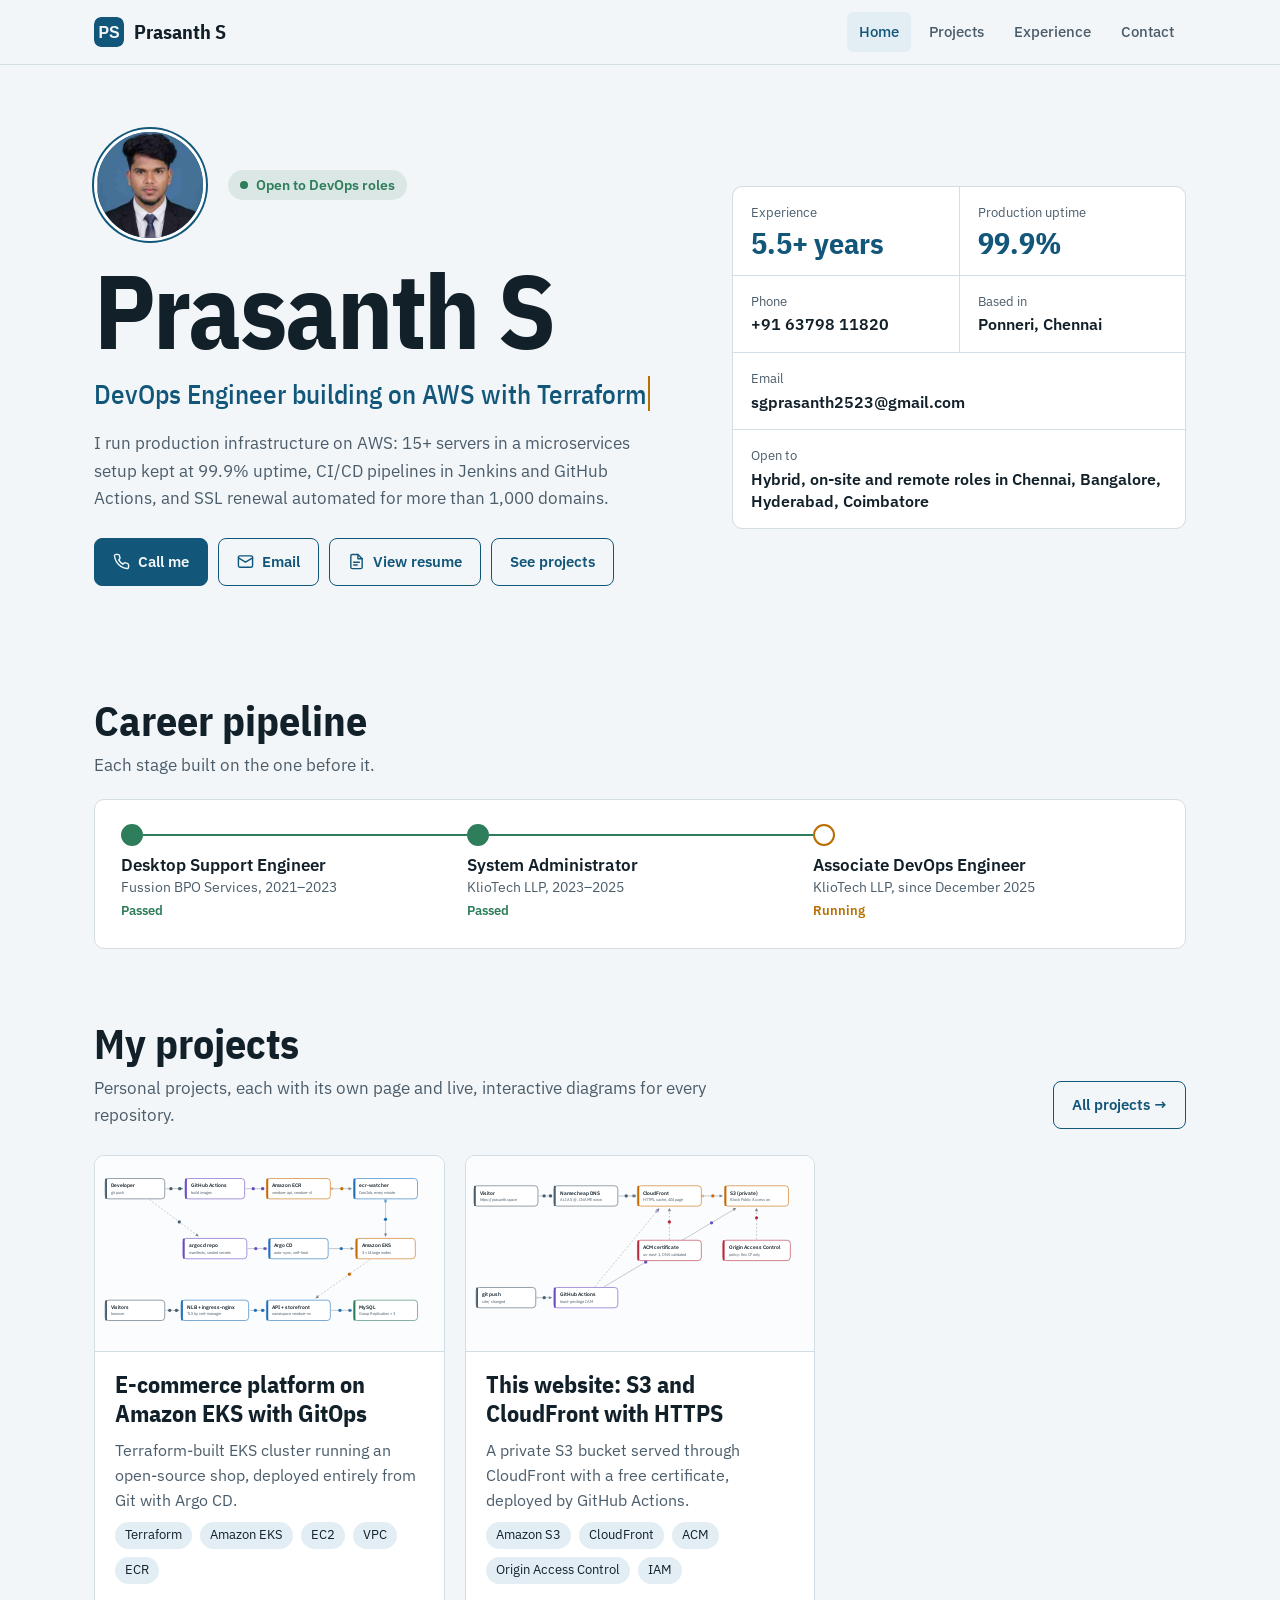
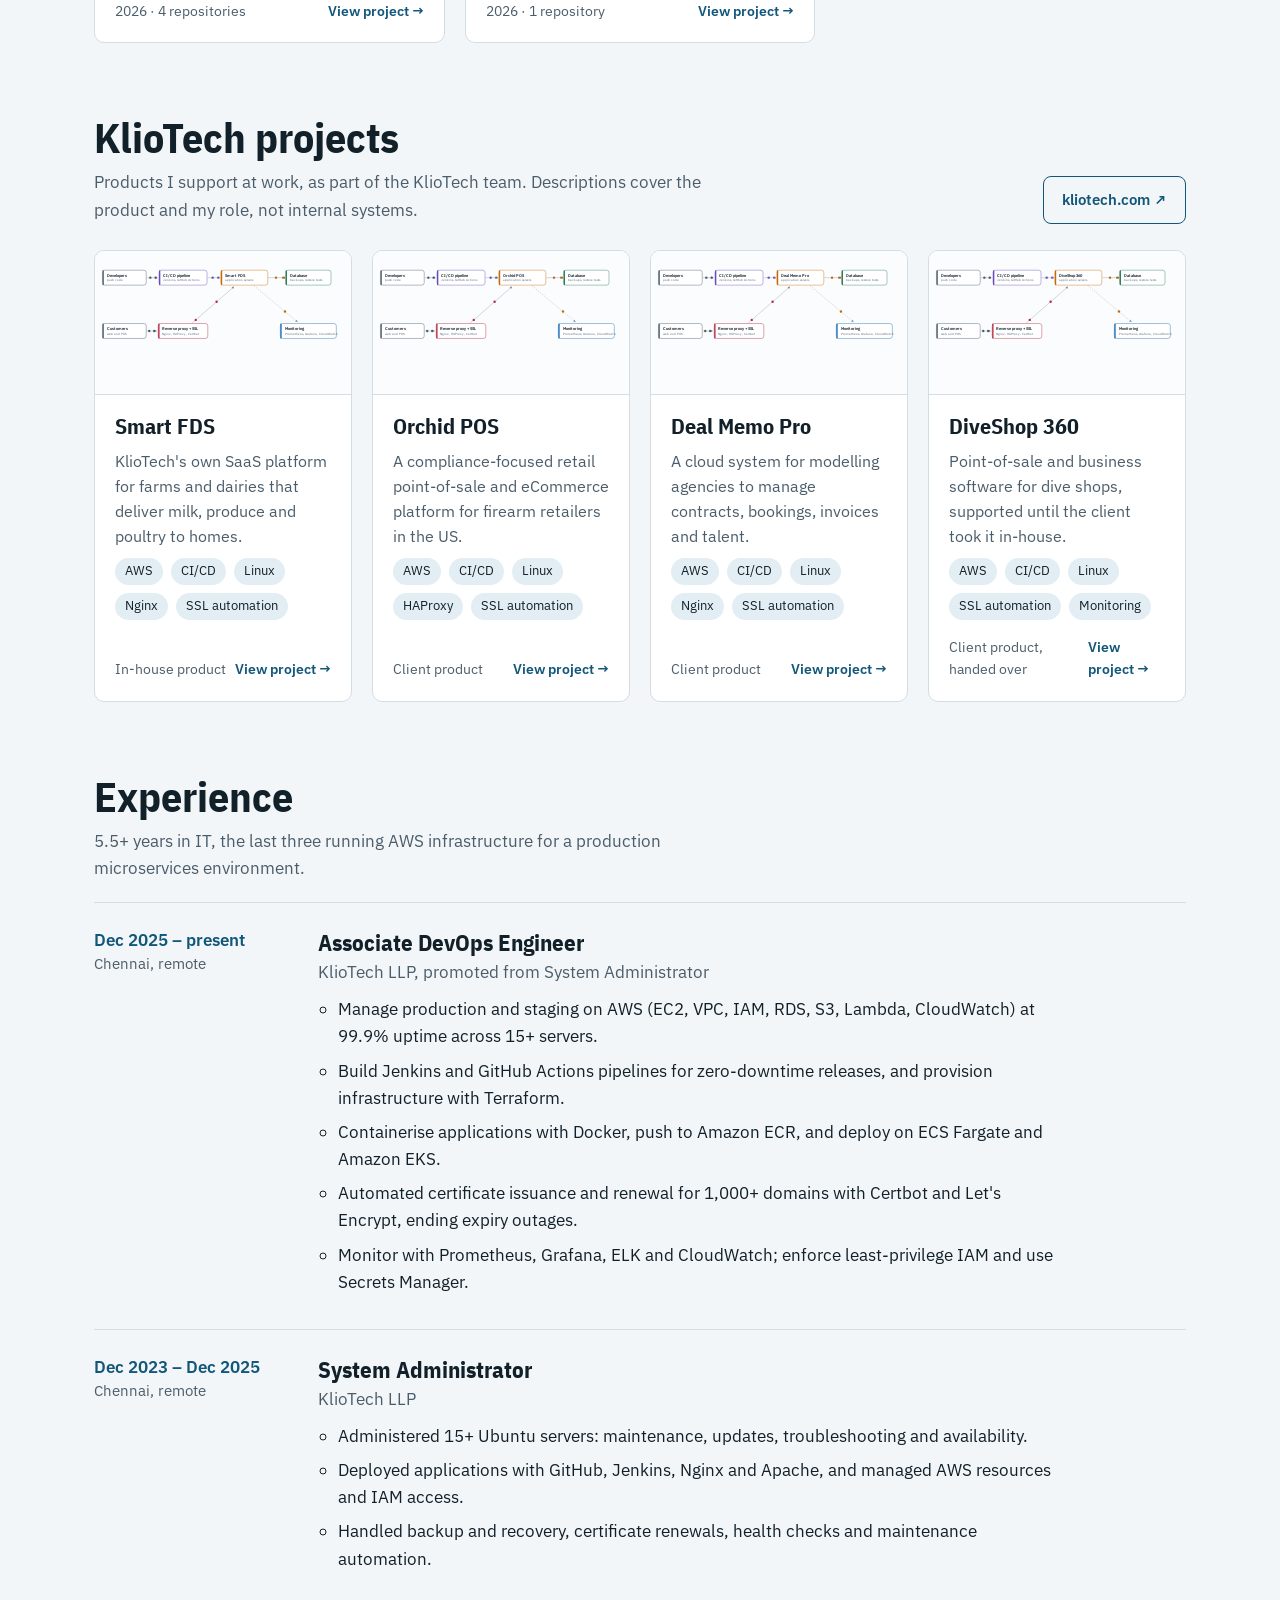
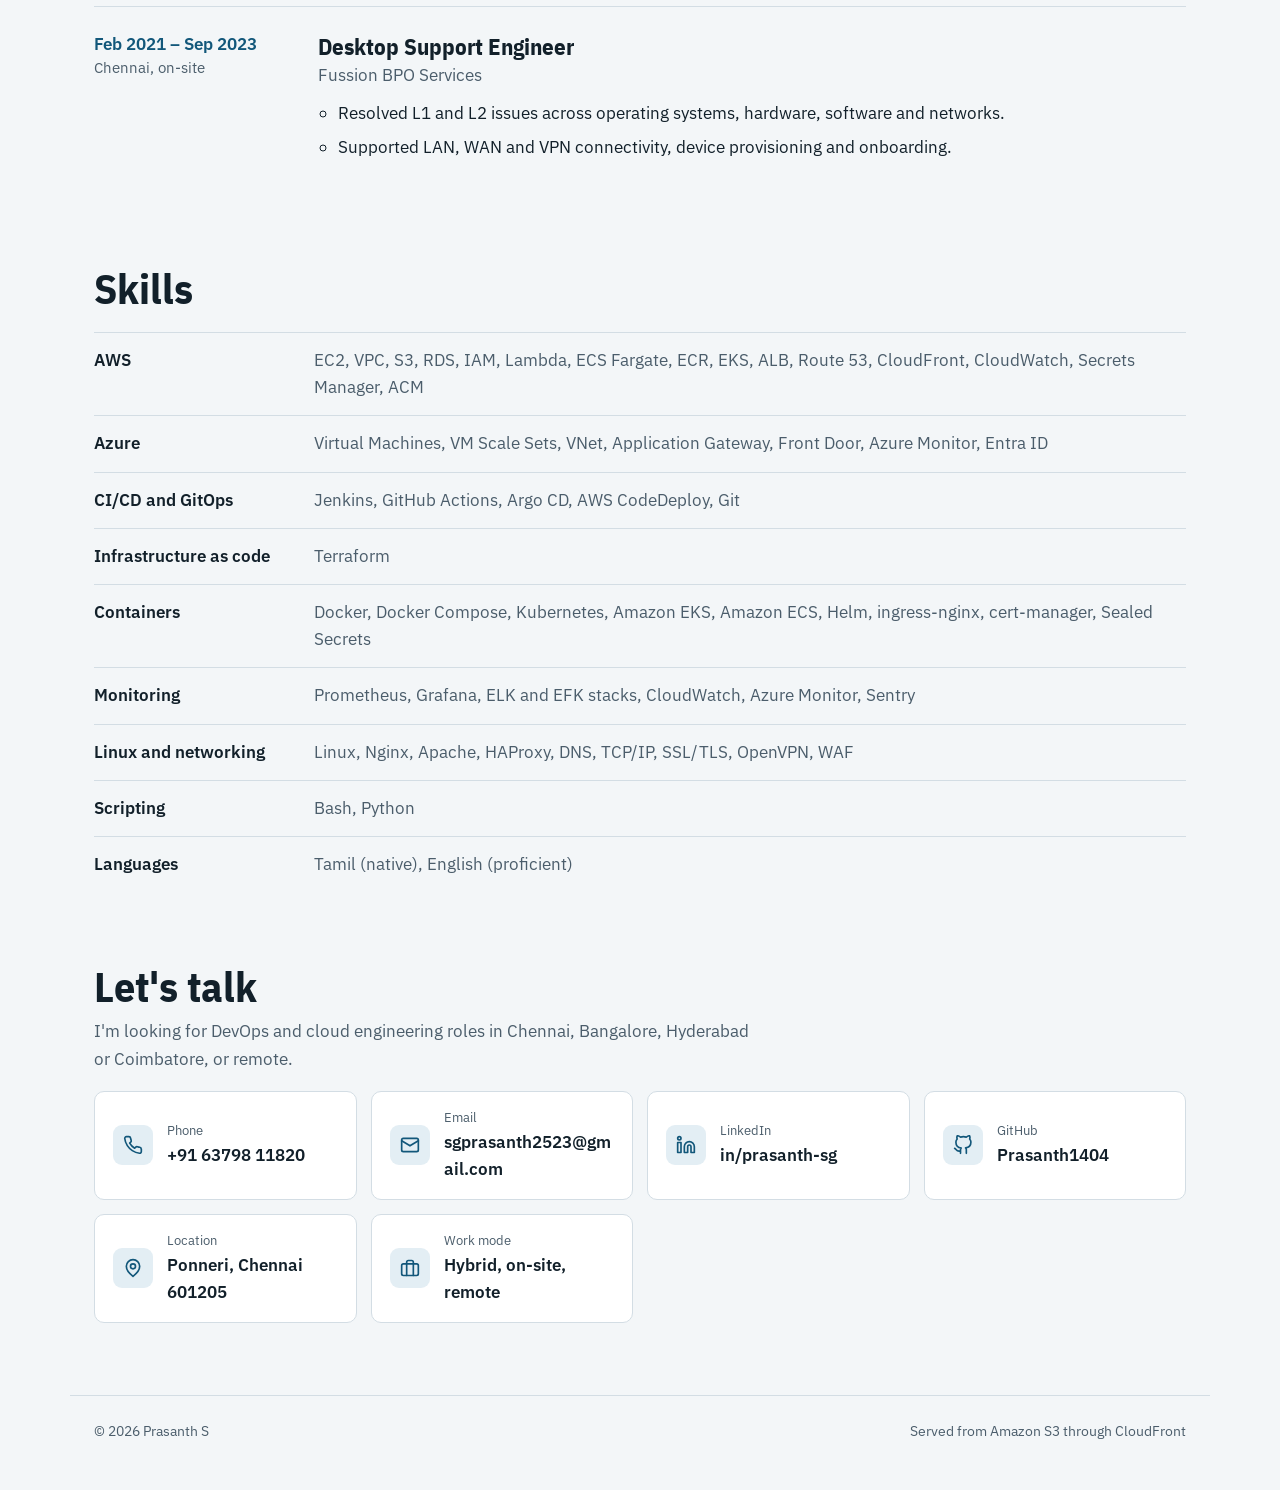
==== commit 1ab2ca9f: "feature/for-addon-office-projects" ====
--- a/site/index.html
+++ b/site/index.html
@@ -41,7 +41,7 @@
           <div class="actions">
             <a class="btn primary" href="tel:+916379811820"><svg viewBox="0 0 24 24" fill="none" stroke="currentColor" stroke-width="2" stroke-linecap="round" stroke-linejoin="round" aria-hidden="true"><path d="M22 16.9v3a2 2 0 0 1-2.2 2 19.8 19.8 0 0 1-8.6-3.1 19.5 19.5 0 0 1-6-6A19.8 19.8 0 0 1 2.1 4.2 2 2 0 0 1 4.1 2h3a2 2 0 0 1 2 1.7c.1.9.4 1.8.7 2.7a2 2 0 0 1-.5 2.1L8 9.8a16 16 0 0 0 6 6l1.3-1.3a2 2 0 0 1 2.1-.5c.9.3 1.8.6 2.7.7a2 2 0 0 1 1.7 2z"/></svg>Call me</a>
             <a class="btn" href="mailto:sgprasanth2523@gmail.com"><svg viewBox="0 0 24 24" fill="none" stroke="currentColor" stroke-width="2" stroke-linecap="round" stroke-linejoin="round" aria-hidden="true"><rect x="2" y="4" width="20" height="16" rx="2"/><path d="m22 7-10 6L2 7"/></svg>Email</a>
-            <a class="btn" href="resume.pdf" data-resume hidden download><svg viewBox="0 0 24 24" fill="none" stroke="currentColor" stroke-width="2" stroke-linecap="round" stroke-linejoin="round" aria-hidden="true"><path d="M21 15v4a2 2 0 0 1-2 2H5a2 2 0 0 1-2-2v-4"/><path d="m7 10 5 5 5-5"/><path d="M12 15V3"/></svg>Resume</a>
+            <a class="btn" href="resume.html" data-resume hidden><svg viewBox="0 0 24 24" fill="none" stroke="currentColor" stroke-width="2" stroke-linecap="round" stroke-linejoin="round" aria-hidden="true"><path d="M14 2H6a2 2 0 0 0-2 2v16a2 2 0 0 0 2 2h12a2 2 0 0 0 2-2V8z"/><path d="M14 2v6h6"/><path d="M8 13h8M8 17h5"/></svg>View resume</a>
             <a class="btn" href="projects.html">See projects</a>
           </div>
         </div>
@@ -49,9 +49,9 @@
           <div><dt>Experience</dt><dd class="big">5.5+ years</dd></div>
           <div><dt>Production uptime</dt><dd class="big">99.9%</dd></div>
           <div><dt>Phone</dt><dd><a href="tel:+916379811820">+91 63798 11820</a></dd></div>
-          <div><dt>Email</dt><dd><a href="mailto:sgprasanth2523@gmail.com">sgprasanth2523@gmail.com</a></dd></div>
           <div><dt>Based in</dt><dd>Ponneri, Chennai</dd></div>
-          <div><dt>Open to</dt><dd>Hybrid, on-site, remote</dd></div>
+          <div class="wide"><dt>Email</dt><dd><a href="mailto:sgprasanth2523@gmail.com">sgprasanth2523@gmail.com</a></dd></div>
+          <div class="wide"><dt>Open to</dt><dd>Hybrid, on-site and remote roles in Chennai, Bangalore, Hyderabad, Coimbatore</dd></div>
         </dl>
       </div>
     </section>
@@ -63,8 +63,8 @@
         <div class="pipeline">
           <ol class="stages">
             <li class="stage" style="--i:0"><span class="dot" aria-hidden="true"></span><strong>Desktop Support Engineer</strong><span>Fussion BPO Services, 2021–2023</span><span class="st">Passed</span></li>
-            <li class="stage" style="--i:1"><span class="dot" aria-hidden="true"></span><strong>System Administrator</strong><span>KlioTech LLP, 2023–2026</span><span class="st">Passed</span></li>
-            <li class="stage current" style="--i:2"><span class="dot" aria-hidden="true"></span><strong>Associate DevOps Engineer</strong><span>KlioTech LLP, since April 2026</span><span class="st">Running</span></li>
+            <li class="stage" style="--i:1"><span class="dot" aria-hidden="true"></span><strong>System Administrator</strong><span>KlioTech LLP, 2023–2025</span><span class="st">Passed</span></li>
+            <li class="stage current" style="--i:2"><span class="dot" aria-hidden="true"></span><strong>Associate DevOps Engineer</strong><span>KlioTech LLP, since December 2025</span><span class="st">Running</span></li>
           </ol>
         </div>
       </div>
@@ -74,12 +74,25 @@
       <div class="wrap">
         <div class="section-head">
           <div>
-            <h2 class="title" id="proj-h">Projects</h2>
-            <p class="lede">Each project has its own page with live, interactive architecture diagrams for every repository.</p>
+            <h2 class="title" id="proj-h">My projects</h2>
+            <p class="lede">Personal projects, each with its own page and live, interactive diagrams for every repository.</p>
           </div>
           <a class="btn" href="projects.html">All projects →</a>
         </div>
         <div class="cards" id="project-cards"></div>
+      </div>
+    </section>
+
+    <section class="block" id="kliotech" aria-labelledby="kl-h">
+      <div class="wrap">
+        <div class="section-head">
+          <div>
+            <h2 class="title" id="kl-h">KlioTech projects</h2>
+            <p class="lede">Products I support at work, as part of the KlioTech team. Descriptions cover the product and my role, not internal systems.</p>
+          </div>
+          <a class="btn" href="https://kliotech.com/" target="_blank" rel="noopener">kliotech.com ↗</a>
+        </div>
+        <div class="cards cols-4" id="company-cards"></div>
       </div>
     </section>
 
@@ -89,7 +102,7 @@
         <p class="lede" style="margin-bottom:20px">5.5+ years in IT, the last three running AWS infrastructure for a production microservices environment.</p>
         <ol class="jobs">
           <li class="job">
-            <div class="when">Apr 2026 – present<span>Chennai, remote</span></div>
+            <div class="when">Dec 2025 – present<span>Chennai, remote</span></div>
             <div>
               <h3>Associate DevOps Engineer</h3>
               <p class="org">KlioTech LLP, promoted from System Administrator</p>
@@ -103,7 +116,7 @@
             </div>
           </li>
           <li class="job">
-            <div class="when">Dec 2023 – Apr 2026<span>Chennai, remote</span></div>
+            <div class="when">Dec 2023 – Dec 2025<span>Chennai, remote</span></div>
             <div>
               <h3>System Administrator</h3>
               <p class="org">KlioTech LLP</p>
--- a/site/css/style.css
+++ b/site/css/style.css
@@ -167,6 +167,7 @@
   gap: 1px; background: var(--line); border: 1px solid var(--line); border-radius: var(--radius); overflow: hidden;
 }
 .facts div { background: var(--surface); padding: 16px 18px; }
+.facts div.wide { grid-column: 1 / -1; }
 .facts dt { font-size: 13px; color: var(--slate); }
 .facts dd { margin: 2px 0 0; font-weight: 600; font-size: 16px; line-height: 1.35; }
 .facts dd a { color: var(--ink); text-decoration: none; overflow-wrap: anywhere; }
@@ -222,6 +223,9 @@
 .card:hover { transform: translateY(-3px); border-color: var(--harbor); box-shadow: 0 12px 28px -16px color-mix(in srgb, var(--harbor) 45%, transparent); }
 .card-cover { aspect-ratio: 16 / 9; background: var(--raised); border-bottom: 1px solid var(--line); overflow: hidden; }
 .card-cover svg { width: 100%; height: 100%; }
+.card-cover .cover-img { width: 100%; height: 100%; object-fit: cover; object-position: top; }
+.cards.cols-4 { grid-template-columns: repeat(auto-fill, minmax(240px, 1fr)); }
+.cards.cols-4 .card h3 { font-size: 22px; }
 .card-body { padding: 18px 20px 20px; display: flex; flex-direction: column; gap: 10px; flex: 1; }
 .card h3 { font-family: var(--cond); font-weight: 700; font-size: 24px; line-height: 1.2; margin: 0; }
 .card h3 a { color: var(--ink); text-decoration: none; }
@@ -418,3 +422,11 @@
   *, *::before, *::after { animation-duration: 0.01ms !important; animation-delay: 0s !important; animation-iteration-count: 1 !important; transition: none !important; }
   .reveal { opacity: 1; transform: none; }
 }
+
+/* Resume viewer */
+.resume-frame { width: 100%; height: min(82vh, 1100px); border: 1px solid var(--line); border-radius: var(--radius); background: var(--surface); display: block; }
+.resume-mobile { display: none; }
+@media (max-width: 720px) {
+  .resume-frame { display: none; }
+  .resume-mobile { display: block; }
+}
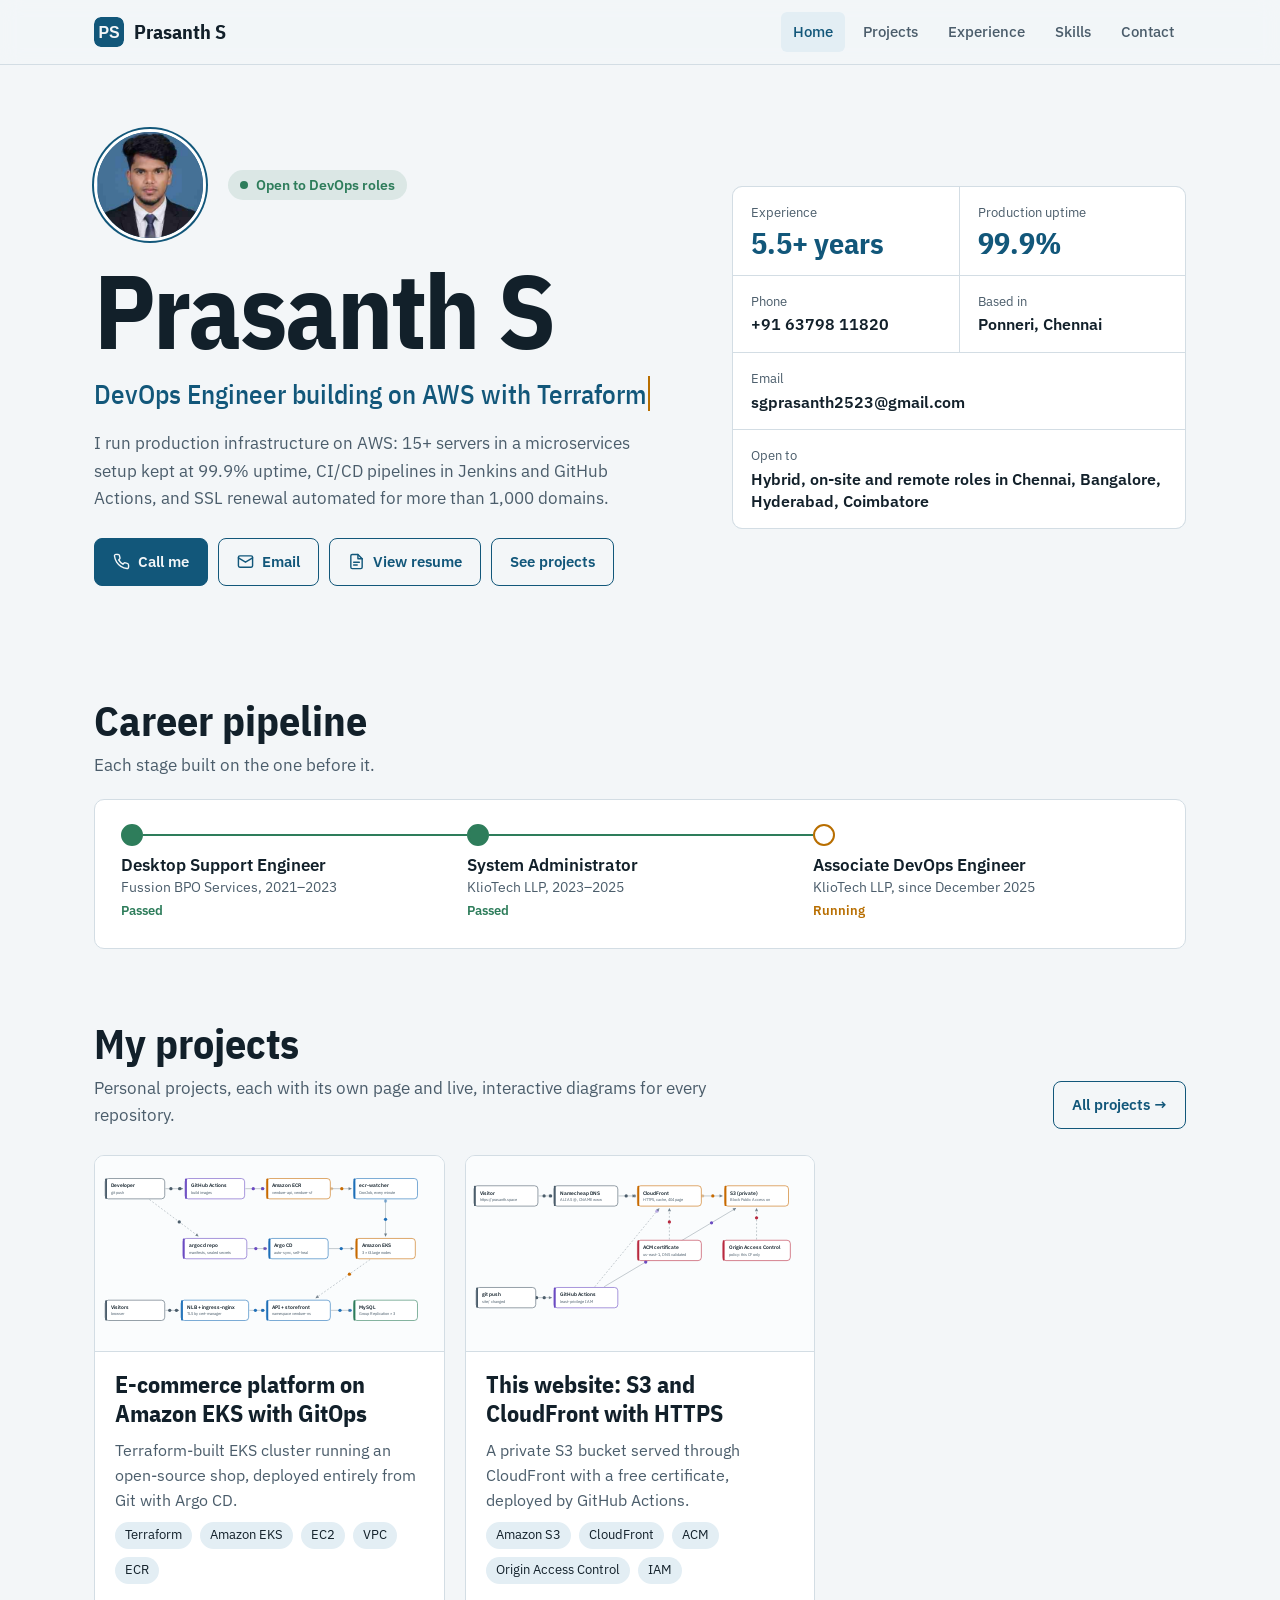
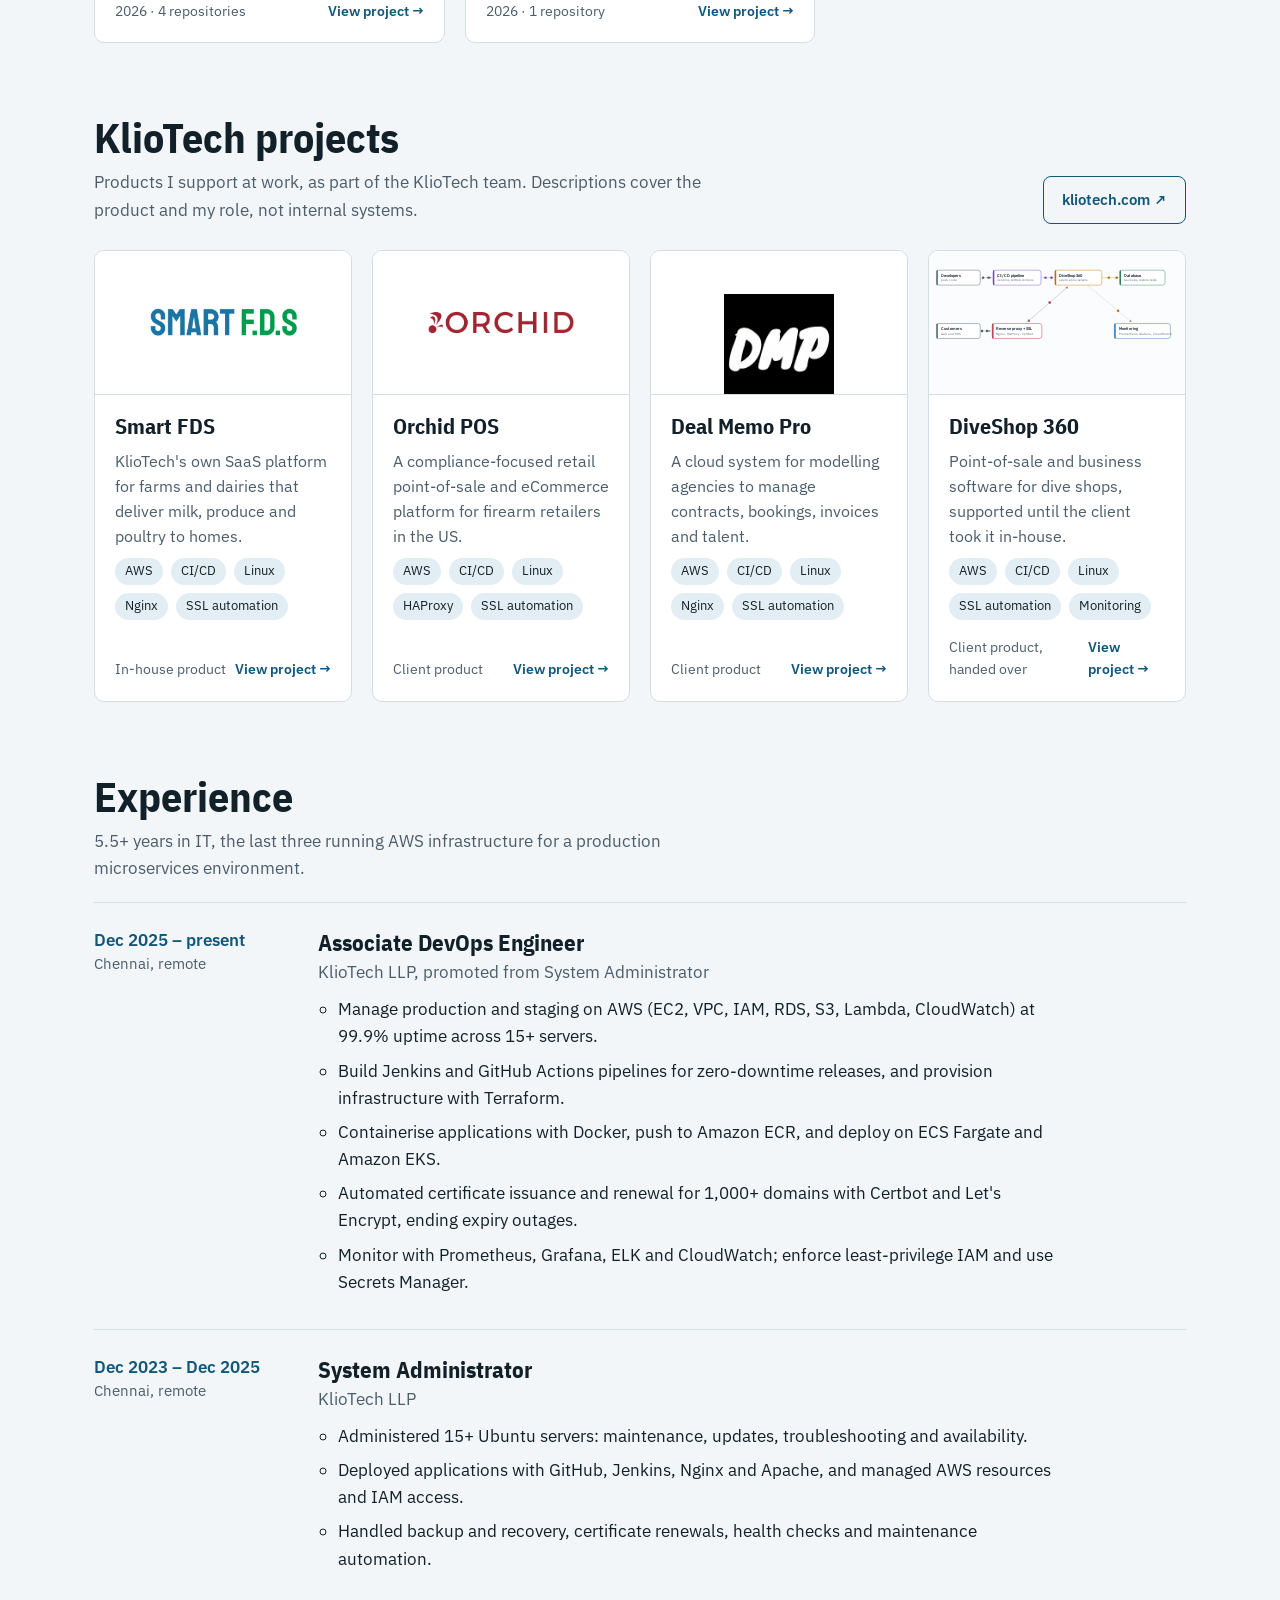
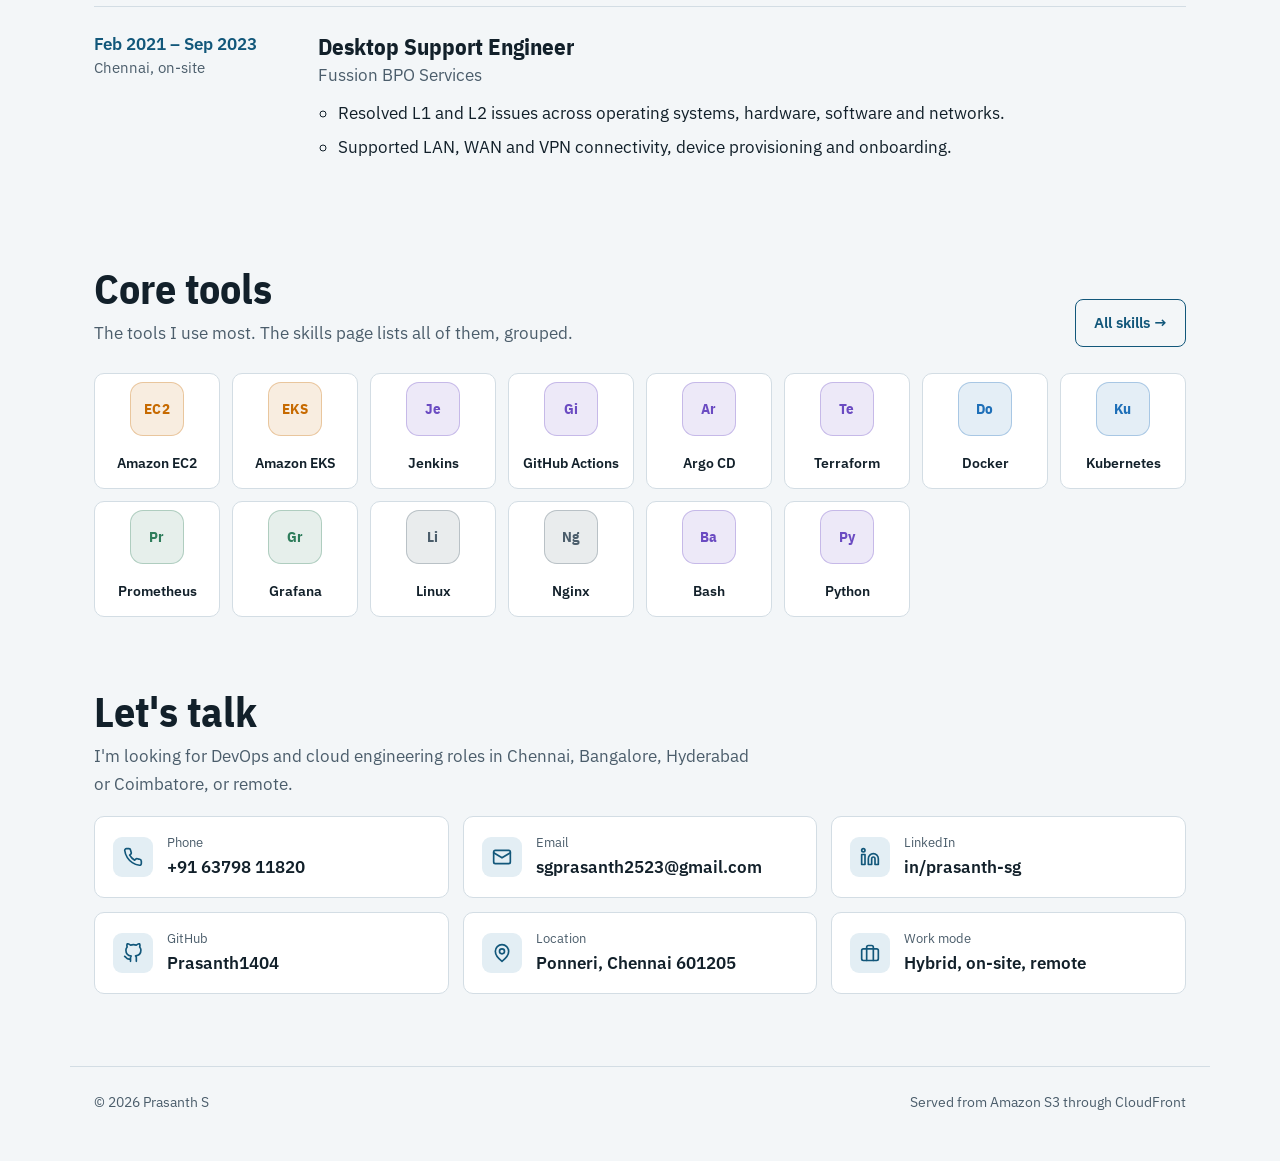
==== commit 71973034: "feature/skill-added" ====
--- a/site/index.html
+++ b/site/index.html
@@ -22,6 +22,7 @@
         <li><a href="index.html" data-nav="home">Home</a></li>
         <li><a href="projects.html" data-nav="projects">Projects</a></li>
         <li><a href="index.html#experience" data-nav="experience">Experience</a></li>
+        <li><a href="skills.html" data-nav="skills">Skills</a></li>
         <li><a href="index.html#contact" data-nav="contact">Contact</a></li>
       </ul>
     </nav>
@@ -142,20 +143,16 @@
       </div>
     </section>
 
-    <section class="block reveal" id="skills" aria-labelledby="skills-h">
+    <section class="block" id="skills" aria-labelledby="skills-h">
       <div class="wrap">
-        <h2 class="title" id="skills-h">Skills</h2>
-        <dl class="skills" style="margin-top:20px">
-          <dt>AWS</dt><dd>EC2, VPC, S3, RDS, IAM, Lambda, ECS Fargate, ECR, EKS, ALB, Route 53, CloudFront, CloudWatch, Secrets Manager, ACM</dd>
-          <dt>Azure</dt><dd>Virtual Machines, VM Scale Sets, VNet, Application Gateway, Front Door, Azure Monitor, Entra ID</dd>
-          <dt>CI/CD and GitOps</dt><dd>Jenkins, GitHub Actions, Argo CD, AWS CodeDeploy, Git</dd>
-          <dt>Infrastructure as code</dt><dd>Terraform</dd>
-          <dt>Containers</dt><dd>Docker, Docker Compose, Kubernetes, Amazon EKS, Amazon ECS, Helm, ingress-nginx, cert-manager, Sealed Secrets</dd>
-          <dt>Monitoring</dt><dd>Prometheus, Grafana, ELK and EFK stacks, CloudWatch, Azure Monitor, Sentry</dd>
-          <dt>Linux and networking</dt><dd>Linux, Nginx, Apache, HAProxy, DNS, TCP/IP, SSL/TLS, OpenVPN, WAF</dd>
-          <dt>Scripting</dt><dd>Bash, Python</dd>
-          <dt>Languages</dt><dd>Tamil (native), English (proficient)</dd>
-        </dl>
+        <div class="section-head">
+          <div>
+            <h2 class="title" id="skills-h">Core tools</h2>
+            <p class="lede">The tools I use most. The skills page lists all of them, grouped.</p>
+          </div>
+          <a class="btn" href="skills.html">All skills →</a>
+        </div>
+        <ul class="skill-grid skill-strip" id="skill-strip"></ul>
       </div>
     </section>
 
@@ -182,6 +179,7 @@
     </div>
   </footer>
   <script src="js/projects-data.js"></script>
+  <script src="js/skills-data.js"></script>
   <script src="js/diagram.js"></script>
   <script src="js/site.js"></script>
 </body>
--- a/site/css/style.css
+++ b/site/css/style.css
@@ -89,6 +89,7 @@
   background: color-mix(in srgb, var(--paper) 86%, transparent);
   backdrop-filter: saturate(1.4) blur(10px);
 }
+body { overflow-x: hidden; }
 .nav { display: flex; align-items: center; justify-content: space-between; gap: 16px; height: 64px; }
 .brand {
   display: flex; align-items: center; gap: 10px;
@@ -252,7 +253,7 @@
 .skills dd { color: var(--slate); }
 
 /* Contact */
-.contact-grid { display: grid; grid-template-columns: repeat(auto-fit, minmax(230px, 1fr)); gap: 14px; margin-top: 8px; }
+.contact-grid { display: grid; grid-template-columns: repeat(auto-fit, minmax(290px, 1fr)); gap: 14px; margin-top: 8px; }
 .contact-item {
   display: flex; gap: 14px; align-items: center;
   background: var(--surface); border: 1px solid var(--line); border-radius: var(--radius);
@@ -263,7 +264,7 @@
 .contact-item .ic { width: 40px; height: 40px; flex: none; border-radius: 9px; display: grid; place-items: center; background: var(--harbor-soft); color: var(--harbor); }
 .contact-item .ic svg { width: 20px; height: 20px; }
 .contact-item small { display: block; color: var(--slate); font-size: 13px; }
-.contact-item strong { display: block; font-weight: 600; word-break: break-word; }
+.contact-item strong { display: block; font-weight: 600; overflow-wrap: anywhere; }
 
 footer.site-footer { padding: 72px 0 48px; color: var(--slate); font-size: 14px; }
 footer.site-footer .wrap { border-top: 1px solid var(--line); padding-top: 24px; display: flex; justify-content: space-between; gap: 16px; flex-wrap: wrap; }
@@ -413,7 +414,8 @@
   .skills dd { border-top: 0; padding-top: 0; }
 }
 @media (max-width: 560px) {
-  .nav-links a { padding: 8px 9px; }
+  .nav-links a { padding: 8px 8px; font-size: 14.5px; }
+  .nav-links li:has(a[data-nav="experience"]) { display: none; }
   .brand span { display: none; }
   .hero-top { flex-direction: column; align-items: flex-start; }
   .facts { grid-template-columns: 1fr; }
@@ -430,3 +432,71 @@
   .resume-frame { display: none; }
   .resume-mobile { display: block; }
 }
+
+/* ============ Logos ============ */
+.card-cover.logo-cover { display: grid; place-items: center; background: #FFFFFF; padding: 22px; }
+.card-cover.logo-cover img { max-width: 72%; max-height: 72%; width: auto; height: auto; object-fit: contain; }
+.p-logo { height: 64px; width: auto; max-width: 240px; object-fit: contain; background: #FFFFFF; border: 1px solid var(--line); border-radius: 12px; padding: 10px 14px; margin: 6px 0 16px; }
+
+/* ============ Skills ============ */
+.tone-aws   { --t: var(--k-aws); }
+.tone-azure { --t: #0078D4; }
+.tone-git   { --t: var(--k-git); }
+.tone-k8s   { --t: var(--k-k8s); }
+.tone-data  { --t: var(--k-data); }
+.tone-sec   { --t: var(--k-sec); }
+.tone-user  { --t: var(--k-user); }
+@media (prefers-color-scheme: dark) { .tone-azure { --t: #4CA6F5; } }
+
+.filters { display: flex; flex-wrap: wrap; gap: 8px; margin: 0 0 8px; }
+.filter {
+  font: 500 14px var(--sans); cursor: pointer;
+  padding: 7px 13px; border-radius: 999px;
+  border: 1px solid var(--line); background: var(--surface); color: var(--slate);
+}
+.filter:hover { color: var(--ink); border-color: var(--harbor); }
+.filter[aria-pressed="true"] { background: var(--harbor); border-color: var(--harbor); color: var(--paper); }
+
+.skill-group { padding-top: 44px; }
+.skill-head { display: flex; align-items: baseline; justify-content: space-between; gap: 12px; border-bottom: 1px solid var(--line); padding-bottom: 10px; margin-bottom: 16px; }
+.skill-head h2 { font-family: var(--cond); font-weight: 700; font-size: 26px; margin: 0; line-height: 1.2; }
+.skill-head span { font-size: 14px; color: var(--slate); }
+
+.skill-grid {
+  list-style: none; margin: 0; padding: 0;
+  display: grid; grid-template-columns: repeat(auto-fill, minmax(136px, 1fr)); gap: 12px;
+}
+.skill {
+  display: flex; flex-direction: column; align-items: center; justify-content: center; gap: 10px;
+  height: 128px; padding: 14px 10px;
+  background: var(--surface); border: 1px solid var(--line); border-radius: var(--radius);
+  text-align: center;
+  transition: transform 0.18s ease, border-color 0.18s ease, box-shadow 0.18s ease;
+}
+.skill:hover { transform: translateY(-3px); border-color: var(--t); box-shadow: 0 10px 22px -16px var(--t); }
+.skill-icon {
+  width: 54px; height: 54px; flex: none; border-radius: 13px;
+  display: grid; place-items: center;
+  background: #FFFFFF; box-shadow: inset 0 0 0 1px #E2E8EE;
+}
+.skill-icon img { width: 30px; height: 30px; object-fit: contain; }
+.skill-icon .mono {
+  font: 700 15px var(--cond); letter-spacing: 0.01em; color: var(--t);
+  max-width: 48px; text-align: center; line-height: 1.05;
+}
+.skill:has(.mono) .skill-icon { background: color-mix(in srgb, var(--t) 12%, var(--surface)); box-shadow: inset 0 0 0 1px color-mix(in srgb, var(--t) 30%, transparent); }
+.skill-name {
+  font-size: 14px; font-weight: 600; line-height: 1.25; color: var(--ink);
+  min-height: 2.5em; display: flex; align-items: center;
+}
+.skill-strip { grid-template-columns: repeat(auto-fill, minmax(116px, 1fr)); }
+.skill-strip .skill { height: 116px; }
+@media (max-width: 560px) {
+  .filters { flex-wrap: nowrap; overflow-x: auto; padding-bottom: 6px; margin-right: -24px; padding-right: 24px; }
+  .filter { flex: none; }
+  .skill-grid { grid-template-columns: repeat(3, minmax(0, 1fr)); gap: 8px; }
+  .skill { height: 112px; padding: 10px 6px; }
+  .skill-icon { width: 46px; height: 46px; }
+  .skill-icon img { width: 26px; height: 26px; }
+  .skill-name { font-size: 12.5px; }
+}
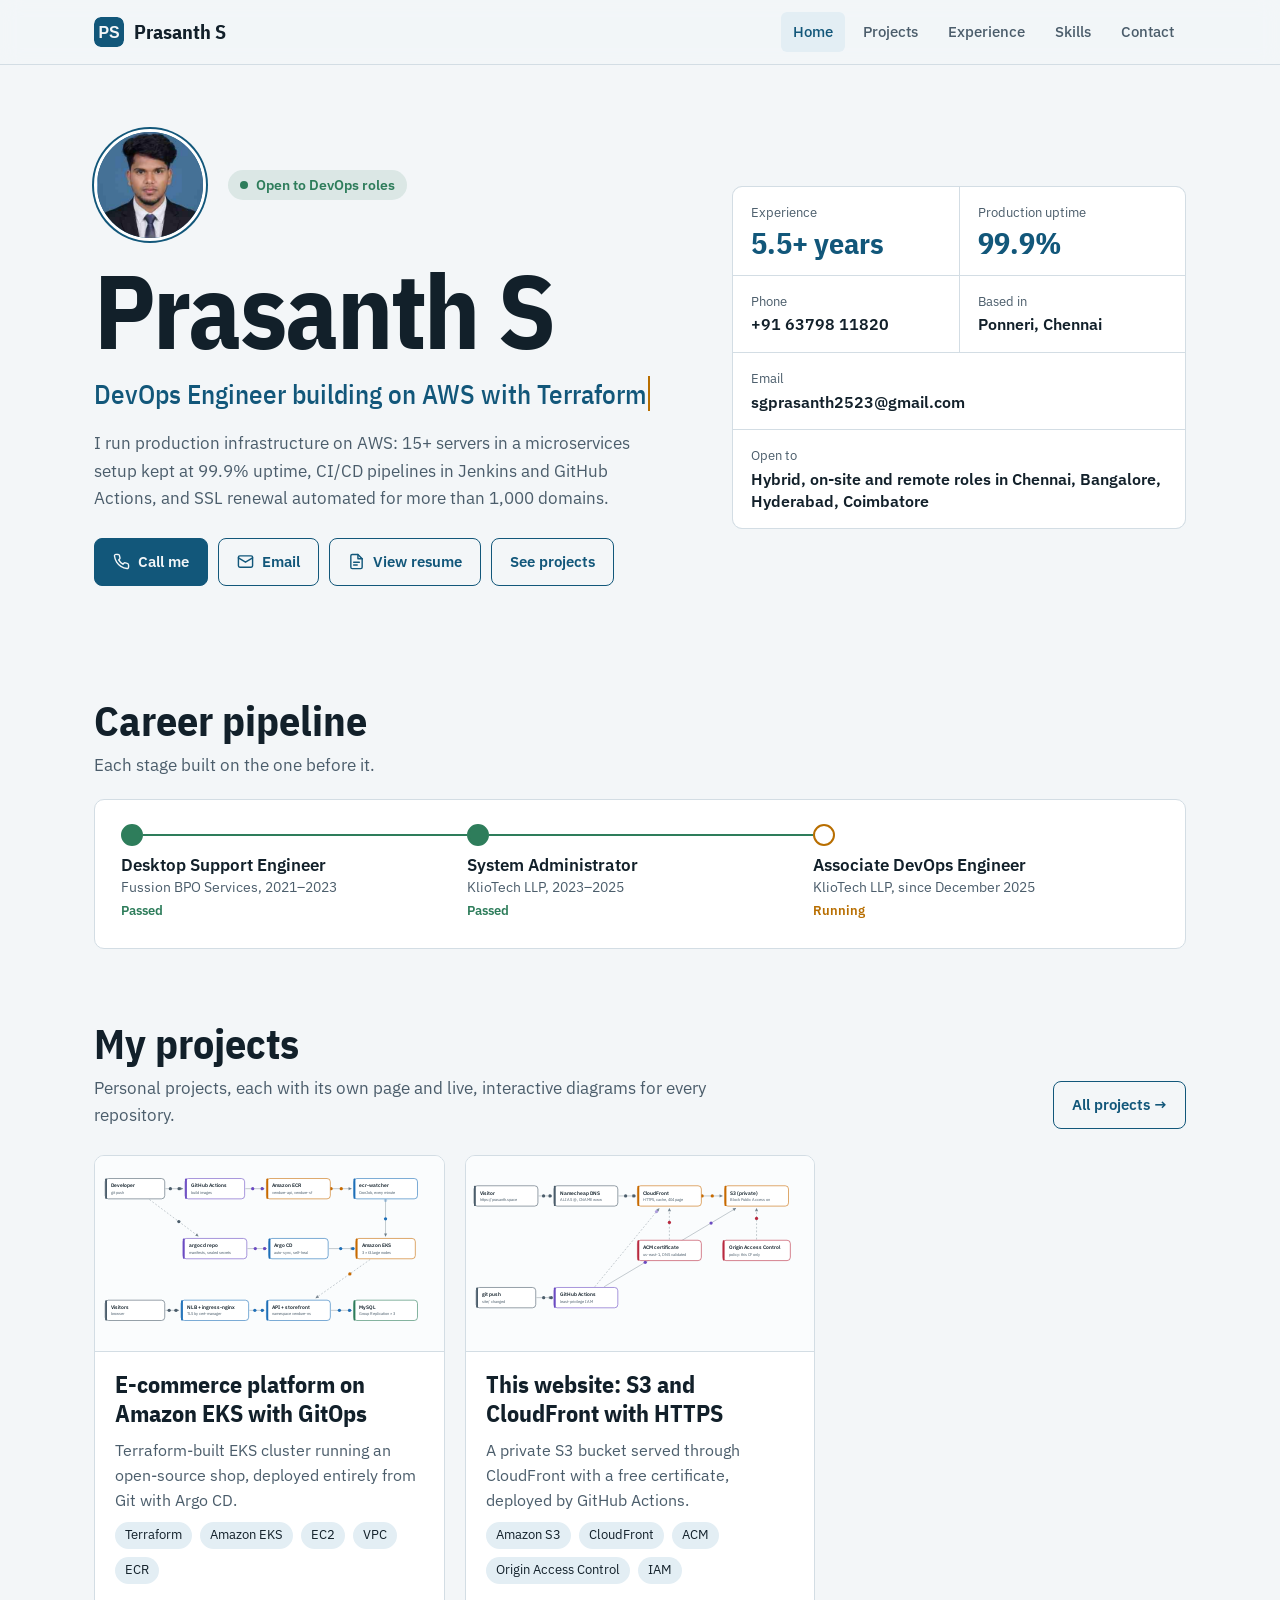
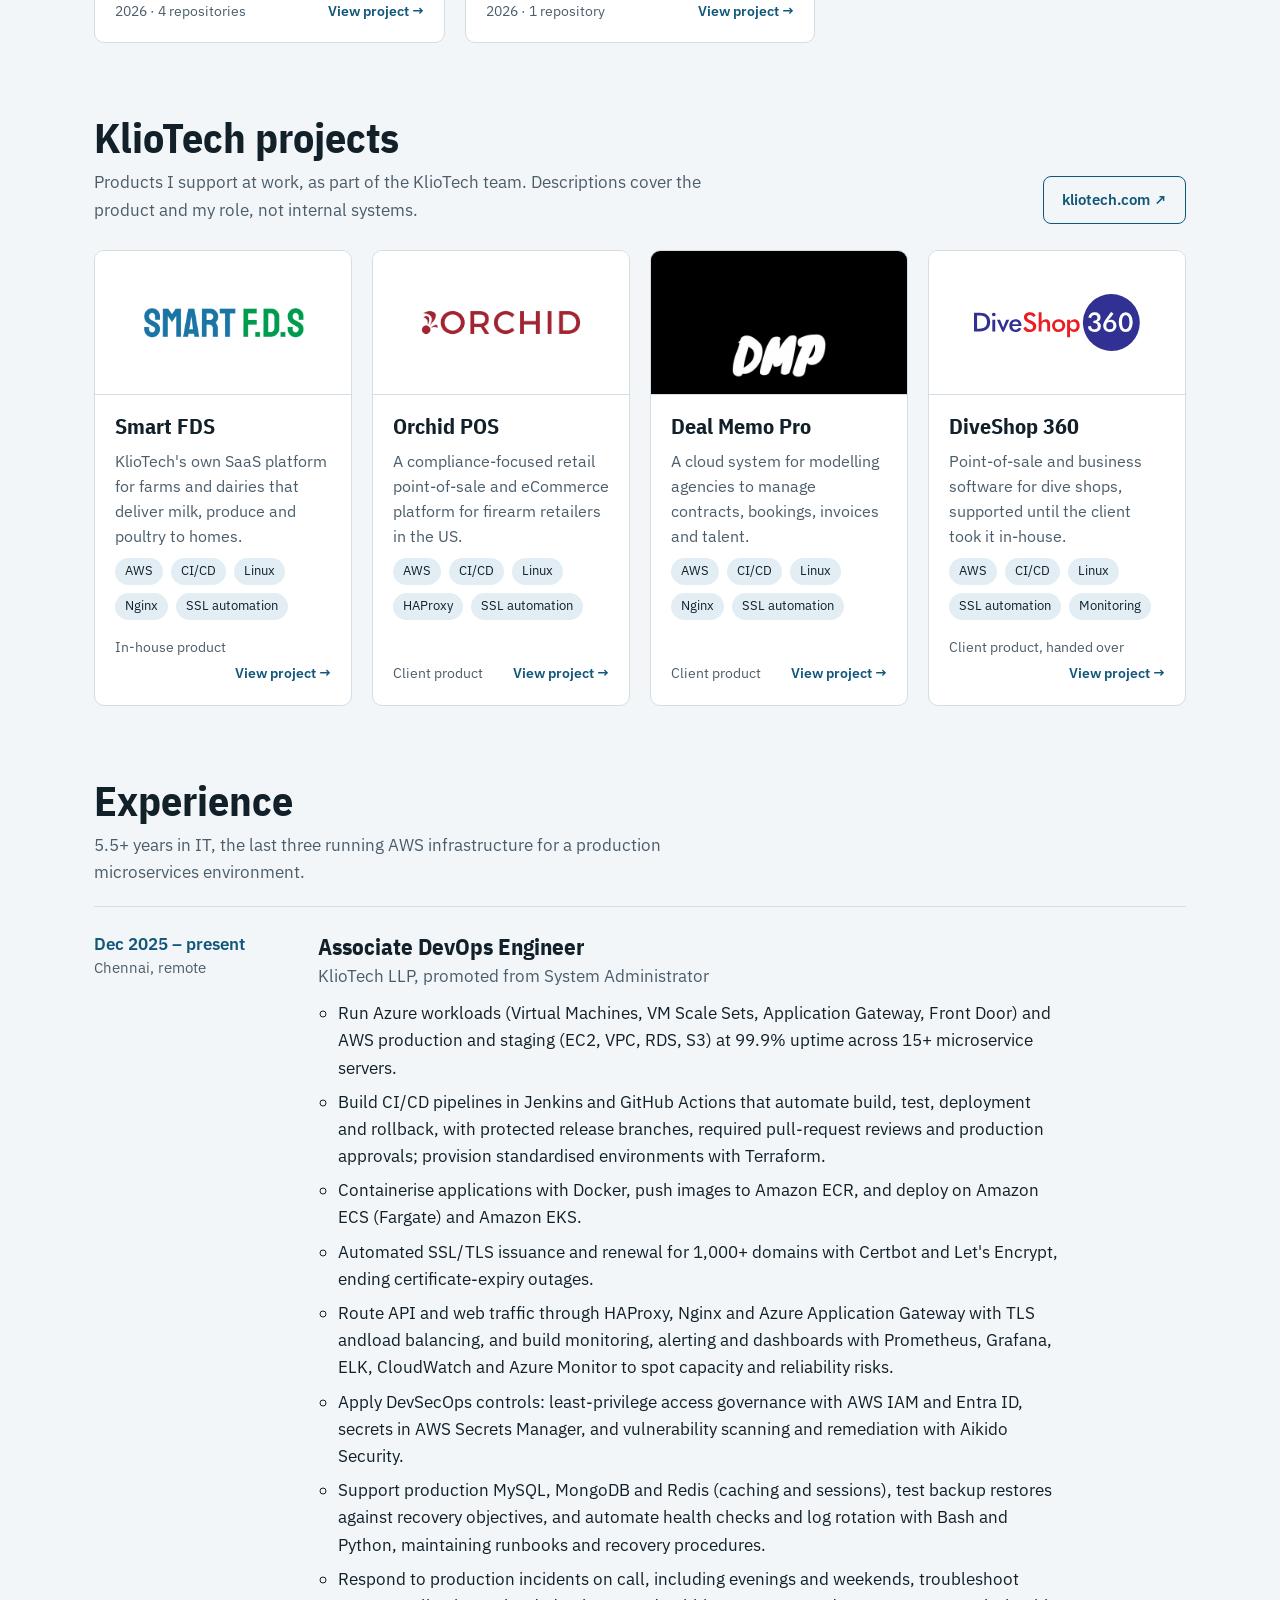
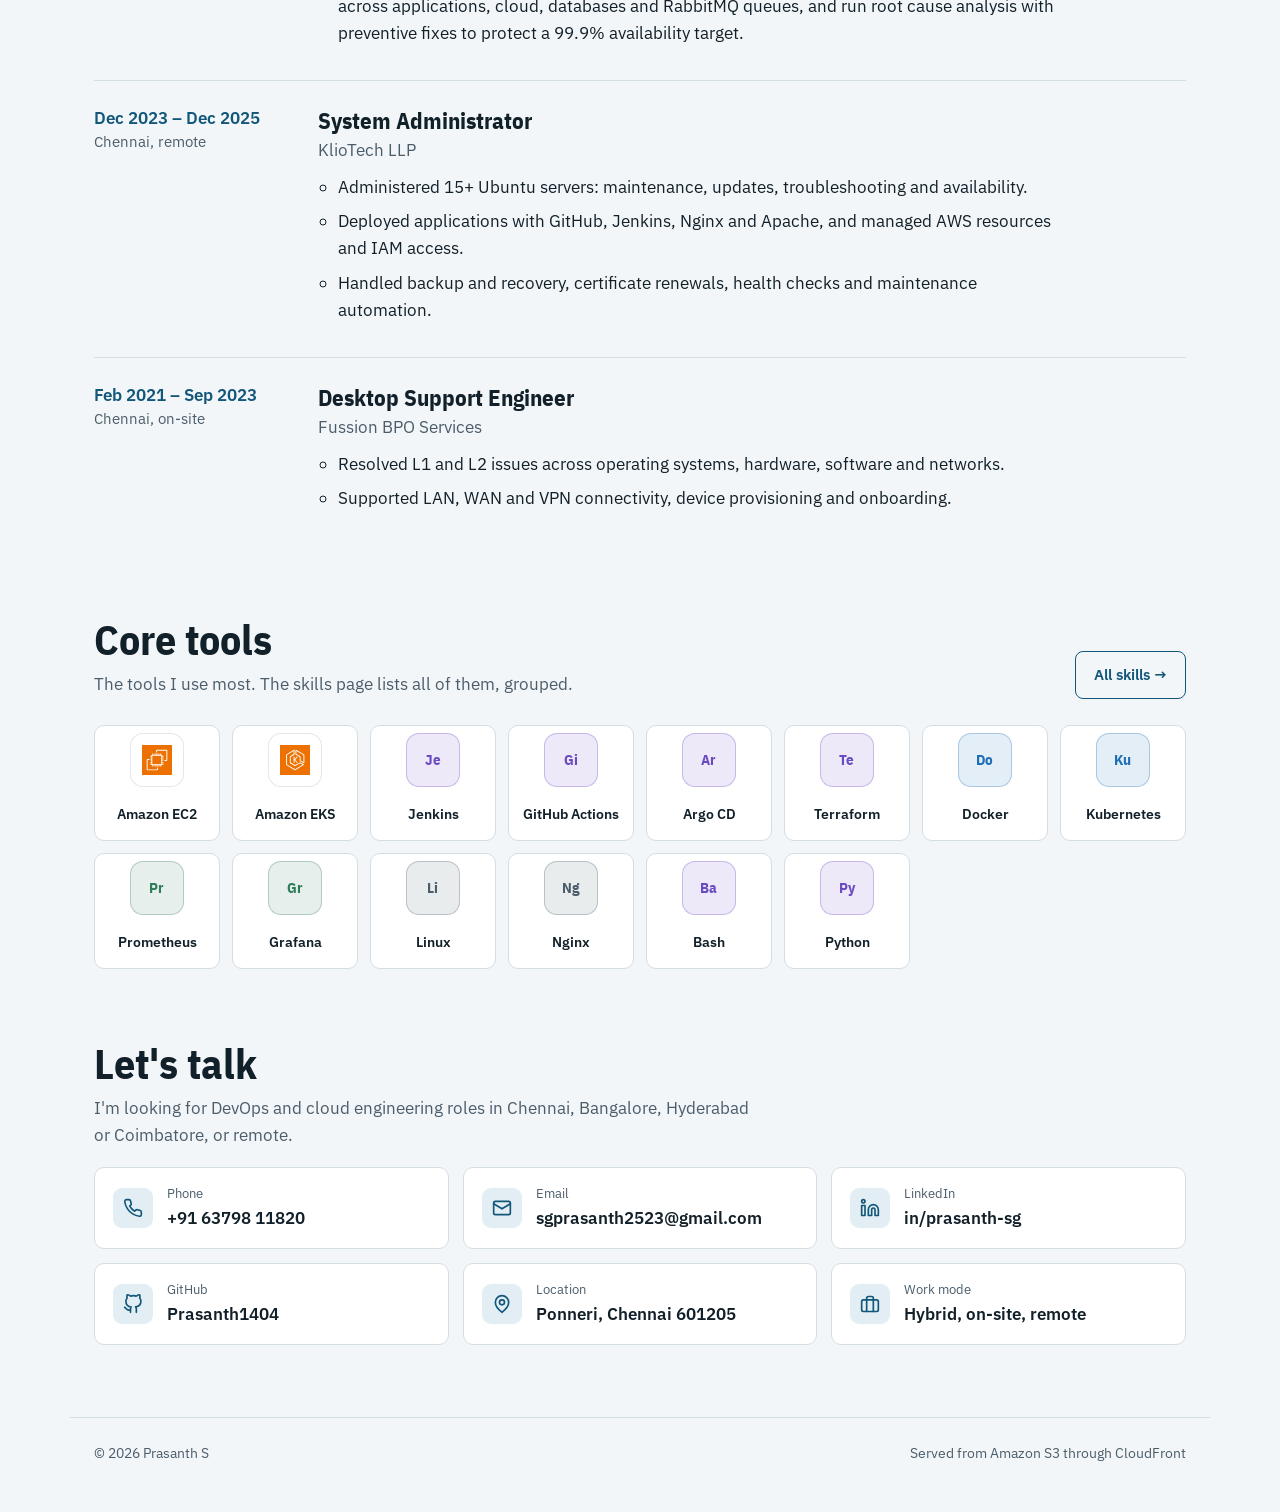
==== commit 9e2de663: "Update index.html" ====
--- a/site/index.html
+++ b/site/index.html
@@ -108,11 +108,14 @@
               <h3>Associate DevOps Engineer</h3>
               <p class="org">KlioTech LLP, promoted from System Administrator</p>
               <ul>
-                <li>Manage production and staging on AWS (EC2, VPC, IAM, RDS, S3, Lambda, CloudWatch) at 99.9% uptime across 15+ servers.</li>
-                <li>Build Jenkins and GitHub Actions pipelines for zero-downtime releases, and provision infrastructure with Terraform.</li>
-                <li>Containerise applications with Docker, push to Amazon ECR, and deploy on ECS Fargate and Amazon EKS.</li>
-                <li>Automated certificate issuance and renewal for 1,000+ domains with Certbot and Let's Encrypt, ending expiry outages.</li>
-                <li>Monitor with Prometheus, Grafana, ELK and CloudWatch; enforce least-privilege IAM and use Secrets Manager.</li>
+                <li>Run Azure workloads (Virtual Machines, VM Scale Sets, Application Gateway, Front Door) and AWS production and staging (EC2, VPC, RDS, S3) at 99.9% uptime across 15+ microservice servers.</li>
+                <li>Build CI/CD pipelines in Jenkins and GitHub Actions that automate build, test, deployment and rollback, with protected release branches, required pull-request reviews and production approvals; provision standardised environments with Terraform.</li>
+                <li>Containerise applications with Docker, push images to Amazon ECR, and deploy on Amazon ECS (Fargate) and Amazon EKS.</li>
+                <li>Automated SSL/TLS issuance and renewal for 1,000+ domains with Certbot and Let's Encrypt, ending certificate-expiry outages.</li>
+                <li>Route API and web traffic through HAProxy, Nginx and Azure Application Gateway with TLS andload balancing, and build monitoring, alerting and dashboards with Prometheus, Grafana, ELK, CloudWatch and Azure Monitor to spot capacity and reliability risks.</li>
+                <li>Apply DevSecOps controls: least-privilege access governance with AWS IAM and Entra ID, secrets in AWS Secrets Manager, and vulnerability scanning and remediation with Aikido Security.</li>
+                <li>Support production MySQL, MongoDB and Redis (caching and sessions), test backup restores against recovery objectives, and automate health checks and log rotation with Bash and Python, maintaining runbooks and recovery procedures.</li>
+                <li>Respond to production incidents on call, including evenings and weekends, troubleshoot across applications, cloud, databases and RabbitMQ queues, and run root cause analysis with preventive fixes to protect a 99.9% availability target.</li>
               </ul>
             </div>
           </li>
--- a/site/css/style.css
+++ b/site/css/style.css
@@ -232,8 +232,8 @@
 .card h3 a { color: var(--ink); text-decoration: none; }
 .card h3 a::after { content: ""; position: absolute; inset: 0; }
 .card p { margin: 0; color: var(--slate); font-size: 15.5px; }
-.card .meta { display: flex; justify-content: space-between; align-items: center; font-size: 14px; color: var(--slate); margin-top: auto; padding-top: 6px; }
-.card .go { color: var(--harbor); font-weight: 600; }
+.card .meta { display: flex; flex-wrap: wrap; gap: 4px 12px; justify-content: space-between; align-items: center; font-size: 14px; color: var(--slate); margin-top: auto; padding-top: 6px; }
+.card .go { color: var(--harbor); font-weight: 600; margin-left: auto; white-space: nowrap; }
 .card .chips li { font-size: 13px; }
 
 /* Experience */
@@ -435,8 +435,8 @@
 
 /* ============ Logos ============ */
 .card-cover.logo-cover { display: grid; place-items: center; background: #FFFFFF; padding: 22px; }
-.card-cover.logo-cover img { max-width: 72%; max-height: 72%; width: auto; height: auto; object-fit: contain; }
-.p-logo { height: 64px; width: auto; max-width: 240px; object-fit: contain; background: #FFFFFF; border: 1px solid var(--line); border-radius: 12px; padding: 10px 14px; margin: 6px 0 16px; }
+.card-cover.logo-cover img { width: 100%; height: 100%; max-width: 78%; max-height: 62%; object-fit: contain; }
+.p-logo { height: 72px; width: auto; max-width: 280px; object-fit: contain; background: #FFFFFF; border: 1px solid var(--line); border-radius: 12px; padding: 10px 14px; margin: 6px 0 16px; }
 
 /* ============ Skills ============ */
 .tone-aws   { --t: var(--k-aws); }
@@ -484,6 +484,8 @@
   font: 700 15px var(--cond); letter-spacing: 0.01em; color: var(--t);
   max-width: 48px; text-align: center; line-height: 1.05;
 }
+.licon { width: 28px; height: 28px; background: var(--t); -webkit-mask: var(--icon) center / contain no-repeat; mask: var(--icon) center / contain no-repeat; }
+.skill.is-generic .skill-icon,
 .skill:has(.mono) .skill-icon { background: color-mix(in srgb, var(--t) 12%, var(--surface)); box-shadow: inset 0 0 0 1px color-mix(in srgb, var(--t) 30%, transparent); }
 .skill-name {
   font-size: 14px; font-weight: 600; line-height: 1.25; color: var(--ink);
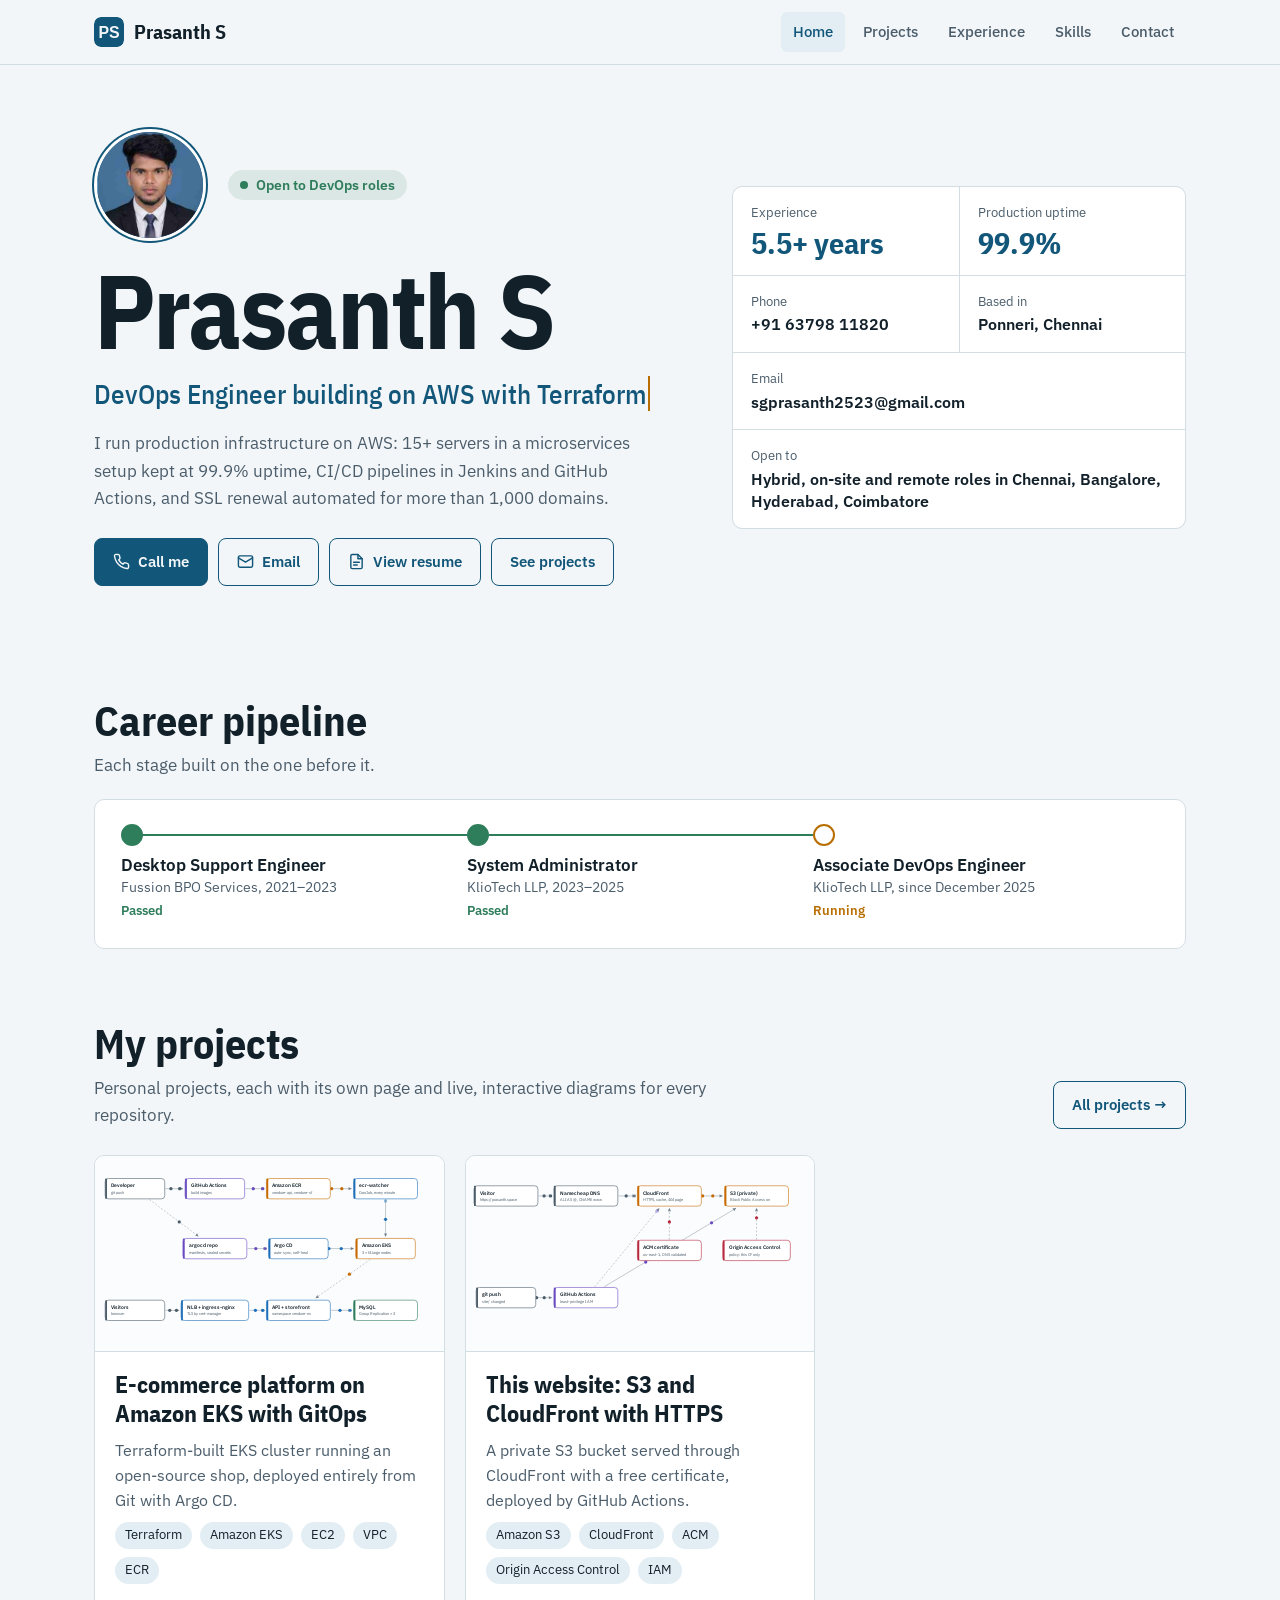
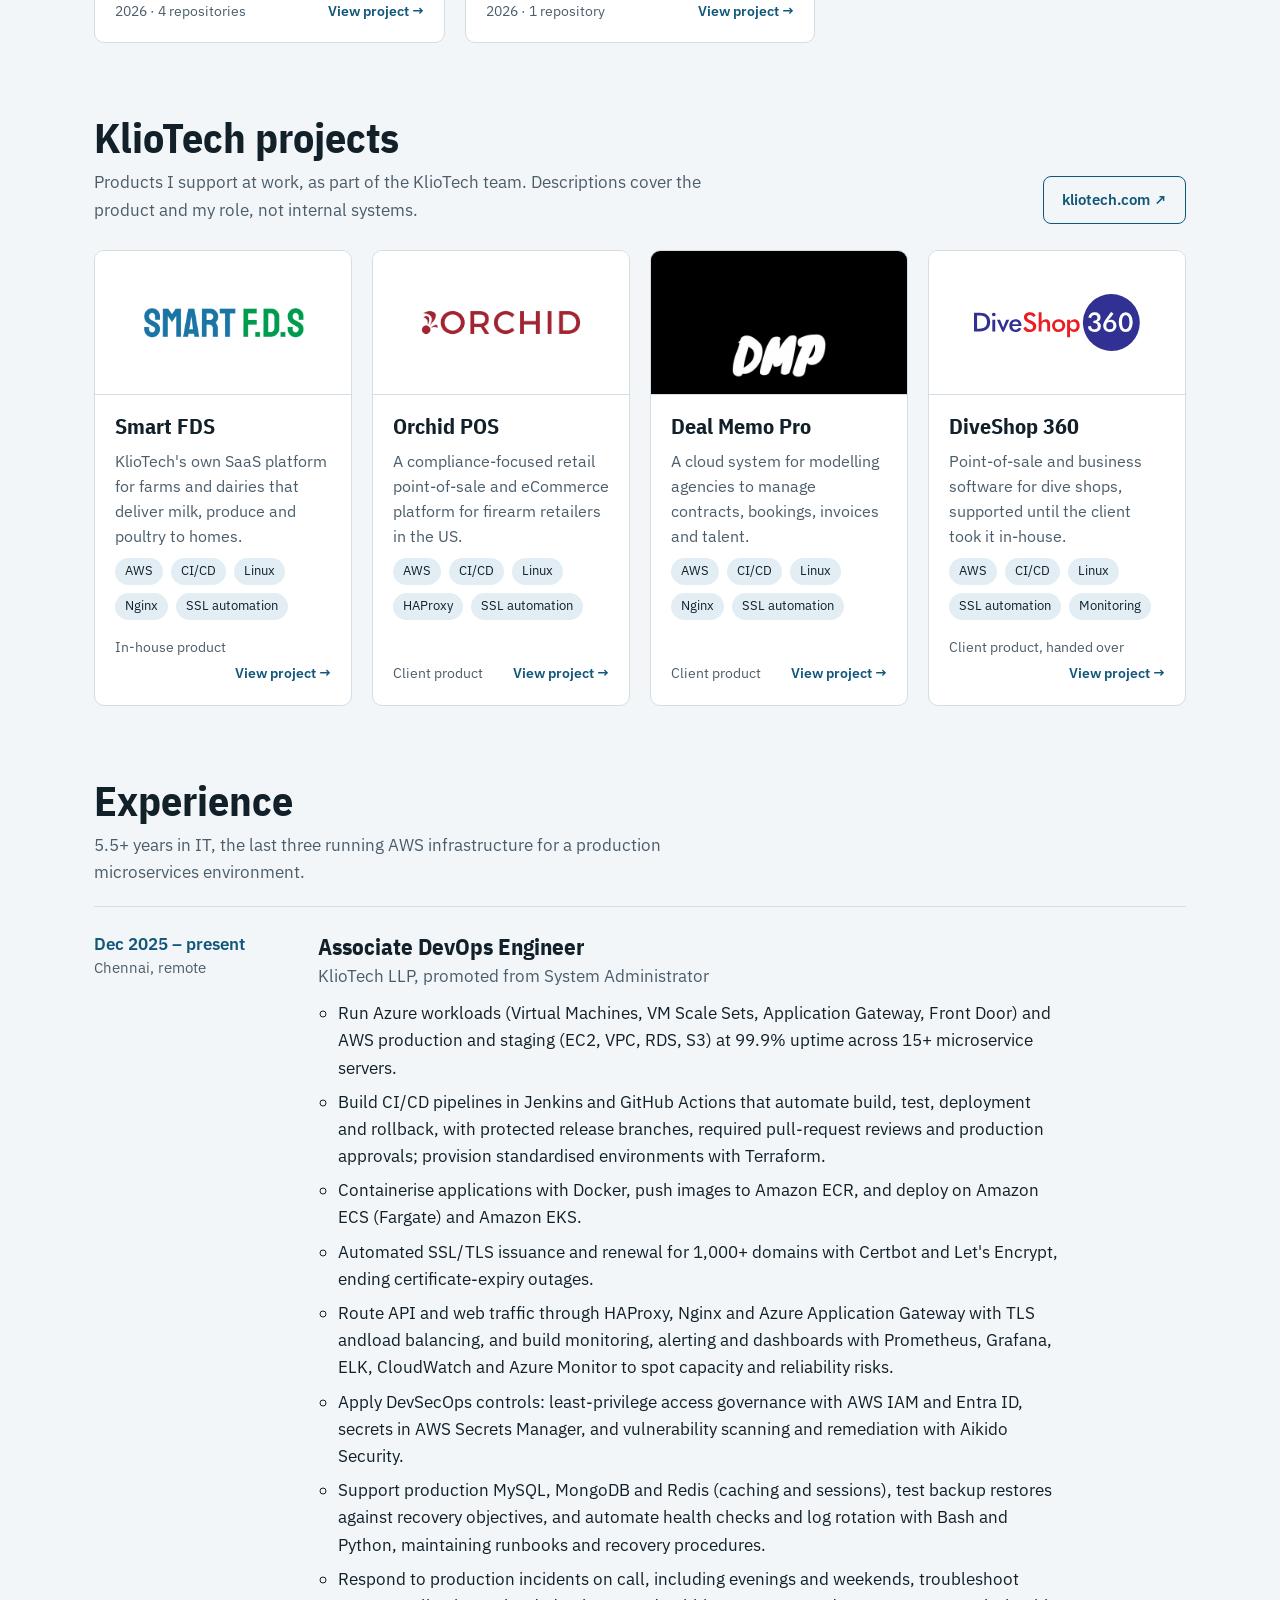
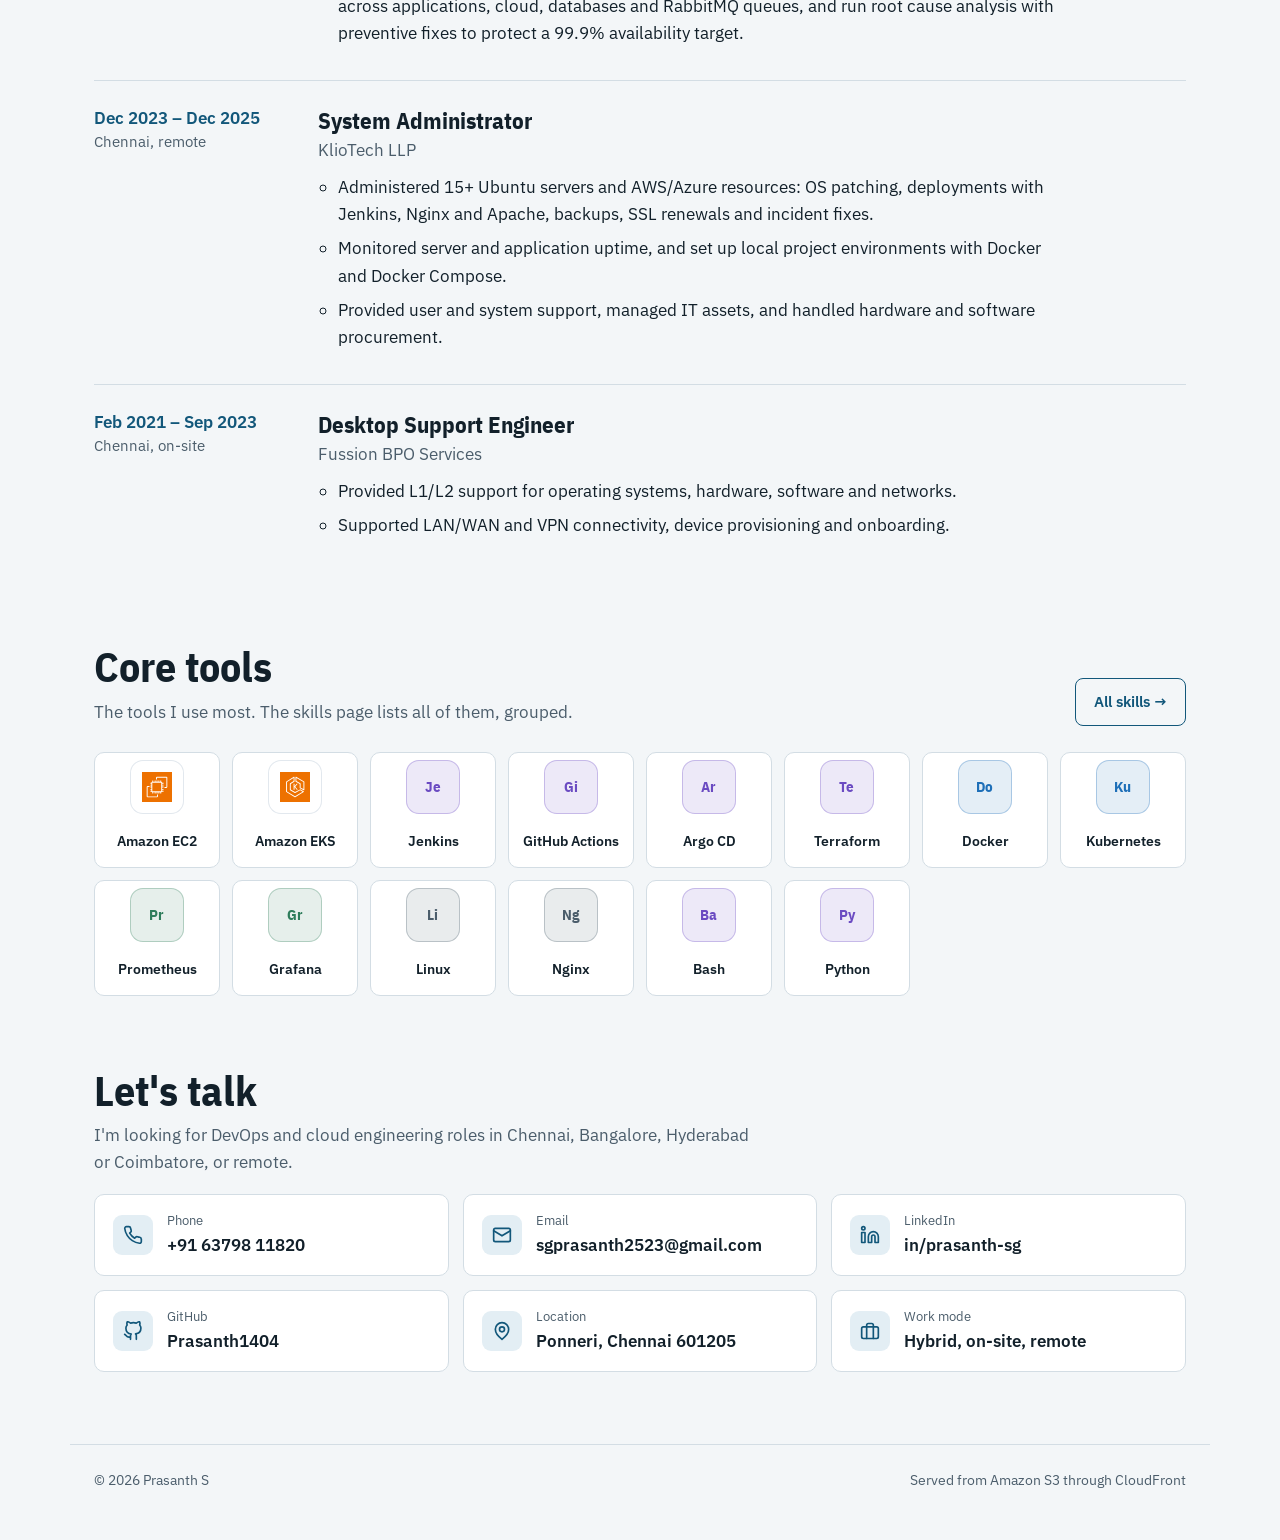
==== commit 1011eab2: "Update index.html" ====
--- a/site/index.html
+++ b/site/index.html
@@ -125,9 +125,9 @@
               <h3>System Administrator</h3>
               <p class="org">KlioTech LLP</p>
               <ul>
-                <li>Administered 15+ Ubuntu servers: maintenance, updates, troubleshooting and availability.</li>
-                <li>Deployed applications with GitHub, Jenkins, Nginx and Apache, and managed AWS resources and IAM access.</li>
-                <li>Handled backup and recovery, certificate renewals, health checks and maintenance automation.</li>
+                <li>Administered 15+ Ubuntu servers and AWS/Azure resources: OS patching, deployments with Jenkins, Nginx and Apache, backups, SSL renewals and incident fixes.</li>
+                <li>Monitored server and application uptime, and set up local project environments with Docker and Docker Compose.</li>
+                <li>Provided user and system support, managed IT assets, and handled hardware and software procurement.</li>
               </ul>
             </div>
           </li>
@@ -137,8 +137,8 @@
               <h3>Desktop Support Engineer</h3>
               <p class="org">Fussion BPO Services</p>
               <ul>
-                <li>Resolved L1 and L2 issues across operating systems, hardware, software and networks.</li>
-                <li>Supported LAN, WAN and VPN connectivity, device provisioning and onboarding.</li>
+                <li>Provided L1/L2 support for operating systems, hardware, software and networks.</li>
+                <li>Supported LAN/WAN and VPN connectivity, device provisioning and onboarding.</li>
               </ul>
             </div>
           </li>
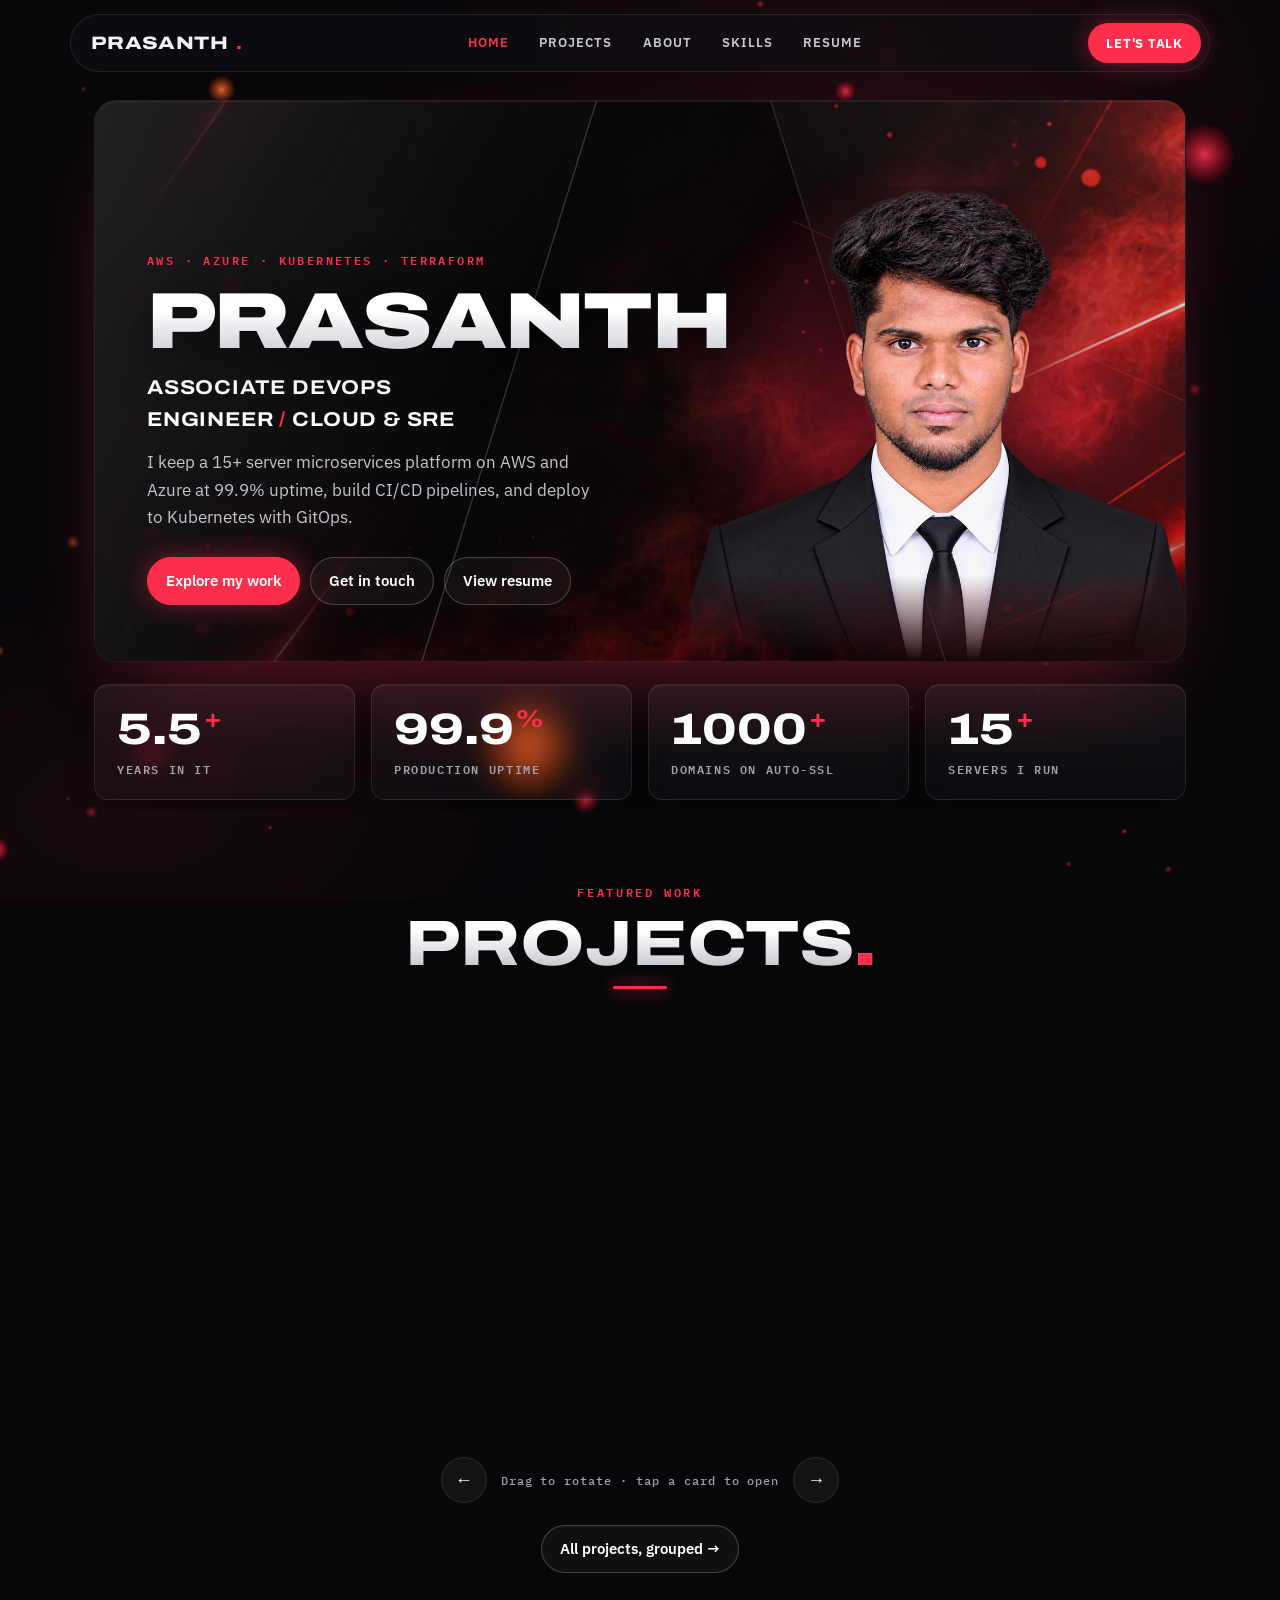
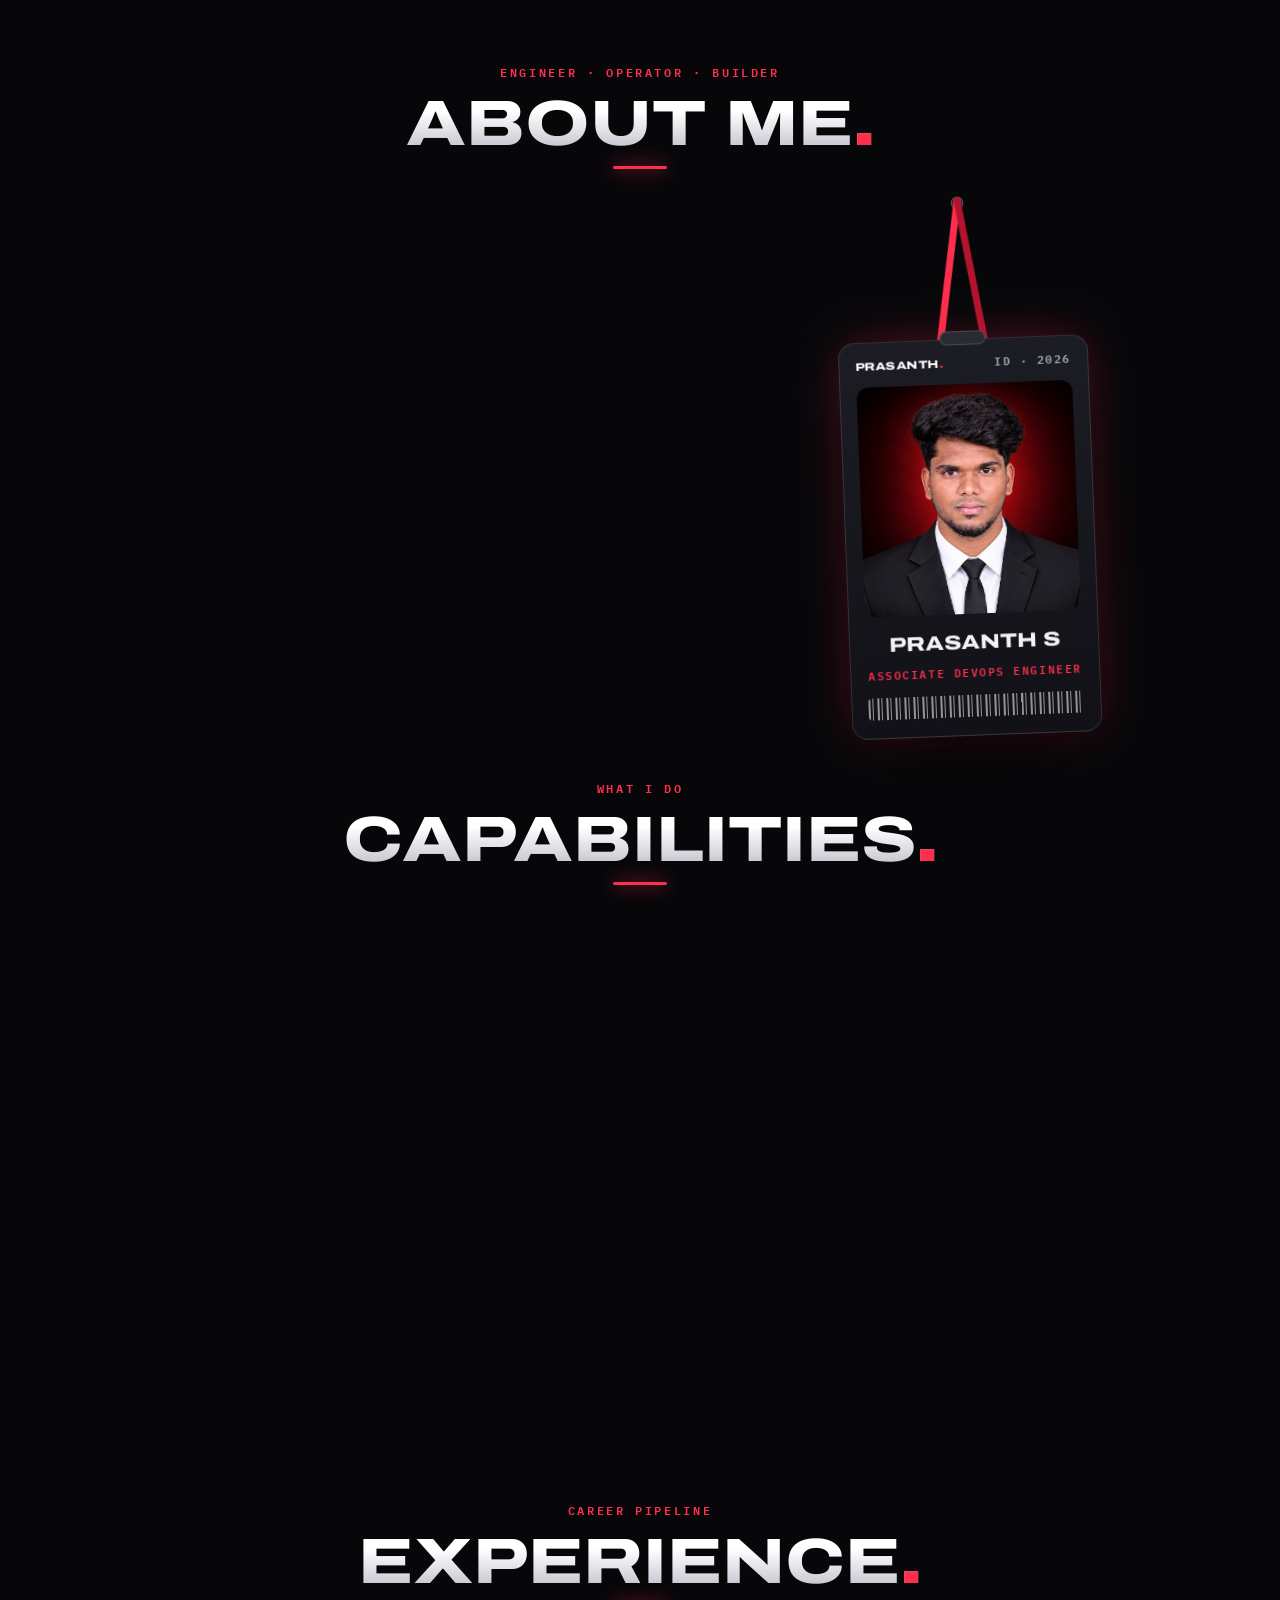
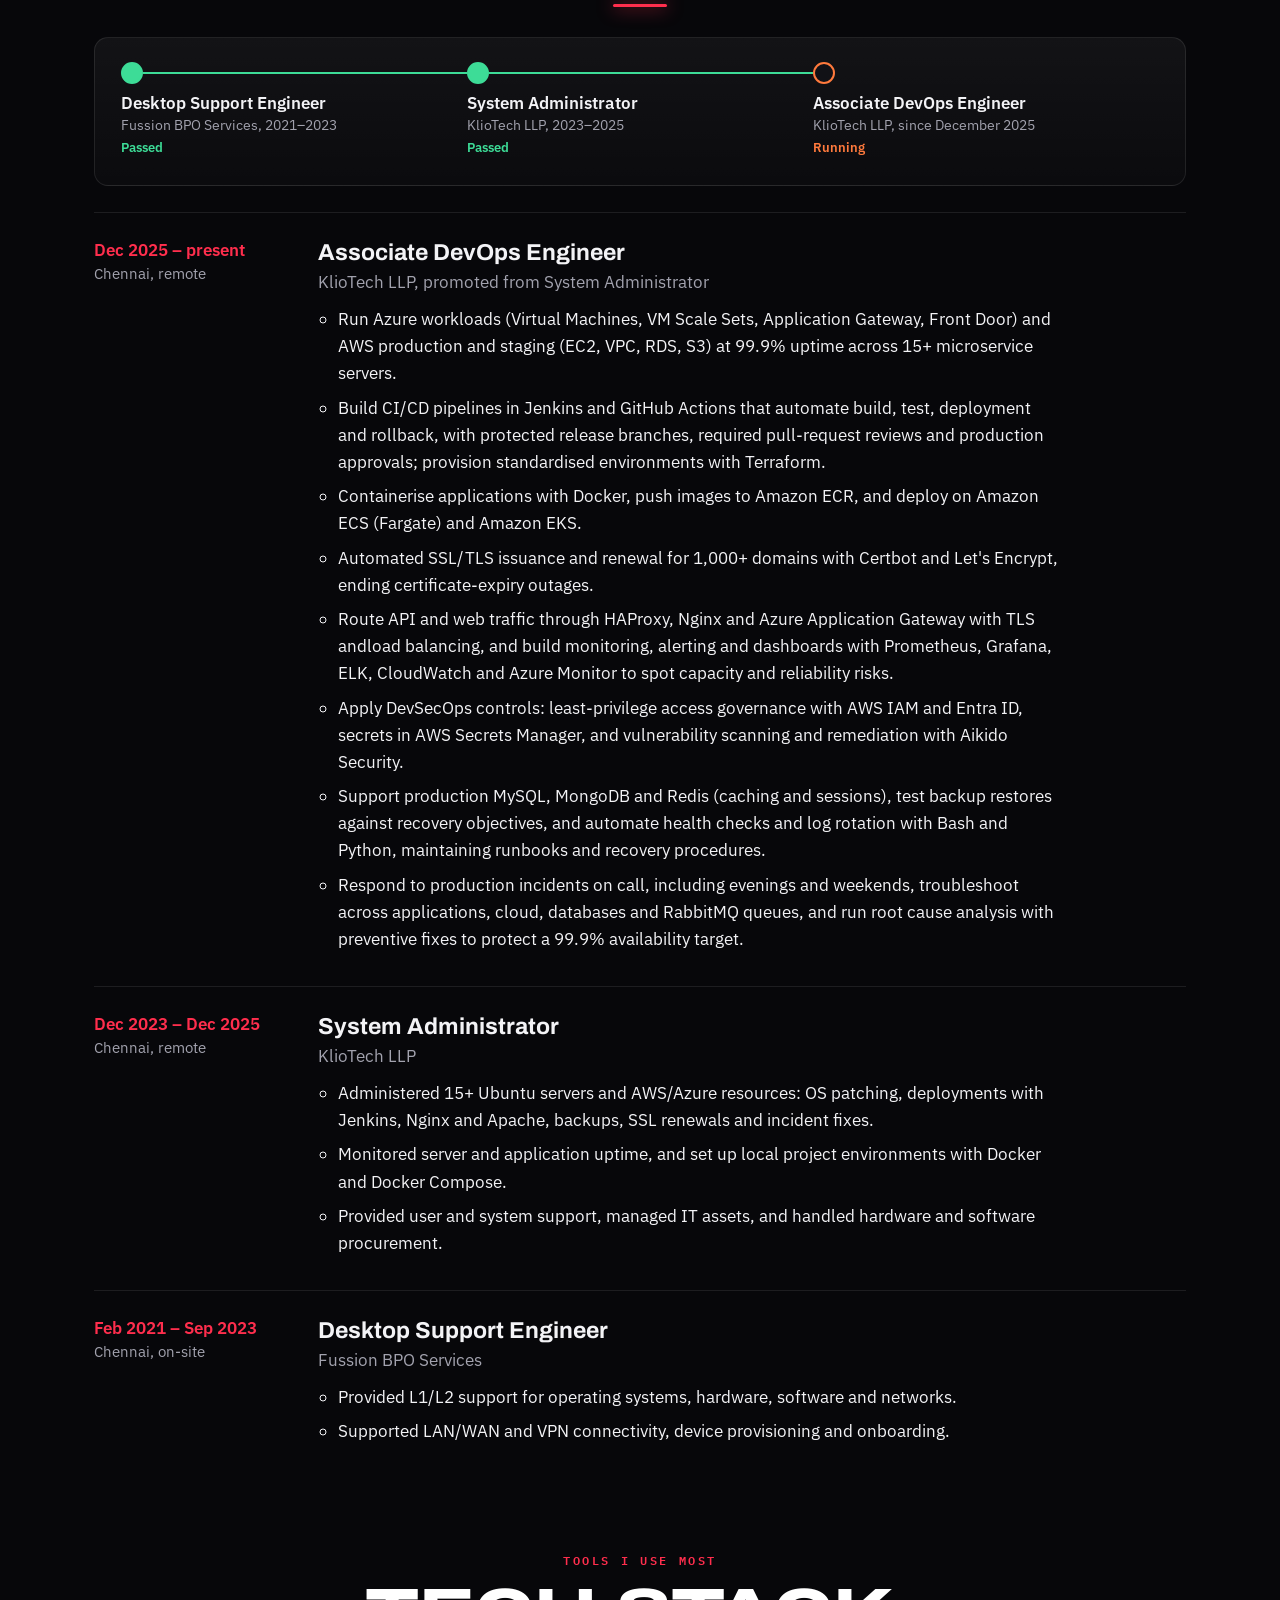
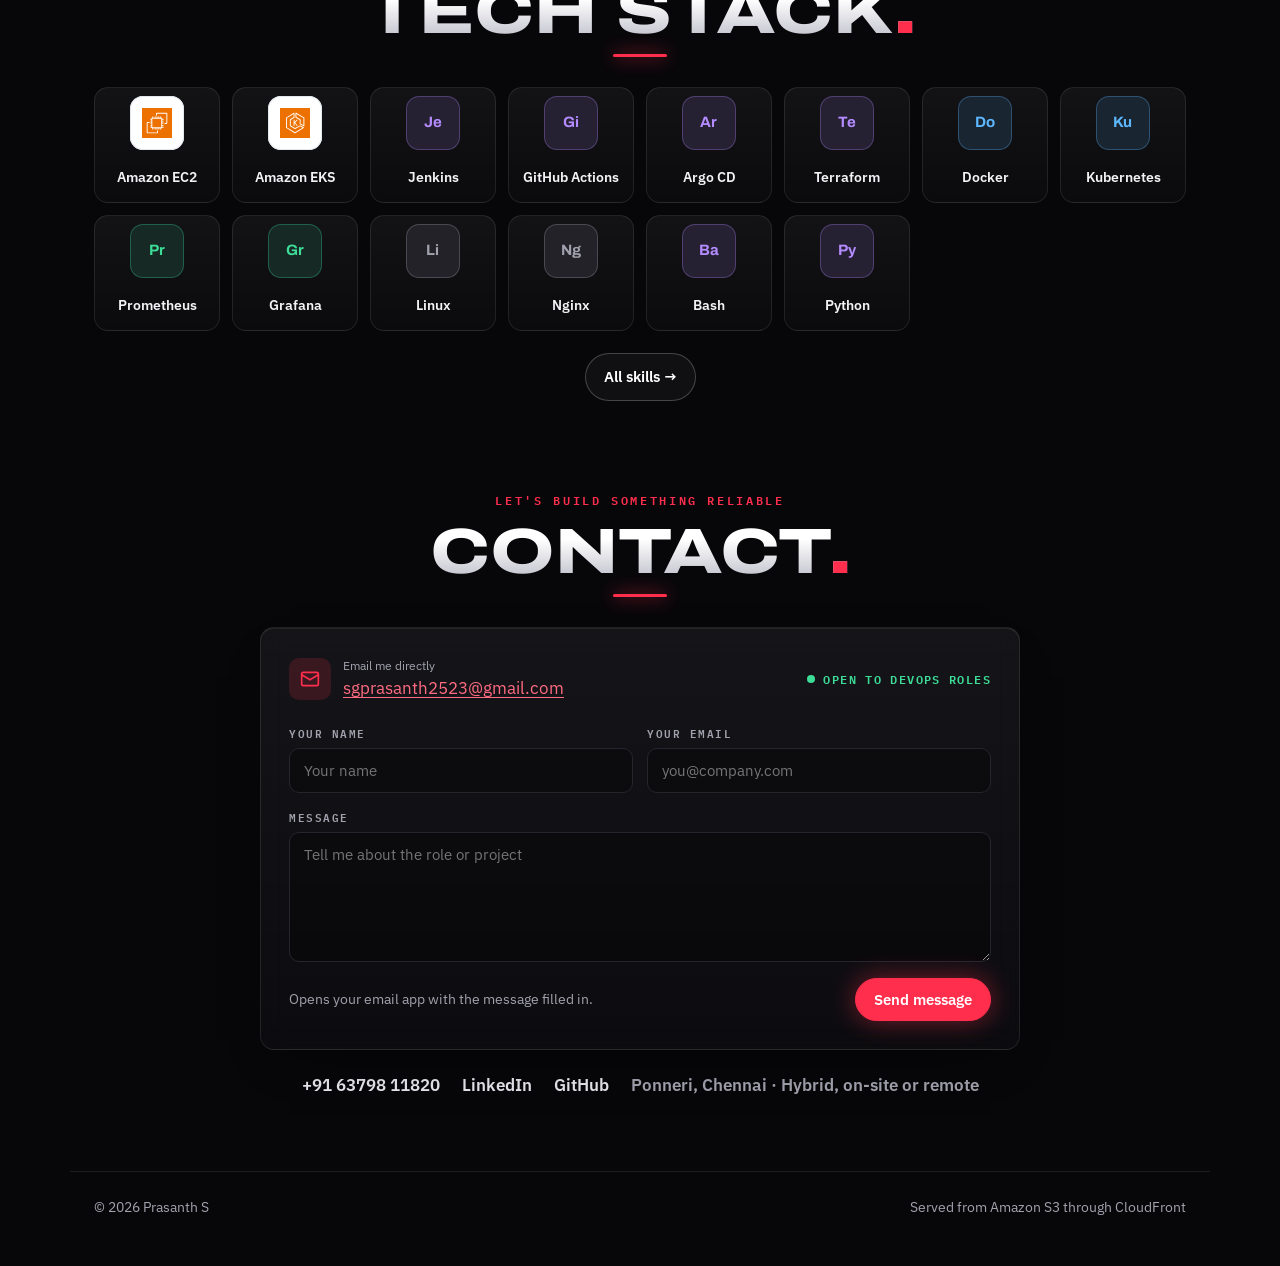
==== commit 87249e60: "3D design" ====
--- a/site/index.html
+++ b/site/index.html
@@ -4,103 +4,152 @@
   <meta charset="utf-8">
   <meta name="viewport" content="width=device-width, initial-scale=1, viewport-fit=cover">
   <title>Prasanth S – DevOps Engineer, Chennai</title>
-  <meta name="description" content="Prasanth S, AWS DevOps Engineer in Chennai: Terraform, Amazon EKS, Argo CD GitOps, GitHub Actions, Docker and Kubernetes.">
-  <meta property="og:title" content="Prasanth S – DevOps Engineer, Chennai">
-  <meta property="og:description" content="Prasanth S, AWS DevOps Engineer in Chennai: Terraform, Amazon EKS, Argo CD GitOps, GitHub Actions, Docker and Kubernetes.">
+  <meta name="description" content="Prasanth S, Associate DevOps Engineer in Chennai: AWS, Azure, Kubernetes (EKS), Terraform, Argo CD GitOps, CI/CD and observability.">
+  <meta property="og:title" content="Prasanth S – DevOps Engineer">
+  <meta property="og:description" content="AWS, Azure, Kubernetes, Terraform and GitOps.">
   <meta property="og:image" content="https://prasanth.space/images/profile.jpg">
+  <meta name="theme-color" content="#07070A">
   <link rel="icon" href="favicon.svg" type="image/svg+xml">
   <link rel="preconnect" href="https://fonts.googleapis.com">
   <link rel="preconnect" href="https://fonts.gstatic.com" crossorigin>
-  <link href="https://fonts.googleapis.com/css2?family=IBM+Plex+Mono:wght@400;500&family=IBM+Plex+Sans+Condensed:wght@500;700&family=IBM+Plex+Sans:wght@400;500;600&display=swap" rel="stylesheet">
+  <link href="https://fonts.googleapis.com/css2?family=Archivo:wdth,wght@62..125,500..900&family=IBM+Plex+Mono:wght@400;500;600;700&family=IBM+Plex+Sans:wght@400;500;600;700&display=swap" rel="stylesheet">
   <link rel="stylesheet" href="css/style.css">
 </head>
 <body data-page="home">
+  <div id="loader" aria-hidden="true">
+    <span class="count">0</span>
+    <p class="tag">The <em>engineer</em> who turns <em>code</em><br>into <em>reliable infrastructure</em></p>
+    <span class="bar"></span>
+  </div>
+  <canvas id="fx" aria-hidden="true"></canvas>
   <header class="site-header">
-    <nav class="wrap nav" aria-label="Main">
-      <a class="brand" href="index.html"><img src="favicon.svg" alt="" width="30" height="30"><span>Prasanth S</span></a>
+    <nav class="nav" aria-label="Main">
+      <a class="brand" href="index.html">Prasanth<b>.</b></a>
       <ul class="nav-links">
         <li><a href="index.html" data-nav="home">Home</a></li>
         <li><a href="projects.html" data-nav="projects">Projects</a></li>
-        <li><a href="index.html#experience" data-nav="experience">Experience</a></li>
+        <li><a href="index.html#about" data-nav="about">About</a></li>
         <li><a href="skills.html" data-nav="skills">Skills</a></li>
-        <li><a href="index.html#contact" data-nav="contact">Contact</a></li>
+        <li><a href="resume.html" data-nav="resume">Resume</a></li>
       </ul>
+      <a class="nav-cta" href="index.html#contact">Let's talk</a>
     </nav>
   </header>
 
   <main>
-    <section class="hero">
-      <div class="wrap hero-grid">
-        <div>
-          <div class="hero-top">
-            <div class="avatar"><img src="images/profile.jpg" alt="Prasanth S" width="112" height="112">PS</div>
-            <span class="status-pill">Open to DevOps roles</span>
-          </div>
-          <h1 class="name">Prasanth S</h1>
-          <p class="role">DevOps Engineer building <span class="typed" data-typed='["on AWS with Terraform","GitOps with Argo CD","on Amazon EKS","CI/CD with GitHub Actions"]'>on AWS with Terraform</span></p>
-          <p class="intro">I run production infrastructure on AWS: 15+ servers in a microservices setup kept at 99.9% uptime, CI/CD pipelines in Jenkins and GitHub Actions, and SSL renewal automated for more than 1,000 domains.</p>
-          <div class="actions">
-            <a class="btn primary" href="tel:+916379811820"><svg viewBox="0 0 24 24" fill="none" stroke="currentColor" stroke-width="2" stroke-linecap="round" stroke-linejoin="round" aria-hidden="true"><path d="M22 16.9v3a2 2 0 0 1-2.2 2 19.8 19.8 0 0 1-8.6-3.1 19.5 19.5 0 0 1-6-6A19.8 19.8 0 0 1 2.1 4.2 2 2 0 0 1 4.1 2h3a2 2 0 0 1 2 1.7c.1.9.4 1.8.7 2.7a2 2 0 0 1-.5 2.1L8 9.8a16 16 0 0 0 6 6l1.3-1.3a2 2 0 0 1 2.1-.5c.9.3 1.8.6 2.7.7a2 2 0 0 1 1.7 2z"/></svg>Call me</a>
-            <a class="btn" href="mailto:sgprasanth2523@gmail.com"><svg viewBox="0 0 24 24" fill="none" stroke="currentColor" stroke-width="2" stroke-linecap="round" stroke-linejoin="round" aria-hidden="true"><rect x="2" y="4" width="20" height="16" rx="2"/><path d="m22 7-10 6L2 7"/></svg>Email</a>
-            <a class="btn" href="resume.html" data-resume hidden><svg viewBox="0 0 24 24" fill="none" stroke="currentColor" stroke-width="2" stroke-linecap="round" stroke-linejoin="round" aria-hidden="true"><path d="M14 2H6a2 2 0 0 0-2 2v16a2 2 0 0 0 2 2h12a2 2 0 0 0 2-2V8z"/><path d="M14 2v6h6"/><path d="M8 13h8M8 17h5"/></svg>View resume</a>
-            <a class="btn" href="projects.html">See projects</a>
-          </div>
-        </div>
-        <dl class="facts">
-          <div><dt>Experience</dt><dd class="big">5.5+ years</dd></div>
-          <div><dt>Production uptime</dt><dd class="big">99.9%</dd></div>
-          <div><dt>Phone</dt><dd><a href="tel:+916379811820">+91 63798 11820</a></dd></div>
-          <div><dt>Based in</dt><dd>Ponneri, Chennai</dd></div>
-          <div class="wide"><dt>Email</dt><dd><a href="mailto:sgprasanth2523@gmail.com">sgprasanth2523@gmail.com</a></dd></div>
-          <div class="wide"><dt>Open to</dt><dd>Hybrid, on-site and remote roles in Chennai, Bangalore, Hyderabad, Coimbatore</dd></div>
-        </dl>
-      </div>
-    </section>
-
-    <section class="block reveal" aria-labelledby="path-h">
-      <div class="wrap">
-        <h2 class="title" id="path-h">Career pipeline</h2>
-        <p class="lede" style="margin-bottom:20px">Each stage built on the one before it.</p>
-        <div class="pipeline">
+    <section class="hero3d" id="top">
+      <div class="wrap">
+        <div class="hero-frame" data-tilt>
+          <svg class="hero-lines" viewBox="0 0 1000 560" preserveAspectRatio="none" aria-hidden="true">
+            <path d="M460 0 L300 560" stroke="rgba(255,255,255,0.35)" stroke-width="1.2" fill="none"/>
+            <path d="M620 0 L780 560" stroke="rgba(255,255,255,0.25)" stroke-width="1.2" fill="none"/>
+            <path d="M640 120 L1000 300" stroke="rgba(255,46,77,0.5)" stroke-width="1" fill="none"/>
+          </svg>
+          <div class="hero-copy">
+            <p class="hero-eyebrow">AWS · Azure · Kubernetes · Terraform</p>
+            <h1 class="hero-name">Prasanth</h1>
+            <p class="hero-role">Associate DevOps Engineer<span>/</span>Cloud &amp; SRE</p>
+            <p class="hero-intro">I keep a 15+ server microservices platform on AWS and Azure at 99.9% uptime, build CI/CD pipelines, and deploy to Kubernetes with GitOps.</p>
+            <div class="actions">
+              <a class="btn primary" href="#projects">Explore my work</a>
+              <a class="btn" href="#contact">Get in touch</a>
+              <a class="btn" href="resume.html" data-resume hidden>View resume</a>
+            </div>
+          </div>
+          <div class="hero-portrait"><span class="glow" aria-hidden="true"></span></div>
+        </div>
+
+        <div class="stats">
+          <div class="stat glass"><div class="num" data-count="5.5" data-suffix="+">0</div><p>Years in IT</p></div>
+          <div class="stat glass"><div class="num" data-count="99.9" data-suffix="%">0</div><p>Production uptime</p></div>
+          <div class="stat glass"><div class="num" data-count="1000" data-suffix="+">0</div><p>Domains on auto-SSL</p></div>
+          <div class="stat glass"><div class="num" data-count="15" data-suffix="+">0</div><p>Servers I run</p></div>
+        </div>
+      </div>
+    </section>
+
+    <section class="block" id="projects" aria-labelledby="proj-h">
+      <div class="wrap">
+        <span class="kicker">Featured work</span>
+        <h2 class="title3d" id="proj-h">Projects<span>.</span></h2>
+        <div class="title-rule"></div>
+        <div class="ring-stage" id="ring-stage" tabindex="0" aria-label="Projects carousel. Drag, or use the arrow keys, to rotate.">
+          <div class="ring" id="ring"></div>
+        </div>
+        <div class="ring-controls">
+          <button class="ring-btn" id="ring-prev" type="button" aria-label="Previous project">←</button>
+          <span class="ring-hint">Drag to rotate · tap a card to open</span>
+          <button class="ring-btn" id="ring-next" type="button" aria-label="Next project">→</button>
+        </div>
+        <p style="text-align:center;margin-top:22px"><a class="btn" href="projects.html">All projects, grouped →</a></p>
+      </div>
+    </section>
+
+    <section class="block" id="about" aria-labelledby="about-h">
+      <div class="wrap">
+        <span class="kicker">Engineer · Operator · Builder</span>
+        <h2 class="title3d" id="about-h">About me<span>.</span></h2>
+        <div class="title-rule"></div>
+        <div class="about-grid">
+          <div class="about-card glass reveal">
+            <p>I'm an Associate DevOps Engineer at KlioTech in Chennai, promoted from System Administrator in December 2025. I run AWS and Azure infrastructure for in-house and client products, and I care most about calm releases and boring, reliable production.</p>
+            <p>Before DevOps I spent two and a half years in desktop support, which is where I learned to troubleshoot anything methodically.</p>
+            <h4>Technologies</h4>
+            <ul class="chips">
+              <li>AWS</li><li>Azure</li><li>Kubernetes (EKS)</li><li>Terraform</li><li>Docker</li><li>Helm</li><li>Argo CD</li><li>Jenkins</li><li>GitHub Actions</li><li>Prometheus</li><li>Grafana</li><li>Python</li><li>Bash</li>
+            </ul>
+            <h4>Areas of focus</h4>
+            <ul class="chips">
+              <li>CI/CD and GitOps</li><li>Infrastructure as code</li><li>Observability and on-call</li><li>Cloud security</li><li>Backup and recovery</li>
+            </ul>
+          </div>
+          <div class="badge-wrap" aria-label="ID badge. Drag it to swing.">
+            <svg width="20" height="20" viewBox="0 0 20 20" style="position:absolute;top:-6px;left:calc(50% - 10px)" aria-hidden="true"><circle cx="10" cy="10" r="6" fill="#2A2A33" stroke="rgba(255,255,255,0.25)"/></svg>
+            <div class="badge-swing" id="badge-swing">
+              <svg class="badge-strap" id="badge-strap" viewBox="0 0 120 150" aria-hidden="true">
+                <path d="M60 2 L38 142" stroke="#FF2E4D" stroke-width="7" stroke-linecap="round"/>
+                <path d="M60 2 L82 142" stroke="#B3132D" stroke-width="7" stroke-linecap="round"/>
+              </svg>
+              <div class="badge" id="badge">
+                <div class="bhead"><b>Prasanth<i>.</i></b><span>ID · 2026</span></div>
+                <div class="bphoto"><img src="images/profile.jpg" alt="Prasanth S"></div>
+                <div class="bname">Prasanth S</div>
+                <div class="brole">Associate DevOps Engineer</div>
+                <div class="bcode" aria-hidden="true"></div>
+              </div>
+            </div>
+          </div>
+        </div>
+      </div>
+    </section>
+
+    <section class="block" id="services" aria-labelledby="svc-h">
+      <div class="wrap">
+        <span class="kicker">What I do</span>
+        <h2 class="title3d" id="svc-h">Capabilities<span>.</span></h2>
+        <div class="title-rule"></div>
+        <ul class="svc-list">
+          <li class="svc glass reveal"><span class="n">01</span><div><h3>Cloud infrastructure on AWS and Azure</h3><p>VPCs, compute, databases and load balancers, provisioned as code.</p></div><span class="tags">EC2 · EKS · RDS · VMSS · Terraform</span></li>
+          <li class="svc glass reveal"><span class="n">02</span><div><h3>CI/CD and GitOps</h3><p>Pipelines with tests, approvals and rollback; deployments straight from Git.</p></div><span class="tags">Jenkins · GitHub Actions · Argo CD</span></li>
+          <li class="svc glass reveal"><span class="n">03</span><div><h3>Kubernetes and containers</h3><p>Docker images, Helm releases, ingress, storage and troubleshooting.</p></div><span class="tags">Docker · Kubernetes · Helm</span></li>
+          <li class="svc glass reveal"><span class="n">04</span><div><h3>Observability and on-call</h3><p>Dashboards and alerts, incident response and root cause analysis.</p></div><span class="tags">Prometheus · Grafana · ELK</span></li>
+          <li class="svc glass reveal"><span class="n">05</span><div><h3>Security and reliability</h3><p>Least-privilege access, secrets, TLS for 1,000+ domains, tested restores.</p></div><span class="tags">IAM · Entra ID · Let's Encrypt</span></li>
+        </ul>
+      </div>
+    </section>
+
+    <section class="block" id="experience" aria-labelledby="exp-h">
+      <div class="wrap">
+        <span class="kicker">Career pipeline</span>
+        <h2 class="title3d" id="exp-h">Experience<span>.</span></h2>
+        <div class="title-rule"></div>
+        <div class="pipeline reveal" style="margin-bottom:26px">
           <ol class="stages">
             <li class="stage" style="--i:0"><span class="dot" aria-hidden="true"></span><strong>Desktop Support Engineer</strong><span>Fussion BPO Services, 2021–2023</span><span class="st">Passed</span></li>
             <li class="stage" style="--i:1"><span class="dot" aria-hidden="true"></span><strong>System Administrator</strong><span>KlioTech LLP, 2023–2025</span><span class="st">Passed</span></li>
             <li class="stage current" style="--i:2"><span class="dot" aria-hidden="true"></span><strong>Associate DevOps Engineer</strong><span>KlioTech LLP, since December 2025</span><span class="st">Running</span></li>
           </ol>
         </div>
-      </div>
-    </section>
-
-    <section class="block" id="projects" aria-labelledby="proj-h">
-      <div class="wrap">
-        <div class="section-head">
-          <div>
-            <h2 class="title" id="proj-h">My projects</h2>
-            <p class="lede">Personal projects, each with its own page and live, interactive diagrams for every repository.</p>
-          </div>
-          <a class="btn" href="projects.html">All projects →</a>
-        </div>
-        <div class="cards" id="project-cards"></div>
-      </div>
-    </section>
-
-    <section class="block" id="kliotech" aria-labelledby="kl-h">
-      <div class="wrap">
-        <div class="section-head">
-          <div>
-            <h2 class="title" id="kl-h">KlioTech projects</h2>
-            <p class="lede">Products I support at work, as part of the KlioTech team. Descriptions cover the product and my role, not internal systems.</p>
-          </div>
-          <a class="btn" href="https://kliotech.com/" target="_blank" rel="noopener">kliotech.com ↗</a>
-        </div>
-        <div class="cards cols-4" id="company-cards"></div>
-      </div>
-    </section>
-
-    <section class="block reveal" id="experience" aria-labelledby="exp-h">
-      <div class="wrap">
-        <h2 class="title" id="exp-h">Experience</h2>
-        <p class="lede" style="margin-bottom:20px">5.5+ years in IT, the last three running AWS infrastructure for a production microservices environment.</p>
         <ol class="jobs">
           <li class="job">
             <div class="when">Dec 2025 – present<span>Chennai, remote</span></div>
@@ -148,28 +197,39 @@
 
     <section class="block" id="skills" aria-labelledby="skills-h">
       <div class="wrap">
-        <div class="section-head">
-          <div>
-            <h2 class="title" id="skills-h">Core tools</h2>
-            <p class="lede">The tools I use most. The skills page lists all of them, grouped.</p>
-          </div>
-          <a class="btn" href="skills.html">All skills →</a>
-        </div>
+        <span class="kicker">Tools I use most</span>
+        <h2 class="title3d" id="skills-h">Tech stack<span>.</span></h2>
+        <div class="title-rule"></div>
         <ul class="skill-grid skill-strip" id="skill-strip"></ul>
-      </div>
-    </section>
-
-    <section class="block reveal" id="contact" aria-labelledby="contact-h">
-      <div class="wrap">
-        <h2 class="title" id="contact-h">Let's talk</h2>
-        <p class="lede" style="margin-bottom:18px">I'm looking for DevOps and cloud engineering roles in Chennai, Bangalore, Hyderabad or Coimbatore, or remote.</p>
-        <div class="contact-grid">
-          <a class="contact-item" href="tel:+916379811820"><span class="ic"><svg viewBox="0 0 24 24" fill="none" stroke="currentColor" stroke-width="2" stroke-linecap="round" stroke-linejoin="round" aria-hidden="true"><path d="M22 16.9v3a2 2 0 0 1-2.2 2 19.8 19.8 0 0 1-8.6-3.1 19.5 19.5 0 0 1-6-6A19.8 19.8 0 0 1 2.1 4.2 2 2 0 0 1 4.1 2h3a2 2 0 0 1 2 1.7c.1.9.4 1.8.7 2.7a2 2 0 0 1-.5 2.1L8 9.8a16 16 0 0 0 6 6l1.3-1.3a2 2 0 0 1 2.1-.5c.9.3 1.8.6 2.7.7a2 2 0 0 1 1.7 2z"/></svg></span><span><small>Phone</small><strong>+91 63798 11820</strong></span></a>
-          <a class="contact-item" href="mailto:sgprasanth2523@gmail.com"><span class="ic"><svg viewBox="0 0 24 24" fill="none" stroke="currentColor" stroke-width="2" stroke-linecap="round" stroke-linejoin="round" aria-hidden="true"><rect x="2" y="4" width="20" height="16" rx="2"/><path d="m22 7-10 6L2 7"/></svg></span><span><small>Email</small><strong>sgprasanth2523@gmail.com</strong></span></a>
-          <a class="contact-item" href="https://linkedin.com/in/prasanth-sg" target="_blank" rel="noopener"><span class="ic"><svg viewBox="0 0 24 24" fill="none" stroke="currentColor" stroke-width="2" stroke-linecap="round" stroke-linejoin="round" aria-hidden="true"><path d="M16 8a6 6 0 0 1 6 6v7h-4v-7a2 2 0 0 0-4 0v7h-4v-7a6 6 0 0 1 6-6z"/><rect x="2" y="9" width="4" height="12"/><circle cx="4" cy="4" r="2"/></svg></span><span><small>LinkedIn</small><strong>in/prasanth-sg</strong></span></a>
-          <a class="contact-item" href="https://github.com/Prasanth1404" target="_blank" rel="noopener"><span class="ic"><svg viewBox="0 0 24 24" fill="none" stroke="currentColor" stroke-width="2" stroke-linecap="round" stroke-linejoin="round" aria-hidden="true"><path d="M9 19c-5 1.5-5-2.5-7-3m14 6v-3.9a3.4 3.4 0 0 0-.9-2.6c3.1-.3 6.4-1.5 6.4-7A5.4 5.4 0 0 0 20 4.8 5 5 0 0 0 19.9 1S18.7.6 16 2.5a13.4 13.4 0 0 0-7 0C6.3.6 5.1 1 5.1 1A5 5 0 0 0 5 4.8a5.4 5.4 0 0 0-1.5 3.8c0 5.4 3.3 6.6 6.4 7A3.4 3.4 0 0 0 9 18.1V22"/></svg></span><span><small>GitHub</small><strong>Prasanth1404</strong></span></a>
-          <div class="contact-item"><span class="ic"><svg viewBox="0 0 24 24" fill="none" stroke="currentColor" stroke-width="2" stroke-linecap="round" stroke-linejoin="round" aria-hidden="true"><path d="M20 10c0 6-8 12-8 12s-8-6-8-12a8 8 0 0 1 16 0z"/><circle cx="12" cy="10" r="3"/></svg></span><span><small>Location</small><strong>Ponneri, Chennai 601205</strong></span></div>
-          <div class="contact-item"><span class="ic"><svg viewBox="0 0 24 24" fill="none" stroke="currentColor" stroke-width="2" stroke-linecap="round" stroke-linejoin="round" aria-hidden="true"><rect x="2" y="7" width="20" height="14" rx="2"/><path d="M16 21V5a2 2 0 0 0-2-2h-4a2 2 0 0 0-2 2v16"/></svg></span><span><small>Work mode</small><strong>Hybrid, on-site, remote</strong></span></div>
+        <p style="text-align:center;margin-top:22px"><a class="btn" href="skills.html">All skills →</a></p>
+      </div>
+    </section>
+
+    <section class="block" id="contact" aria-labelledby="contact-h">
+      <div class="wrap">
+        <span class="kicker">Let's build something reliable</span>
+        <h2 class="title3d" id="contact-h">Contact<span>.</span></h2>
+        <div class="title-rule"></div>
+        <form class="contact-card glass" id="contact-form">
+          <div class="contact-top">
+            <div class="who"><span class="ic"><svg viewBox="0 0 24 24" width="20" height="20" fill="none" stroke="currentColor" stroke-width="2" stroke-linecap="round" stroke-linejoin="round" aria-hidden="true"><rect x="2" y="4" width="20" height="16" rx="2"/><path d="m22 7-10 6L2 7"/></svg></span><span><small>Email me directly</small><a href="mailto:sgprasanth2523@gmail.com">sgprasanth2523@gmail.com</a></span></div>
+            <span class="avail">Open to DevOps roles</span>
+          </div>
+          <div class="form-grid">
+            <div class="field"><label for="f-name">Your name</label><input id="f-name" name="name" autocomplete="name" required placeholder="Your name"></div>
+            <div class="field"><label for="f-mail">Your email</label><input id="f-mail" name="email" type="email" autocomplete="email" placeholder="you@company.com"></div>
+            <div class="field full"><label for="f-msg">Message</label><textarea id="f-msg" name="message" required placeholder="Tell me about the role or project"></textarea></div>
+          </div>
+          <div class="form-foot">
+            <small>Opens your email app with the message filled in.</small>
+            <button class="btn primary" type="submit">Send message</button>
+          </div>
+        </form>
+        <div class="quick-links">
+          <a href="tel:+916379811820">+91 63798 11820</a>
+          <a href="https://linkedin.com/in/prasanth-sg" target="_blank" rel="noopener">LinkedIn</a>
+          <a href="https://github.com/Prasanth1404" target="_blank" rel="noopener">GitHub</a>
+          <span style="color:var(--slate)">Ponneri, Chennai · Hybrid, on-site or remote</span>
         </div>
       </div>
     </section>
@@ -185,5 +245,6 @@
   <script src="js/skills-data.js"></script>
   <script src="js/diagram.js"></script>
   <script src="js/site.js"></script>
+  <script src="js/fx.js"></script>
 </body>
 </html>
--- a/site/css/style.css
+++ b/site/css/style.css
@@ -1,51 +1,33 @@
 /* ============ Tokens ============ */
+/* ============ Tokens: dark crimson theme ============ */
 :root {
-  color-scheme: light;
-  --paper: #F3F6F8;
-  --surface: #FFFFFF;
-  --raised: #FAFCFD;
-  --ink: #12202A;
-  --slate: #4B5D6B;
-  --harbor: #12577A;
-  --harbor-soft: #E3EEF4;
-  --signal: #B86E00;
-  --line: #D3DDE4;
-  --done: #2E7D5B;
-  /* diagram kinds */
-  --k-user: #4B5D6B;
-  --k-git: #6B4BC2;
-  --k-aws: #C76A00;
-  --k-k8s: #1E6FB8;
-  --k-data: #2E7D5B;
-  --k-sec: #B8293F;
+  color-scheme: dark;
+  --paper: #07070A;
+  --surface: #111116;
+  --raised: #16161D;
+  --glass: rgba(255, 255, 255, 0.045);
+  --glass-line: rgba(255, 255, 255, 0.09);
+  --ink: #F3F3F6;
+  --slate: #A2A2AE;
+  --harbor: #FF2E4D;
+  --harbor-soft: rgba(255, 46, 77, 0.14);
+  --signal: #FF7A3D;
+  --line: #25252E;
+  --done: #3DDC97;
+  --k-user: #A2A2AE;
+  --k-git: #B48CFF;
+  --k-aws: #FFA43D;
+  --k-k8s: #5DB8FF;
+  --k-data: #3DDC97;
+  --k-sec: #FF5C77;
   --sans: "IBM Plex Sans", "Segoe UI", Roboto, Arial, sans-serif;
-  --cond: "IBM Plex Sans Condensed", "Arial Narrow", "IBM Plex Sans", sans-serif;
+  --cond: "Archivo", "IBM Plex Sans Condensed", "Arial Narrow", sans-serif;
+  --wide: "Archivo", "Arial Black", Arial, sans-serif;
   --mono: "IBM Plex Mono", Consolas, "Courier New", monospace;
-  --radius: 10px;
+  --radius: 14px;
   box-sizing: border-box;
   padding-top: env(safe-area-inset-top, 0px);
   padding-bottom: env(safe-area-inset-bottom, 0px);
-}
-@media (prefers-color-scheme: dark) {
-  :root {
-    color-scheme: dark;
-    --paper: #0E1B24;
-    --surface: #142531;
-    --raised: #182B38;
-    --ink: #E6EEF3;
-    --slate: #9DB0BE;
-    --harbor: #6CB8DE;
-    --harbor-soft: #17384A;
-    --signal: #F0A73A;
-    --line: #26394A;
-    --done: #5CC596;
-    --k-user: #9DB0BE;
-    --k-git: #A98BF0;
-    --k-aws: #F0A73A;
-    --k-k8s: #6CB8DE;
-    --k-data: #5CC596;
-    --k-sec: #F07A8C;
-  }
 }
 
 /* ============ Base ============ */
@@ -502,3 +484,262 @@
   .skill-icon img { width: 26px; height: 26px; }
   .skill-name { font-size: 12.5px; }
 }
+
+/* =====================================================================
+   3D CRIMSON THEME
+   ===================================================================== */
+html, body { overflow-x: clip; }
+body { background: var(--paper); }
+body::after {                       /* soft vignette */
+  content: ""; position: fixed; inset: 0; z-index: -1; pointer-events: none;
+  background:
+    radial-gradient(60% 50% at 70% 10%, rgba(255, 46, 77, 0.10), transparent 70%),
+    radial-gradient(50% 40% at 10% 90%, rgba(255, 46, 77, 0.07), transparent 70%);
+}
+#fx { position: fixed; inset: 0; width: 100%; height: 100%; z-index: -2; pointer-events: none; }
+::selection { background: var(--harbor); color: #fff; }
+a { color: #FF6B81; }
+
+/* Wide display type */
+.wide { font-family: var(--wide); font-stretch: 125%; font-weight: 800; letter-spacing: -0.01em; text-transform: uppercase; }
+.title3d {
+  font-family: var(--wide); font-stretch: 125%; font-weight: 800; text-transform: uppercase;
+  font-size: clamp(34px, 6vw, 64px); line-height: 1; margin: 0 0 10px; text-align: center;
+  background: linear-gradient(180deg, #FFFFFF 30%, #B9B9C6 100%); -webkit-background-clip: text; background-clip: text; color: transparent;
+}
+.title3d span { color: var(--harbor); -webkit-text-fill-color: var(--harbor); }
+.kicker { display: block; text-align: center; font: 600 12px var(--mono); letter-spacing: 0.22em; color: var(--harbor); text-transform: uppercase; margin-bottom: 10px; }
+.title-rule { width: 54px; height: 3px; border-radius: 3px; background: var(--harbor); margin: 0 auto 30px; box-shadow: 0 0 18px var(--harbor); }
+.center-lede { text-align: center; color: var(--slate); max-width: 62ch; margin: 0 auto 34px; }
+
+/* Glass surfaces */
+.glass {
+  background: linear-gradient(180deg, rgba(255,255,255,0.06), rgba(255,255,255,0.025));
+  border: 1px solid var(--glass-line);
+  border-radius: var(--radius);
+  backdrop-filter: blur(14px) saturate(1.2);
+  -webkit-backdrop-filter: blur(14px) saturate(1.2);
+  box-shadow: 0 20px 50px -30px rgba(0,0,0,0.9), inset 0 1px 0 rgba(255,255,255,0.06);
+}
+
+/* Floating pill navigation */
+.site-header { background: transparent; border: 0; backdrop-filter: none; -webkit-backdrop-filter: none; padding-top: 14px; }
+body::before { background: transparent; backdrop-filter: none; }
+.nav {
+  height: 58px; padding: 0 8px 0 20px; border-radius: 999px;
+  background: rgba(14, 14, 19, 0.72); border: 1px solid var(--glass-line);
+  backdrop-filter: blur(16px) saturate(1.3); -webkit-backdrop-filter: blur(16px) saturate(1.3);
+  max-width: 1140px; margin: 0 auto; width: calc(100% - 32px);
+}
+.brand { font-family: var(--wide); font-stretch: 125%; font-weight: 800; font-size: 18px; letter-spacing: 0.02em; text-transform: uppercase; }
+.brand b { color: var(--harbor); margin-left: -0.12em; }
+.brand img { display: none; }
+.nav-links a { color: #C9C9D3; font-size: 13px; font-weight: 600; letter-spacing: 0.08em; text-transform: uppercase; }
+.nav-links a:hover { background: rgba(255,255,255,0.06); color: #fff; }
+.nav-links a[aria-current="page"] { background: transparent; color: var(--harbor); }
+.nav-cta {
+  display: inline-flex; align-items: center; height: 40px; padding: 0 18px; border-radius: 999px;
+  background: var(--harbor); color: #fff; font: 700 13px var(--sans); letter-spacing: 0.06em; text-transform: uppercase; text-decoration: none;
+  box-shadow: 0 0 24px rgba(255, 46, 77, 0.45);
+}
+.nav-cta:hover { filter: brightness(1.1); text-decoration: none; }
+
+/* Buttons */
+.btn { border-radius: 999px; border-color: rgba(255,255,255,0.22); color: #fff; background: rgba(255,255,255,0.04); }
+.btn:hover { border-color: var(--harbor); }
+.btn.primary { background: var(--harbor); border-color: var(--harbor); color: #fff; box-shadow: 0 0 26px rgba(255,46,77,0.45); }
+.chips li { background: rgba(255, 46, 77, 0.12); border: 1px solid rgba(255, 46, 77, 0.28); color: #FFD6DC; }
+
+/* ---------- Loader ---------- */
+#loader {
+  position: fixed; inset: 0; z-index: 100; background: #050507; display: grid; place-items: center;
+  transition: opacity 0.6s ease, visibility 0.6s ease;
+}
+#loader.done { opacity: 0; visibility: hidden; }
+#loader .count { position: absolute; top: calc(28px + env(safe-area-inset-top, 0px)); left: 32px; font-family: var(--wide); font-stretch: 125%; font-weight: 800; font-size: clamp(56px, 10vw, 120px); line-height: 1; color: #EDEDF2; }
+#loader .tag { font-family: var(--wide); font-stretch: 112%; font-weight: 800; text-transform: uppercase; text-align: center; font-size: clamp(16px, 2.6vw, 28px); line-height: 1.35; letter-spacing: 0.02em; color: #EDEDF2; padding: 0 24px; }
+#loader .tag em { font-style: normal; color: var(--harbor); text-shadow: 0 0 18px rgba(255,46,77,0.6); }
+#loader .bar { position: absolute; left: 0; bottom: 0; height: 3px; width: 0; background: var(--harbor); box-shadow: 0 0 16px var(--harbor); }
+
+/* ---------- Hero ---------- */
+.hero3d { padding: 28px 0 10px; perspective: 1400px; overflow: hidden; }
+.hero-portrait { overflow: hidden; }
+.hero-frame {
+  position: relative; overflow: hidden; border-radius: 22px; min-height: 560px;
+  display: grid; grid-template-columns: minmax(0, 1.2fr) minmax(0, 1fr); align-items: end;
+  border: 1px solid var(--glass-line);
+  background:
+    linear-gradient(90deg, rgba(7,7,10,0.92) 0%, rgba(7,7,10,0.55) 48%, rgba(7,7,10,0.15) 100%),
+    url("../images/hero-bg.jpg") center / cover no-repeat,
+    radial-gradient(70% 90% at 78% 60%, #5A0614 0%, #22040A 45%, #0B0B10 80%);
+  transform-style: preserve-3d; transition: transform 0.25s ease-out;
+  box-shadow: 0 40px 90px -40px rgba(255, 46, 77, 0.45), inset 0 1px 0 rgba(255,255,255,0.08);
+}
+.hero-frame::before, .hero-frame::after {   /* angled glass panes */
+  content: ""; position: absolute; inset: 0; pointer-events: none;
+  background: linear-gradient(120deg, rgba(255,255,255,0.10), rgba(255,255,255,0.0) 40%);
+  clip-path: polygon(0 0, 46% 0, 30% 100%, 0 100%);
+}
+.hero-frame::after { background: linear-gradient(240deg, rgba(255,255,255,0.08), transparent 45%); clip-path: polygon(62% 0, 100% 0, 100% 100%, 78% 100%); }
+.hero-lines { position: absolute; inset: 0; width: 100%; height: 100%; pointer-events: none; opacity: 0.55; }
+.hero-copy { position: relative; z-index: 2; padding: 56px 0 56px 52px; transform: translateZ(40px); }
+.hero-eyebrow { font: 600 12px var(--mono); letter-spacing: 0.2em; color: var(--harbor); text-transform: uppercase; margin: 0 0 14px; }
+.hero-name {
+  margin: 0 0 12px; font-family: var(--wide); font-stretch: 125%; font-weight: 900; text-transform: uppercase;
+  font-size: clamp(46px, 6.2vw, 86px); line-height: 0.95; letter-spacing: -0.02em; white-space: nowrap; display: inline-block; padding-right: 0.06em;
+  background: linear-gradient(180deg, #FFFFFF 35%, #C8C8D2 100%); -webkit-background-clip: text; background-clip: text; color: transparent;
+  filter: drop-shadow(0 6px 26px rgba(0,0,0,0.6));
+}
+.hero-role { margin: 0 0 14px; max-width: 34ch; font-family: var(--wide); font-stretch: 112%; font-weight: 700; text-transform: uppercase; letter-spacing: 0.04em; font-size: clamp(15px, 1.7vw, 20px); color: #fff; }
+.hero-role span { color: var(--harbor); margin: 0 6px; }
+.hero-intro { color: #C4C4CE; max-width: 46ch; margin: 0 0 26px; }
+.hero-portrait { position: relative; z-index: 1; height: 100%; min-height: 560px; display: flex; align-items: flex-end; justify-content: center; transform: translateZ(20px); }
+.hero-portrait .glow {
+  position: absolute; left: 50%; bottom: -10%; width: 120%; aspect-ratio: 1; transform: translateX(-50%);
+  background: radial-gradient(circle, rgba(255,46,77,0.75) 0%, rgba(255,46,77,0.28) 30%, transparent 62%);
+  filter: blur(10px); animation: flame 5s ease-in-out infinite alternate;
+}
+@keyframes flame { 0% { opacity: 0.75; transform: translateX(-50%) scale(1); } 100% { opacity: 1; transform: translateX(-50%) scale(1.07); } }
+.hero-portrait img.cutout { position: relative; max-height: 560px; width: auto; max-width: 100%; object-fit: contain; filter: drop-shadow(0 20px 40px rgba(0,0,0,0.7)); -webkit-mask-image: linear-gradient(180deg, #000 82%, transparent); mask-image: linear-gradient(180deg, #000 82%, transparent); }
+.hero-portrait .photo-ring { position: relative; margin-bottom: 70px; width: 260px; height: 260px; border-radius: 50%; overflow: hidden; border: 3px solid rgba(255,255,255,0.15); box-shadow: 0 0 0 8px rgba(255,46,77,0.15), 0 0 60px rgba(255,46,77,0.55); }
+.hero-portrait .photo-ring img { width: 100%; height: 100%; object-fit: cover; }
+
+/* ---------- Stats ---------- */
+.stats { display: grid; grid-template-columns: repeat(4, minmax(0, 1fr)); gap: 16px; margin-top: 22px; }
+.stat { padding: 22px 22px 20px; text-align: left; }
+.stat .num { font-family: var(--wide); font-stretch: 125%; font-weight: 800; font-size: clamp(32px, 4vw, 44px); line-height: 1; color: #fff; }
+.stat .num sup { color: var(--harbor); font-size: 0.55em; vertical-align: top; margin-left: 2px; }
+.stat p { margin: 8px 0 0; font: 600 11.5px var(--mono); letter-spacing: 0.14em; text-transform: uppercase; color: var(--slate); }
+
+/* ---------- 3D project ring ---------- */
+.ring-stage { position: relative; overflow: hidden; height: 430px; perspective: 1100px; perspective-origin: 50% 40%; touch-action: pan-y; cursor: grab; user-select: none; }
+.ring-stage.dragging { cursor: grabbing; }
+.ring { position: absolute; left: 50%; top: 40px; width: 0; height: 0; transform-style: preserve-3d; }
+.ring-card {
+  position: absolute; left: -130px; top: 0; width: 260px; height: 320px; padding: 20px; display: flex; flex-direction: column;
+  border-radius: 16px; color: #fff; text-decoration: none; backface-visibility: hidden;
+  background: linear-gradient(180deg, rgba(30,30,38,0.92), rgba(16,16,22,0.92));
+  border: 1px solid var(--glass-line); box-shadow: 0 30px 60px -30px rgba(0,0,0,0.95);
+  transition: border-color 0.3s ease, box-shadow 0.3s ease, opacity 0.3s ease;
+}
+.ring-card:hover { text-decoration: none; }
+.ring-card.front { border-color: rgba(255,46,77,0.7); box-shadow: 0 0 0 1px rgba(255,46,77,0.4), 0 30px 70px -20px rgba(255,46,77,0.45); }
+.ring-card .no { font-family: var(--wide); font-stretch: 125%; font-weight: 900; font-size: 64px; line-height: 0.9; color: rgba(255,255,255,0.08); }
+.ring-card .thumb { height: 104px; margin: 10px 0 14px; border-radius: 10px; display: grid; place-items: center; overflow: hidden; background: #0C0C11; border: 1px solid var(--line); }
+.ring-card .thumb.logo { background: #fff; }
+.ring-card .thumb img { max-width: 78%; max-height: 70%; object-fit: contain; }
+.ring-card .thumb img.full { max-width: 100%; max-height: 100%; width: 100%; height: 100%; object-fit: cover; object-position: top; }
+.ring-card .thumb .ph { font-family: var(--wide); font-stretch: 125%; font-weight: 800; font-size: 26px; color: var(--harbor); }
+.ring-card .cat { font: 600 10.5px var(--mono); letter-spacing: 0.16em; text-transform: uppercase; color: var(--harbor); }
+.ring-card h3 { margin: 6px 0 0; font-family: var(--cond); font-stretch: 100%; font-weight: 700; font-size: 19px; line-height: 1.2; }
+.ring-card .go { margin-top: auto; font-size: 13px; font-weight: 600; color: #C9C9D3; }
+.ring-controls { display: flex; justify-content: center; align-items: center; gap: 14px; margin-top: 8px; }
+.ring-btn { width: 46px; height: 46px; border-radius: 50%; border: 1px solid var(--glass-line); background: rgba(255,255,255,0.05); color: #fff; font-size: 18px; cursor: pointer; }
+.ring-btn:hover { border-color: var(--harbor); color: var(--harbor); }
+.ring-hint { font: 500 12px var(--mono); color: var(--slate); letter-spacing: 0.08em; }
+
+/* ---------- About + hanging ID badge ---------- */
+.about-grid { display: grid; grid-template-columns: minmax(0, 1.3fr) minmax(0, 1fr); gap: 40px; align-items: start; }
+.about-card { padding: 30px 30px 26px; }
+.about-card p { color: #D0D0D9; margin: 0 0 14px; }
+.about-card h4 { margin: 18px 0 10px; font: 600 11.5px var(--mono); letter-spacing: 0.16em; text-transform: uppercase; color: var(--harbor); }
+.badge-wrap { position: relative; height: 470px; display: flex; justify-content: center; }
+.lanyard { position: absolute; top: 0; left: 50%; width: 2px; height: 0; }
+.badge-swing { position: absolute; top: 0; left: 50%; width: 0; height: 0; transform-origin: 0 0; will-change: transform; }
+.badge-strap { position: absolute; left: -60px; top: 0; width: 120px; height: 150px; overflow: visible; }
+.badge {
+  position: absolute; top: 140px; left: -125px; width: 250px; padding: 16px 16px 18px; border-radius: 16px; touch-action: none; cursor: grab;
+  background: linear-gradient(180deg, #1C1C24, #111117); border: 1px solid rgba(255,255,255,0.12);
+  box-shadow: 0 30px 70px -20px rgba(0,0,0,0.95), 0 0 50px -10px rgba(255,46,77,0.45);
+}
+.badge::before { content: ""; position: absolute; top: -9px; left: 50%; width: 46px; height: 14px; transform: translateX(-50%); border-radius: 8px; background: #2A2A33; border: 1px solid rgba(255,255,255,0.15); }
+.badge .bhead { display: flex; justify-content: space-between; align-items: center; font: 700 11px var(--mono); letter-spacing: 0.14em; color: var(--slate); text-transform: uppercase; }
+.badge .bhead b { font-family: var(--wide); font-stretch: 125%; font-weight: 800; color: #fff; letter-spacing: 0.04em; }
+.badge .bhead b i { font-style: normal; color: var(--harbor); }
+.badge .bphoto { margin: 14px 0 12px; height: 230px; border-radius: 12px; overflow: hidden; background: radial-gradient(circle at 50% 70%, #6A0A1A, #14040A 70%); display: grid; place-items: end center; }
+.badge .bphoto img { width: 100%; height: 100%; object-fit: cover; }
+.badge .bname { font-family: var(--wide); font-stretch: 125%; font-weight: 800; font-size: 20px; text-transform: uppercase; text-align: center; }
+.badge .brole { text-align: center; font: 600 11px var(--mono); letter-spacing: 0.14em; color: var(--harbor); text-transform: uppercase; margin-top: 4px; }
+.badge .bcode { height: 22px; margin-top: 14px; border-radius: 4px; opacity: 0.55; background: repeating-linear-gradient(90deg, #fff 0 2px, transparent 2px 4px, #fff 4px 5px, transparent 5px 9px); }
+
+/* ---------- What I do (numbered rows) ---------- */
+.svc-list { list-style: none; margin: 0 auto; padding: 0; max-width: 960px; display: grid; gap: 12px; }
+.svc { display: grid; grid-template-columns: 54px minmax(0, 1fr) auto; gap: 18px; align-items: center; padding: 18px 20px; transition: border-color 0.25s ease, transform 0.25s ease; }
+.svc:hover { border-color: rgba(255,46,77,0.55); transform: translateX(4px); }
+.svc .n { width: 40px; height: 40px; border-radius: 10px; display: grid; place-items: center; font: 700 13px var(--mono); color: #fff; background: rgba(255,46,77,0.16); border: 1px solid rgba(255,46,77,0.35); }
+.svc h3 { margin: 0; font-family: var(--cond); font-size: 18px; font-weight: 700; }
+.svc p { margin: 3px 0 0; color: var(--slate); font-size: 14.5px; }
+.svc .tags { font: 600 11px var(--mono); letter-spacing: 0.08em; color: #FFB3BF; text-align: right; max-width: 260px; }
+
+/* ---------- Contact ---------- */
+.contact-card { max-width: 760px; margin: 0 auto; padding: 28px; }
+.contact-top { display: flex; justify-content: space-between; align-items: center; gap: 14px; flex-wrap: wrap; margin-bottom: 20px; }
+.contact-top .who { display: flex; gap: 12px; align-items: center; }
+.contact-top .who .ic { width: 42px; height: 42px; border-radius: 10px; display: grid; place-items: center; background: rgba(255,46,77,0.16); color: var(--harbor); }
+.contact-top small { display: block; color: var(--slate); font-size: 12px; }
+.avail { font: 600 11.5px var(--mono); letter-spacing: 0.12em; text-transform: uppercase; color: var(--done); display: inline-flex; gap: 8px; align-items: center; }
+.avail::before { content: ""; width: 8px; height: 8px; border-radius: 50%; background: var(--done); animation: blink 2s ease-in-out infinite; }
+.form-grid { display: grid; grid-template-columns: 1fr 1fr; gap: 14px; }
+.field { display: flex; flex-direction: column; gap: 6px; }
+.field.full { grid-column: 1 / -1; }
+.field label { font: 600 11px var(--mono); letter-spacing: 0.14em; text-transform: uppercase; color: var(--slate); }
+.field input, .field textarea {
+  font: 15px var(--sans); color: #fff; background: rgba(0,0,0,0.35); border: 1px solid var(--line); border-radius: 10px; padding: 12px 14px; outline: none;
+}
+.field textarea { min-height: 130px; resize: vertical; }
+.field input:focus, .field textarea:focus { border-color: var(--harbor); box-shadow: 0 0 0 3px rgba(255,46,77,0.2); }
+.form-foot { display: flex; justify-content: space-between; align-items: center; gap: 12px; flex-wrap: wrap; margin-top: 16px; }
+.form-foot small { color: var(--slate); }
+.quick-links { display: flex; justify-content: center; flex-wrap: wrap; gap: 10px 22px; margin-top: 22px; font-weight: 600; }
+.quick-links a { color: #E6E6EC; text-decoration: none; }
+.quick-links a:hover { color: var(--harbor); }
+
+/* ---------- Existing components, dark glass ---------- */
+.card, .lesson, .diagram-card, .shot, .next-project, .contact-item, .pipeline, .skill, .facts div {
+  background: linear-gradient(180deg, rgba(255,255,255,0.05), rgba(255,255,255,0.02)); border-color: var(--glass-line);
+}
+.card-cover { background: #0C0C11; border-color: var(--glass-line); }
+.card:hover { border-color: rgba(255,46,77,0.6); box-shadow: 0 18px 40px -20px rgba(255,46,77,0.5); }
+.diagram-bar, .legend { background: rgba(0,0,0,0.25); border-color: var(--glass-line); }
+.diagram-svg .node rect.box { fill: #15151C; }
+.diagram-svg .edge-label { stroke: #111116; }
+.tabs { border-color: var(--glass-line); }
+.filter { background: rgba(255,255,255,0.04); border-color: var(--glass-line); color: #C9C9D3; }
+.filter[aria-pressed="true"] { background: var(--harbor); border-color: var(--harbor); color: #fff; }
+.skill-head { border-color: var(--glass-line); }
+.job { border-color: var(--glass-line); }
+.skills dt, .skills dd { border-color: var(--glass-line); }
+.notice { background: rgba(255,122,61,0.1); }
+.p-hero h1, h2.title, .name { font-family: var(--wide); font-stretch: 118%; font-weight: 800; }
+.name { text-transform: uppercase; }
+footer.site-footer .wrap { border-color: var(--glass-line); }
+.resume-frame { background: #fff; }
+
+/* ---------- Responsive ---------- */
+@media (max-width: 900px) {
+  .hero-frame { grid-template-columns: minmax(0, 1fr); min-height: 0; }
+  .hero-copy { padding: 34px 26px 8px; order: 1; }
+  .hero-portrait { order: 2; min-height: 380px; }
+  .hero-portrait img.cutout { max-height: 400px; }
+  .stats { grid-template-columns: repeat(2, minmax(0, 1fr)); }
+  .about-grid { grid-template-columns: 1fr; }
+  .svc { grid-template-columns: 44px minmax(0, 1fr); }
+  .svc .tags { grid-column: 2; text-align: left; max-width: none; }
+}
+@media (max-width: 720px) {
+  .nav { padding-left: 16px; width: calc(100% - 24px); }
+  .brand { font-size: 15px; }
+  .nav-links li:has(a[data-nav="skills"]) { display: none; }
+  .hero-name { font-size: 10.2vw; }
+  .hero-copy { padding: 30px 22px 6px; }
+  .nav-links li:has(a[data-nav="home"]), .nav-links li:has(a[data-nav="about"]), .nav-links li:has(a[data-nav="resume"]) { display: none; }
+  .nav-links a { padding: 8px 7px; font-size: 11.5px; }
+  .nav-cta { padding: 0 12px; font-size: 11.5px; height: 36px; }
+  .ring-stage { height: 380px; perspective: 800px; }
+  .ring-card { left: -105px; width: 210px; height: 290px; }
+  .form-grid { grid-template-columns: 1fr; }
+}
+@media (prefers-reduced-motion: reduce) {
+  #loader { display: none; }
+  .hero-portrait .glow { animation: none; }
+}
